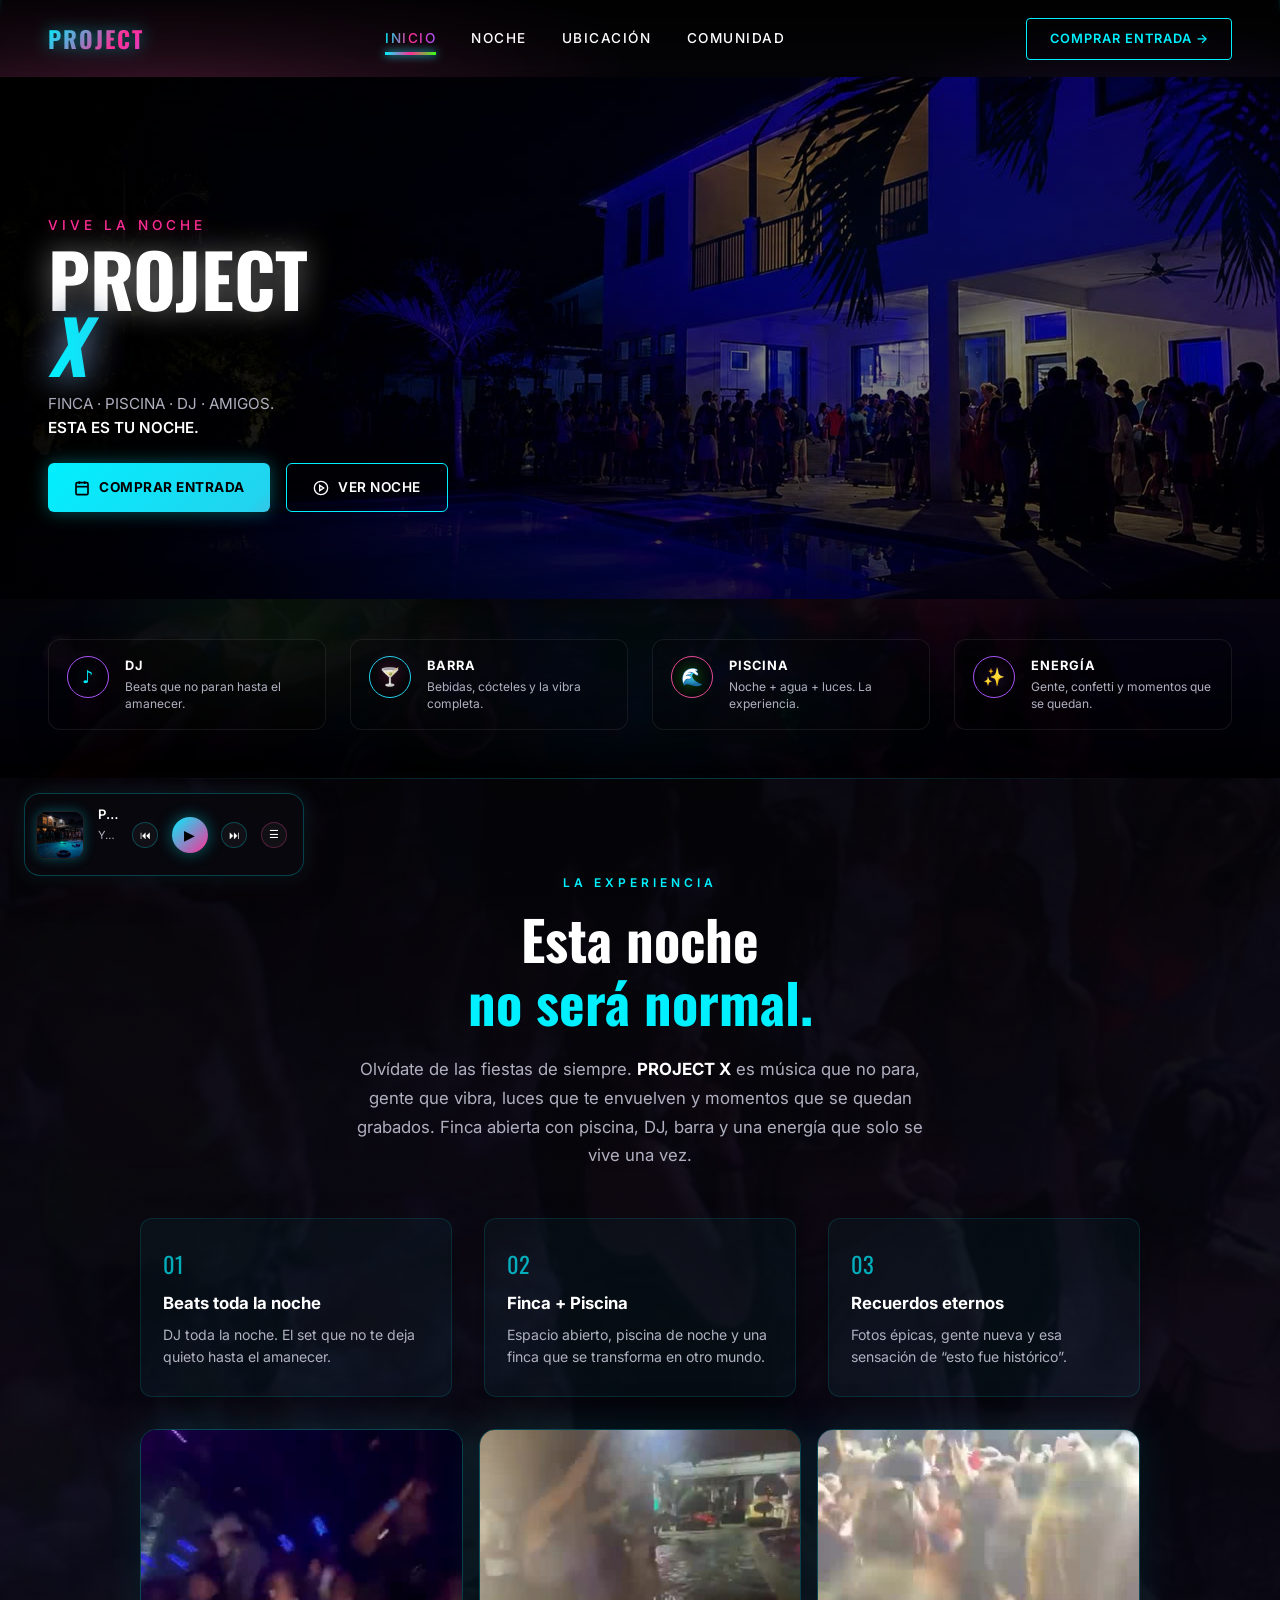
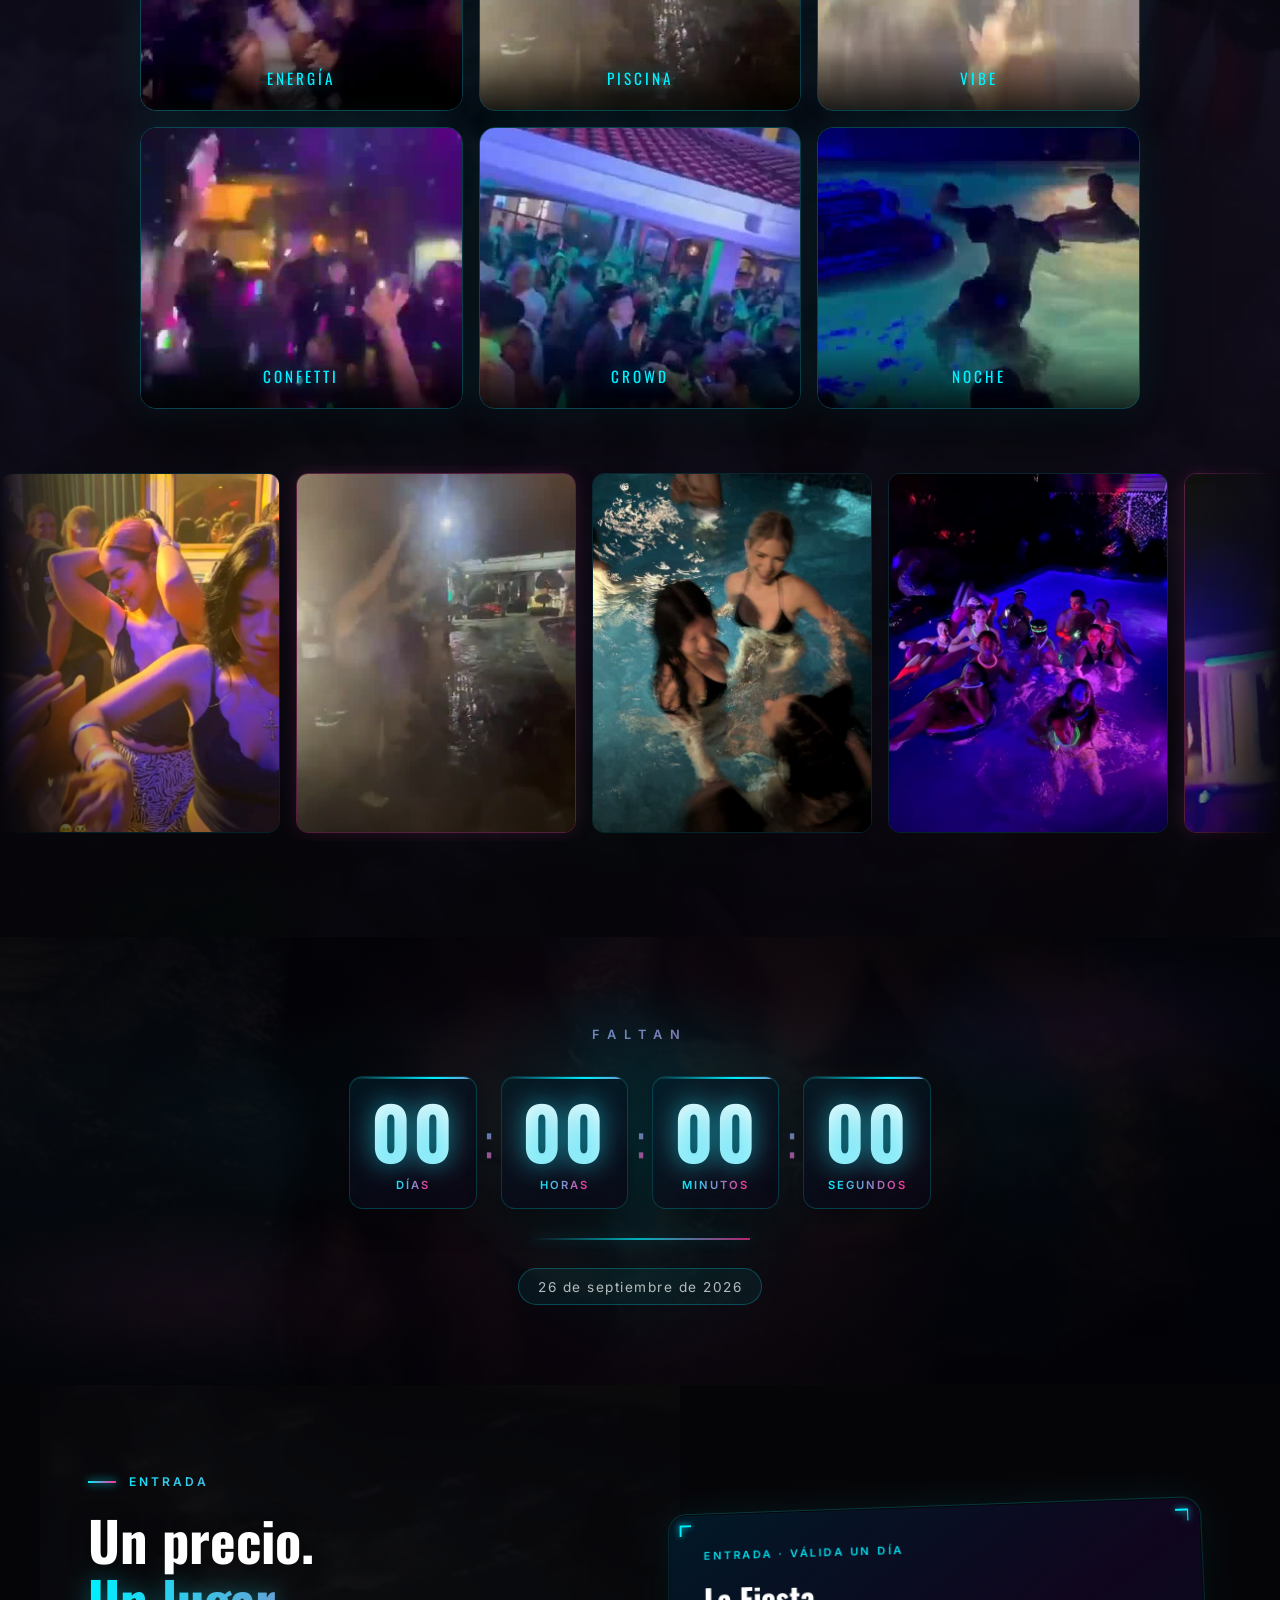
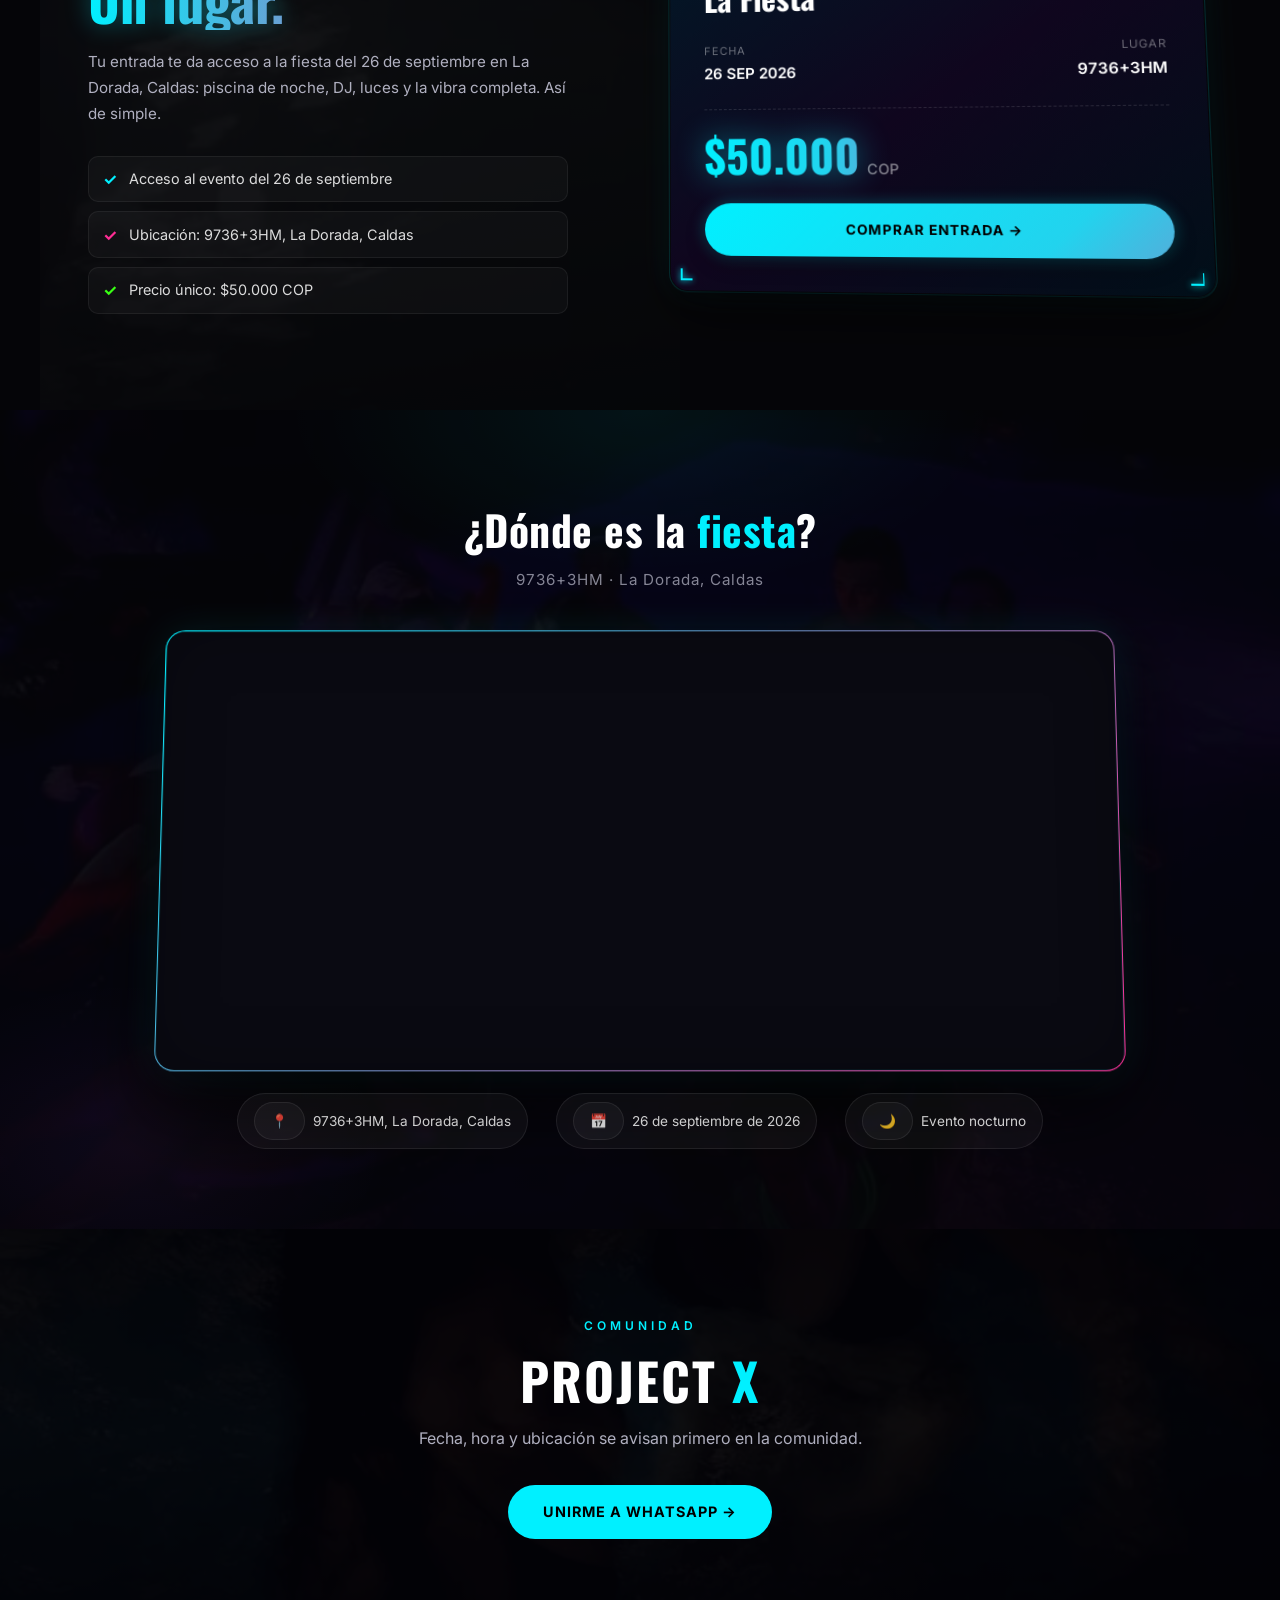
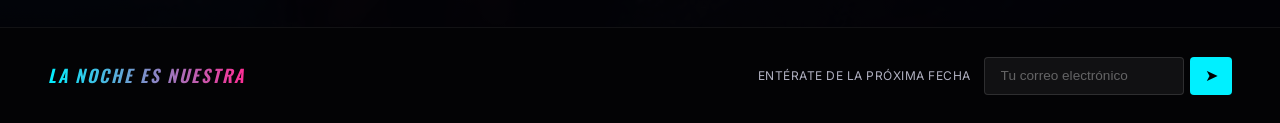
==== index.html @ df8e0d69 "Remove remaining Night references from the codebase - Rename .nights CSS class to .hero-x - Set bran" ====
<!DOCTYPE html>
<html lang="es">
<head>
  <meta charset="UTF-8">
  <meta name="viewport" content="width=device-width, initial-scale=1.0">
  <title>PROJECT X | Vive la Noche</title>
  <link rel="preload" as="image" href="assets/img/hero-bg.jpg" fetchpriority="high">
  <link rel="preconnect" href="https://fonts.googleapis.com">
  <link rel="preconnect" href="https://fonts.gstatic.com" crossorigin>
  <!-- Fuentes sin bloquear el pintado: si Google Fonts va lento o falla,
       la pagina se ve igual con la tipografia de respaldo del sistema -->
  <link href="https://fonts.googleapis.com/css2?family=Inter:wght@300;400;500;600;700;800;900&family=Oswald:wght@500;600;700&display=swap" rel="stylesheet" media="print" onload="this.media='all'">
  <noscript><link href="https://fonts.googleapis.com/css2?family=Inter:wght@300;400;500;600;700;800;900&family=Oswald:wght@500;600;700&display=swap" rel="stylesheet"></noscript>
  <link rel="stylesheet" href="css/styles.css">
</head>
<body>
  <div class="disco-dots" aria-hidden="true">
    <span></span><span></span><span></span><span></span>
    <span></span><span></span><span></span><span></span>
  </div>
  <div class="cursor-dot" id="cursorDot"></div>
  <div class="cursor-ring" id="cursorRing"></div>
  <canvas id="ambientCanvas"></canvas>
    <!-- MUSIC PLAYER -->
  <div class="music-player-card" id="musicCard">
    <img src="assets/audio/projectx-cover.jpg" alt="Portada" class="music-cover" id="musicCover">
    <div class="music-info" id="musicInfoToggle">
      <div class="music-track" id="musicTrack">Project X</div>
      <div class="music-artist" id="musicArtist">Yeah Yeah Yeahs</div>
      <div class="music-eq"><span></span><span></span><span></span><span></span><span></span></div>
    </div>
    <button class="music-nav-btn" id="musicPrev" title="Anterior">⏮</button>
    <button class="music-toggle" id="musicBtn" title="Play / Pause">▶</button>
    <button class="music-nav-btn" id="musicNext" title="Siguiente">⏭</button>
    <button class="music-list-btn" id="musicListBtn" title="Biblioteca de canciones">☰</button>

    <div class="music-playlist" id="musicPlaylist"></div>
  </div>
  <audio id="bgMusic" preload="none"></audio>


  <!-- HEADER -->
  <header>
    <div class="logo">PROJECT</div>
        <nav>
      <a href="#inicio" class="active">INICIO</a>
      <a href="#noche">NOCHE</a>
      <a href="#ubicacion">UBICACIÓN</a>
      <a href="#comunidad">COMUNIDAD</a>
    </nav>
    <a href="https://wa.me/573145140075" class="btn-comprar" target="_blank" rel="noopener">COMPRAR ENTRADA →</a>
  </header>

  <!-- HERO -->
  <section class="hero" id="inicio">
    <div class="hero-content">
      <p class="tagline">VIVE LA NOCHE</p>
      <h1 class="hero-title">
        <span class="noir">PROJECT</span>
        <span class="hero-x">X</span>
      </h1>
      <p class="hero-desc">
        FINCA · PISCINA · DJ · AMIGOS.<br>
        <strong>ESTA ES TU NOCHE.</strong>
      </p>
      <div class="hero-buttons">
        <a href="https://wa.me/573145140075" class="btn-primary" target="_blank" rel="noopener">
          <svg width="16" height="16" viewBox="0 0 24 24" fill="none" stroke="currentColor" stroke-width="2.5"><rect x="3" y="4" width="18" height="18" rx="2"/><line x1="16" y1="2" x2="16" y2="6"/><line x1="8" y1="2" x2="8" y2="6"/><line x1="3" y1="10" x2="21" y2="10"/></svg>
          COMPRAR ENTRADA
        </a>
        <a href="#noche" class="btn-secondary">
          <svg width="16" height="16" viewBox="0 0 24 24" fill="none" stroke="currentColor" stroke-width="2"><circle cx="12" cy="12" r="10"/><polygon points="10 8 16 12 10 16 10 8"/></svg>
          VER NOCHE
        </a>
      </div>
    </div>
  </section>

  <!-- FEATURES -->
  <section class="features">
    <div class="section-photo-bg" style="background-image:url('assets/img/party6.jpg')"></div>
    <div class="feature">
      <div class="feature-icon">♪</div>
      <div>
        <h3>DJ</h3>
        <p>Beats que no paran hasta el amanecer.</p>
      </div>
    </div>
    <div class="feature">
      <div class="feature-icon">🍸</div>
      <div>
        <h3>BARRA</h3>
        <p>Bebidas, cócteles y la vibra completa.</p>
      </div>
    </div>
    <div class="feature">
      <div class="feature-icon">🌊</div>
      <div>
        <h3>PISCINA</h3>
        <p>Noche + agua + luces. La experiencia.</p>
      </div>
    </div>
    <div class="feature">
      <div class="feature-icon">✨</div>
      <div>
        <h3>ENERGÍA</h3>
        <p>Gente, confetti y momentos que se quedan.</p>
      </div>
    </div>
  </section>


  <!-- NOCHE -->
  <section class="noche-section" id="noche">
    <div class="section-photo-bg" style="background-image:url('assets/img/party15.jpg')"></div>
    <div class="noche-content anim anim-up">
      <p class="noche-eyebrow">LA EXPERIENCIA</p>
      <h2 class="noche-title">Esta noche<br><span>no será normal.</span></h2>
      <p class="noche-desc">
        Olvídate de las fiestas de siempre. <strong>PROJECT X</strong> es música que no para, 
        gente que vibra, luces que te envuelven y momentos que se quedan grabados. 
        Finca abierta con piscina, DJ, barra y una energía que solo se vive una vez.
      </p>
      <div class="noche-grid">
        <div class="noche-item anim anim-up delay-1">
          <span class="noche-num">01</span>
          <h3>Beats toda la noche</h3>
          <p>DJ toda la noche. El set que no te deja quieto hasta el amanecer.</p>
        </div>
        <div class="noche-item anim anim-up delay-2">
          <span class="noche-num">02</span>
          <h3>Finca + Piscina</h3>
          <p>Espacio abierto, piscina de noche y una finca que se transforma en otro mundo.</p>
        </div>
        <div class="noche-item anim anim-up delay-3">
          <span class="noche-num">03</span>
          <h3>Recuerdos eternos</h3>
          <p>Fotos épicas, gente nueva y esa sensación de “esto fue histórico”.</p>
        </div>
      </div>
    
      
      <div class="noche-videos anim anim-up delay-1">
        <div class="noche-video-wrap">
          <video class="noche-video" muted loop playsinline preload="none" poster="assets/poster/poster-party-video.jpg" data-autoplay>
            <source src="assets/video/party-video.mp4" type="video/mp4">
          </video>
          <div class="noche-video-overlay"><span>ENERGÍA</span></div>
        </div>
        <div class="noche-video-wrap">
          <video class="noche-video" muted loop playsinline preload="none" poster="assets/poster/poster-party-pool1.jpg" data-autoplay>
            <source src="assets/video/party-pool1.mp4" type="video/mp4">
          </video>
          <div class="noche-video-overlay"><span>PISCINA</span></div>
        </div>
        <div class="noche-video-wrap">
          <video class="noche-video" muted loop playsinline preload="none" poster="assets/poster/poster-party-video2.jpg" data-autoplay>
            <source src="assets/video/party-video2.mp4" type="video/mp4">
          </video>
          <div class="noche-video-overlay"><span>VIBE</span></div>
        </div>
        <div class="noche-video-wrap">
          <video class="noche-video" muted loop playsinline preload="none" poster="assets/poster/poster-party-video4.jpg" data-autoplay>
            <source src="assets/video/party-video4.mp4" type="video/mp4">
          </video>
          <div class="noche-video-overlay"><span>CONFETTI</span></div>
        </div>
        <div class="noche-video-wrap">
          <video class="noche-video" muted loop playsinline preload="none" poster="assets/poster/poster-party-crowd1-opt.jpg" data-autoplay>
            <source src="assets/video/party-crowd1-opt.mp4" type="video/mp4">
          </video>
          <div class="noche-video-overlay"><span>CROWD</span></div>
        </div>
        <div class="noche-video-wrap">
          <video class="noche-video" muted loop playsinline preload="none" poster="assets/poster/poster-party-pool2-opt.jpg" data-autoplay>
            <source src="assets/video/party-pool2-opt.mp4" type="video/mp4">
          </video>
          <div class="noche-video-overlay"><span>NOCHE</span></div>
        </div>
      </div>

      <!-- Mixed media gallery: photos + short vibe clips -->
      <div class="noche-gallery anim anim-up delay-2">
        <div class="noche-gallery-track">
          <div class="noche-gal-item"><img src="assets/img/party1.jpg" alt="PROJECT X" fetchpriority="high"></div>
          <div class="noche-gal-item video-item">
            <video muted loop playsinline preload="none" poster="assets/poster/poster-party-pool1.jpg" data-autoplay><source src="assets/video/party-pool1.mp4" type="video/mp4"></video>
          </div>
          <div class="noche-gal-item"><img src="assets/img/party14.jpg" alt="PROJECT X" fetchpriority="high"></div>
          <div class="noche-gal-item"><img src="assets/img/party6.jpg" alt="Piscina de noche" fetchpriority="high"></div>
          <div class="noche-gal-item video-item">
            <video muted loop playsinline preload="none" poster="assets/poster/poster-party-pool-jump.jpg" data-autoplay><source src="assets/video/party-pool-jump.mp4" type="video/mp4"></video>
          </div>
          <div class="noche-gal-item"><img src="assets/img/party15.jpg" alt="Foam party" loading="lazy"></div>
          <div class="noche-gal-item"><img src="assets/img/party2.jpg" alt="PROJECT X" loading="lazy"></div>
          <div class="noche-gal-item"><img src="assets/img/party16.jpg" alt="PROJECT X" loading="lazy"></div>
          <div class="noche-gal-item video-item">
            <video muted loop playsinline preload="none" poster="assets/poster/poster-party-crowd1-opt.jpg" data-autoplay><source src="assets/video/party-crowd1-opt.mp4" type="video/mp4"></video>
          </div>
          <div class="noche-gal-item"><img src="assets/img/party13.jpg" alt="Pool party" loading="lazy"></div>
          <div class="noche-gal-item"><img src="assets/img/party3.jpg" alt="PROJECT X" loading="lazy"></div>
          <div class="noche-gal-item"><img src="assets/img/party17.jpg" alt="Pool crowd" loading="lazy"></div>
          <div class="noche-gal-item"><img src="assets/img/party7.jpg" alt="Noche en la finca" loading="lazy"></div>
          <div class="noche-gal-item"><img src="assets/img/party18.jpg" alt="Fluorescent" loading="lazy"></div>
          <div class="noche-gal-item"><img src="assets/img/party8.jpg" alt="Piscina" loading="lazy"></div>
          <div class="noche-gal-item"><img src="assets/img/party9.jpg" alt="Brindis" loading="lazy"></div>
          <div class="noche-gal-item"><img src="assets/img/party4.jpg" alt="PROJECT X" loading="lazy"></div>
          <div class="noche-gal-item"><img src="assets/img/party12.jpg" alt="Ambiente" loading="lazy"></div>
          <div class="noche-gal-item"><img src="assets/img/party5.jpg" alt="PROJECT X" loading="lazy"></div>
          <div class="noche-gal-item"><img src="assets/img/party10.jpg" alt="Fiesta" loading="lazy"></div>
          <!-- seamless loop -->
          <div class="noche-gal-item"><img src="assets/img/party1.jpg" alt="" loading="lazy"></div>
          <div class="noche-gal-item"><img src="assets/img/party14.jpg" alt="" loading="lazy"></div>
          <div class="noche-gal-item"><img src="assets/img/party6.jpg" alt="" loading="lazy"></div>
          <div class="noche-gal-item"><img src="assets/img/party11.jpg" alt="" loading="lazy"></div>
          <div class="noche-gal-item"><img src="assets/img/party3.jpg" alt="" loading="lazy"></div>
          <div class="noche-gal-item"><img src="assets/img/party7.jpg" alt="" loading="lazy"></div>
        </div>
      </div>

    </div>
  </section>

  <!-- COUNTDOWN -->
  <section class="countdown-section" id="eventos">
    <div class="section-photo-bg" style="background-image:url('assets/img/party14.jpg')"></div>
    <canvas class="countdown-canvas" id="countdownCanvas"></canvas>
    <p class="countdown-label">FALTAN</p>
    <div class="countdown">
      <div class="countdown-item">
        <span class="countdown-value" id="days">00</span>
        <span class="countdown-unit">Días</span>
      </div>
      <span class="countdown-separator">:</span>
      <div class="countdown-item">
        <span class="countdown-value" id="hours">00</span>
        <span class="countdown-unit">Horas</span>
      </div>
      <span class="countdown-separator">:</span>
      <div class="countdown-item">
        <span class="countdown-value" id="minutes">00</span>
        <span class="countdown-unit">Minutos</span>
      </div>
      <span class="countdown-separator">:</span>
      <div class="countdown-item">
        <span class="countdown-value" id="seconds">00</span>
        <span class="countdown-unit">Segundos</span>
      </div>
    </div>
    <div class="countdown-line"></div>
    <p class="countdown-date">26 de septiembre de 2026</p>
  </section>

  <!-- TICKET / ENTRADA -->
  <section class="ticket-section" id="entrada">
    <div class="section-photo-bg" style="background-image:url('assets/img/party13.jpg')"></div>
    <canvas class="ticket-bg-particles" id="ticketCanvas"></canvas>
    <div class="ticket-info">
      <div class="ticket-eyebrow">Entrada</div>
      <h2 class="ticket-title">
        <span class="line1">Un precio.</span>
        <span class="line2">Un lugar.</span>
      </h2>
      <p class="ticket-desc">
        Tu entrada te da acceso a la fiesta del 26 de septiembre en La Dorada, Caldas: piscina de noche, DJ, luces y la vibra completa. Así de simple.
      </p>
      <ul class="ticket-checks">
        <li>Acceso al evento del 26 de septiembre</li>
        <li>Ubicación: 9736+3HM, La Dorada, Caldas</li>
        <li>Precio único: $50.000 COP</li>
      </ul>
    </div>

    <div class="ticket-card tilt-3d" id="ticketCard">
        <div class="tilt-shine" aria-hidden="true"></div>
                  <div class="corner corner-tl"></div>
      <div class="corner corner-tr"></div>
      <div class="corner corner-bl"></div>
      <div class="corner corner-br"></div>
      <div class="ticket-card-header">Entrada · Válida un día</div>
      <h3 class="ticket-card-title">La Fiesta</h3>
      <div class="ticket-card-meta">
        <div>
          <span>Fecha</span>
          <strong>26 SEP 2026</strong>
        </div>
        <div style="text-align:right">
          <span>Lugar</span>
          <strong>9736+3HM</strong>
        </div>
      </div>
      <div class="ticket-price">
        <span class="amount">$50.000</span>
        <span class="currency">COP</span>
      </div>
      <a href="https://wa.me/573145140075" class="btn-ticket" target="_blank" rel="noopener">COMPRAR ENTRADA →</a>
    </div>
  </section>


  <!-- MAP -->
  <section class="map-section" id="ubicacion">
    <div class="section-photo-bg" style="background-image:url('assets/img/party18.jpg')"></div>
    <h2 class="anim anim-up">¿Dónde es la <span>fiesta</span>?</h2>
    <p class="map-subtitle anim anim-up delay-1">
      9736+3HM · La Dorada, Caldas
    </p>
    <div class="map-3d-frame">
      <div class="map-wrapper anim anim-scale delay-2">
        <iframe
          src="https://www.google.com/maps?q=9736%2B3HM+La+Dorada,+Caldas,+Colombia&amp;output=embed&amp;z=17"
          allowfullscreen=""
          loading="lazy"
          referrerpolicy="no-referrer-when-downgrade"
          title="9736+3HM - La Dorada, Caldas">
        </iframe>
      </div>
    </div>
    <div class="map-info anim anim-up delay-3">
      <div class="map-info-item">
        <span>📍</span> 9736+3HM, La Dorada, Caldas
      </div>
      <div class="map-info-item">
        <span>📅</span> 26 de septiembre de 2026
      </div>
      <div class="map-info-item">
        <span>🌙</span> Evento nocturno
      </div>
    </div>
  </section>



  <!-- COMUNIDAD -->
  <section class="comunidad-section" id="comunidad">
    <div class="comunidad-bg"></div>
    <div class="comunidad-inner anim anim-up">
      <p class="comunidad-eyebrow">COMUNIDAD</p>
      <h2 class="comunidad-title">PROJECT <span>X</span></h2>
      <p class="comunidad-desc">Fecha, hora y ubicación se avisan primero en la comunidad.</p>
      <a href="https://chat.whatsapp.com/LpS7e7bCkpaD53yu0gvmPk" class="btn-comunidad" target="_blank" rel="noopener">
        UNIRME A WHATSAPP →
      </a>
    </div>
  </section>

  <!-- FOOTER -->
  <footer>
    <div class="footer-slogan">LA NOCHE ES NUESTRA</div>
    <div class="newsletter">
      <span>ENTÉRATE DE LA PRÓXIMA FECHA</span>
      <form class="newsletter-form" onsubmit="event.preventDefault(); alert('¡Gracias! Te avisaremos de los próximos eventos.');">
        <input type="email" placeholder="Tu correo electrónico" required>
        <button type="submit">➤</button>
      </form>
    </div>
  </footer>

  <!-- Scripts: cada archivo cubre un area concreta (ver docs/ARQUITECTURA.md) -->
  <script src="js/countdown.js" defer></script>
  <script src="js/music-player.js" defer></script>
  <script src="js/visual-effects.js" defer></script>
  <script src="js/navigation.js" defer></script>

</body>
</html>
---- css/styles.css ----
/* ==========================================================================
   PROJECT X — Hoja de estilos unica

   IMPORTANTE: el orden de las reglas es significativo. Mas abajo hay
   overrides deliberados que dependen de la cascada (por ejemplo, ajustes
   moviles y "IMMERSIVE EFFECTS" que sobrescriben reglas anteriores).
   No reordenar ni mover bloques de sitio.

   INDICE DE SECCIONES
      1. HEADER                                        (linea ~66)
      2. HERO                                          (linea ~150)
      3. FEATURES                                      (linea ~281)
      4. COUNTDOWN                                     (linea ~332)
      5. TICKET / ENTRADA                              (linea ~422)
      6. FOOTER                                        (linea ~636)
      7. RESPONSIVE                                    (linea ~735)
      8. IMMERSIVE EFFECTS                             (linea ~780)
      9. MAP                                           (linea ~939)
     10. NOCHE                                         (linea ~1010)
     11. COMUNIDAD                                     (linea ~1092)
     12. MAP PREMIUM                                   (linea ~1161)
     13. MUSIC PLAYER WIDGET                           (linea ~1279)
     14. IMMERSIVE CURSOR (soft neon glow)             (linea ~1604)
     15. NOCHE GALLERY                                 (linea ~1654)
     16. DISCO COLOR SHIFT DETAILS                     (linea ~1819)
     17. FLOW UPGRADE: COUNTDOWN / TICKET / MAP        (linea ~2047)
     18. TRUE 3D: TICKET + MAP (stable)                (linea ~2358)
   ========================================================================== */

:root {
  --cyan: #00f0ff;
  --cyan-dark: #00c4d4;
  --cyan-glow: rgba(0, 240, 255, 0.4);
  --purple: #a855f7;
  --magenta: #ec4899;
  --pink: #ff2d95;
  --lime: #39ff14;
  --orange: #ff6b00;
  --blue: #4d7cff;
  --bg-dark: #050508;
  --text: #ffffff;
  --text-muted: #b0b0c0;
}

* {
  margin: 0;
  padding: 0;
  box-sizing: border-box;
}

body {
  font-family: 'Inter', system-ui, sans-serif;
  background: var(--bg-dark);
  color: var(--text);
  overflow-x: hidden;
  line-height: 1.5;
  position: relative;
}

/* Disco ambient color wash */
body::before {
  content: '';
  position: fixed;
  inset: 0;
  pointer-events: none;
  z-index: 0;
  background:
    radial-gradient(ellipse 70% 45% at 12% 12%, rgba(236,72,153,0.22) 0%, transparent 55%),
    radial-gradient(ellipse 55% 40% at 88% 22%, rgba(168,85,247,0.20) 0%, transparent 50%),
    radial-gradient(ellipse 50% 45% at 50% 88%, rgba(0,240,255,0.16) 0%, transparent 55%),
    radial-gradient(ellipse 40% 30% at 72% 58%, rgba(255,45,149,0.14) 0%, transparent 50%),
    radial-gradient(ellipse 35% 28% at 22% 72%, rgba(57,255,20,0.10) 0%, transparent 50%),
    radial-gradient(ellipse 30% 25% at 40% 40%, rgba(255,107,0,0.06) 0%, transparent 50%);
  animation: discoWash 18s ease-in-out infinite alternate;
}
@keyframes discoWash {
  0% { opacity: 0.7; filter: hue-rotate(0deg); }
  50% { opacity: 1; filter: hue-rotate(15deg); }
  100% { opacity: 0.85; filter: hue-rotate(-10deg); }
}
header, section, footer { position: relative; z-index: 1; }

.features .feature:nth-child(2) .feature-icon { color: var(--cyan); text-shadow: 0 0 16px var(--cyan-glow); }
.features .feature:nth-child(3) .feature-icon { color: var(--pink); text-shadow: 0 0 16px rgba(255,45,149,0.5); }
.features .feature:nth-child(4) .feature-icon { color: var(--lime); text-shadow: 0 0 16px rgba(57,255,20,0.45); }
.features .feature:nth-child(5) .feature-icon { color: var(--purple); text-shadow: 0 0 16px rgba(168,85,247,0.5); }


/* ========== HEADER ========== */
header {
  position: fixed;
  top: 0;
  left: 0;
  right: 0;
  z-index: 100;
  display: flex;
  align-items: center;
  justify-content: space-between;
  padding: 1.1rem 3rem;
  background: linear-gradient(to bottom, rgba(0,0,0,0.75) 0%, rgba(0,0,0,0.3) 70%, transparent 100%);
  backdrop-filter: blur(4px);
}

.logo {
  font-family: 'Oswald', sans-serif;
  font-size: 1.45rem;
  font-weight: 700;
  letter-spacing: 2px;
  line-height: 1;
  background: linear-gradient(135deg, var(--cyan) 0%, var(--pink) 40%, var(--purple) 70%, var(--lime) 100%);
  -webkit-background-clip: text;
  -webkit-text-fill-color: transparent;
  background-clip: text;
  text-transform: uppercase;
  filter: drop-shadow(0 0 8px rgba(0,240,255,0.5));
}

nav {
  display: flex;
  gap: 2.2rem;
}

nav a {
  color: var(--text);
  text-decoration: none;
  font-size: 0.85rem;
  font-weight: 500;
  letter-spacing: 1.5px;
  text-transform: uppercase;
  position: relative;
  transition: color 0.25s;
}

nav a:hover,
nav a.active {
  color: var(--cyan);
}

nav a.active::after {
  content: '';
  position: absolute;
  bottom: -6px;
  left: 0;
  width: 100%;
  height: 2px;
  background: linear-gradient(90deg, var(--cyan), var(--pink));
  box-shadow: 0 0 8px var(--cyan), 0 0 14px rgba(236,72,153,0.35);
}

.btn-comprar {
  display: inline-flex;
  align-items: center;
  gap: 0.5rem;
  padding: 0.65rem 1.4rem;
  border: 1.5px solid var(--cyan);
  border-radius: 4px;
  color: var(--cyan);
  font-size: 0.8rem;
  font-weight: 600;
  letter-spacing: 1px;
  text-transform: uppercase;
  text-decoration: none;
  transition: all 0.25s;
  background: transparent;
}

.btn-comprar:hover {
  background: var(--cyan);
  color: #000;
  box-shadow: 0 0 20px var(--cyan-glow);
}

/* ========== HERO ========== */
.hero {
  position: relative;
  min-height: 58vh;
  display: flex;
  flex-direction: column;
  justify-content: center;
  padding: 5.5rem 3rem 2.5rem;
  background-image: 
    linear-gradient(to right, rgba(0,0,0,0.78) 0%, rgba(0,0,0,0.55) 45%, rgba(0,0,8,0.42) 100%),
    linear-gradient(to top, rgba(0,0,0,0.55) 0%, transparent 45%),
    radial-gradient(ellipse 60% 50% at 80% 30%, rgba(0,80,200,0.15) 0%, transparent 55%),
    url('../assets/img/hero-bg.jpg');
  background-size: cover;
  background-position: center 45%;
  background-repeat: no-repeat;
}

.hero-content {
  max-width: 650px;
  z-index: 2;
}

.tagline {
  font-size: 0.85rem;
  font-weight: 500;
  letter-spacing: 4px;
  text-transform: uppercase;
  color: var(--pink);
  text-shadow: 0 0 12px rgba(255,45,149,0.35);
  margin-bottom: 0.6rem;
}

.hero-title {
  font-family: 'Oswald', sans-serif;
  font-size: clamp(2.6rem, 6.2vw, 4.6rem);
  font-weight: 700;
  line-height: 0.9;
  text-transform: uppercase;
  margin-bottom: 0.3rem;
}

.hero-title .noir {
  color: #fff;
  text-shadow: 0 0 30px rgba(255,255,255,0.45), 0 2px 20px rgba(0,0,0,0.8);
}

.hero-title .hero-x {
  display: block;
  background: linear-gradient(90deg, var(--cyan) 0%, var(--pink) 35%, var(--purple) 65%, var(--lime) 100%);
  background-size: 200% auto;
  -webkit-background-clip: text;
  -webkit-text-fill-color: transparent;
  background-clip: text;
  filter: drop-shadow(0 0 18px rgba(236,72,153,0.55)) drop-shadow(0 0 14px rgba(0,240,255,0.45)) drop-shadow(0 2px 12px rgba(0,0,0,0.7));
  font-style: italic;
  letter-spacing: -1px;
  animation: neonShift 6s ease-in-out infinite alternate;
}
@keyframes neonShift {
  0% { background-position: 0% center; }
  100% { background-position: 100% center; }
}

.hero-desc {
  font-size: 0.95rem;
  color: var(--text-muted);
  max-width: 380px;
  margin: 0.9rem 0 1.4rem;
  line-height: 1.6;
}

.hero-desc strong {
  color: #fff;
  font-weight: 600;
}

.hero-buttons {
  display: flex;
  gap: 1rem;
  flex-wrap: wrap;
}

.btn-primary {
  display: inline-flex;
  align-items: center;
  gap: 0.6rem;
  padding: 0.85rem 1.6rem;
  background: linear-gradient(135deg, var(--cyan) 0%, #22d3ee 50%, var(--pink) 100%);
  color: #000;
  font-size: 0.85rem;
  font-weight: 700;
  letter-spacing: 0.5px;
  text-transform: uppercase;
  text-decoration: none;
  border-radius: 6px;
  border: none;
  cursor: pointer;
  transition: all 0.25s;
}

.btn-primary:hover {
  background: #fff;
  box-shadow: 0 0 25px var(--cyan-glow);
  transform: translateY(-2px);
}

.btn-secondary {
  display: inline-flex;
  align-items: center;
  gap: 0.6rem;
  padding: 0.85rem 1.6rem;
  background: transparent;
  color: #fff;
  font-size: 0.85rem;
  font-weight: 600;
  letter-spacing: 0.5px;
  text-transform: uppercase;
  text-decoration: none;
  border-radius: 6px;
  border: 1.5px solid rgba(255,255,255,0.35);
  cursor: pointer;
  transition: all 0.25s;
}

.btn-secondary:hover {
  border-color: var(--cyan);
  color: var(--cyan);
  background: rgba(0,240,255,0.08);
}

/* ========== FEATURES ========== */
.features {
  display: grid;
  grid-template-columns: repeat(4, 1fr);
  gap: 1.5rem;
  padding: 2.5rem 3rem 3rem;
  background: linear-gradient(to bottom, transparent, rgba(0,0,0,0.95));
}

.feature {
  display: flex;
  align-items: flex-start;
  gap: 1rem;
  padding: 0.5rem 0;
}

.feature-icon {
  width: 42px;
  height: 42px;
  border: 1.5px solid var(--cyan);
  border-radius: 50%;
  display: flex;
  align-items: center;
  justify-content: center;
  flex-shrink: 0;
  color: var(--cyan);
  font-size: 1.1rem;
  transition: border-color 0.3s, color 0.3s, box-shadow 0.3s;
}
.feature:nth-of-type(2) .feature-icon { border-color: var(--purple); color: var(--purple); }
.feature:nth-of-type(3) .feature-icon { border-color: #22d3ee; color: #22d3ee; }
.feature:nth-of-type(4) .feature-icon { border-color: var(--magenta); color: var(--magenta); }
.feature:hover .feature-icon {
  box-shadow: 0 0 16px currentColor;
}

.feature h3 {
  font-size: 0.8rem;
  font-weight: 700;
  letter-spacing: 1px;
  text-transform: uppercase;
  margin-bottom: 0.25rem;
  color: #fff;
}

.feature p {
  font-size: 0.75rem;
  color: var(--text-muted);
  line-height: 1.4;
}

/* ========== COUNTDOWN ========== */
.countdown-section {
  background: #030308;
  padding: 5rem 2rem 4rem;
  text-align: center;
  position: relative;
  overflow: hidden;
}

.countdown-section::before {
  content: '';
  position: absolute;
  top: 50%;
  left: 50%;
  transform: translate(-50%, -50%);
  width: 600px;
  height: 600px;
  background: radial-gradient(circle, rgba(0,240,255,0.06) 0%, transparent 70%);
  pointer-events: none;
}

.countdown-label {
  font-size: 0.75rem;
  font-weight: 600;
  letter-spacing: 6px;
  text-transform: uppercase;
  color: var(--cyan);
  margin-bottom: 1.8rem;
  opacity: 0.9;
}

.countdown {
  display: flex;
  justify-content: center;
  align-items: flex-start;
  gap: 0.4rem;
  flex-wrap: wrap;
}

.countdown-item {
  display: flex;
  flex-direction: column;
  align-items: center;
  min-width: 90px;
}

.countdown-value {
  font-family: 'Oswald', sans-serif;
  font-size: clamp(2.8rem, 7vw, 4.5rem);
  font-weight: 700;
  color: #fff;
  line-height: 1;
  text-shadow: 0 0 30px rgba(0,240,255,0.5), 0 0 60px rgba(0,240,255,0.2);
  letter-spacing: 2px;
}

.countdown-separator {
  font-family: 'Oswald', sans-serif;
  font-size: clamp(2.2rem, 5vw, 3.5rem);
  color: rgba(0,240,255,0.5);
  margin-top: 0.15em;
  font-weight: 300;
}

.countdown-unit {
  font-size: 0.7rem;
  font-weight: 600;
  letter-spacing: 2px;
  text-transform: uppercase;
  color: var(--cyan);
  margin-top: 0.6rem;
  opacity: 0.85;
}

.countdown-date {
  margin-top: 2.5rem;
  font-size: 0.9rem;
  color: rgba(255,255,255,0.45);
  letter-spacing: 1px;
}

.countdown-line {
  width: 180px;
  height: 1px;
  background: linear-gradient(90deg, transparent, var(--cyan), transparent);
  margin: 1.8rem auto 0;
  opacity: 0.4;
  box-shadow: 0 0 10px var(--cyan-glow);
}

/* ========== TICKET / ENTRADA ========== */
.ticket-section {
  background: #050508;
  padding: 5rem 3rem;
  display: grid;
  grid-template-columns: 1fr 1fr;
  gap: 4rem;
  align-items: center;
  max-width: 1200px;
  margin: 0 auto;
  width: 100%;
  box-sizing: border-box;
}
/* Full-bleed photo behind ticket section */
.ticket-section .section-photo-bg {
  position: absolute;
  left: 50%;
  transform: translateX(-50%);
  width: 100vw;
  inset: 0 auto 0 auto;
  height: 100%;
}

.ticket-info {
  max-width: 480px;
}

.ticket-eyebrow {
  display: flex;
  align-items: center;
  gap: 0.8rem;
  font-size: 0.75rem;
  font-weight: 600;
  letter-spacing: 3px;
  text-transform: uppercase;
  color: var(--cyan);
  margin-bottom: 1.2rem;
}

.ticket-eyebrow::before {
  content: '';
  width: 28px;
  height: 1.5px;
  background: var(--cyan);
}

.ticket-title {
  font-family: 'Oswald', sans-serif;
  font-size: clamp(2.4rem, 5vw, 3.4rem);
  font-weight: 700;
  line-height: 1.1;
  margin-bottom: 1.2rem;
}

.ticket-title .line1 {
  color: #fff;
  display: block;
}

.ticket-title .line2 {
  color: var(--cyan);
  display: block;
}

.ticket-desc {
  font-size: 0.95rem;
  color: var(--text-muted);
  line-height: 1.7;
  margin-bottom: 1.8rem;
}

.ticket-checks {
  list-style: none;
}

.ticket-checks li {
  display: flex;
  align-items: center;
  gap: 0.7rem;
  font-size: 0.9rem;
  color: rgba(255,255,255,0.85);
  margin-bottom: 0.7rem;
}

.ticket-checks li::before {
  content: '✓';
  color: var(--cyan);
  font-weight: 700;
  font-size: 1rem;
}

.ticket-card {
  background: linear-gradient(160deg, rgba(0,40,50,0.9) 0%, rgba(0,20,30,0.95) 100%);
  border: 1px solid rgba(0,240,255,0.2);
  border-radius: 16px;
  padding: 2rem;
  position: relative;
  box-shadow: 0 20px 60px rgba(0,0,0,0.5), 0 0 40px rgba(0,240,255,0.08);
  overflow: hidden;
}

.ticket-card::before {
  content: '';
  position: absolute;
  top: 0;
  left: 0;
  right: 0;
  height: 1px;
  background: linear-gradient(90deg, transparent, rgba(0,240,255,0.5), transparent);
}

.ticket-card-header {
  font-size: 0.7rem;
  font-weight: 600;
  letter-spacing: 2px;
  text-transform: uppercase;
  color: var(--cyan);
  margin-bottom: 0.8rem;
  opacity: 0.9;
}

.ticket-card-title {
  font-family: 'Oswald', sans-serif;
  font-size: 2rem;
  font-weight: 700;
  color: #fff;
  margin-bottom: 1.4rem;
}

.ticket-card-meta {
  display: flex;
  justify-content: space-between;
  margin-bottom: 1.5rem;
  padding-bottom: 1.5rem;
  border-bottom: 1px dashed rgba(255,255,255,0.12);
}

.ticket-card-meta div {
  display: flex;
  flex-direction: column;
  gap: 0.25rem;
}

.ticket-card-meta span {
  font-size: 0.7rem;
  color: rgba(255,255,255,0.4);
  text-transform: uppercase;
  letter-spacing: 1px;
}

.ticket-card-meta strong {
  font-size: 0.95rem;
  color: #fff;
  font-weight: 600;
}

.ticket-price {
  display: flex;
  align-items: baseline;
  gap: 0.4rem;
  margin-bottom: 1.5rem;
}

.ticket-price .amount {
  font-family: 'Oswald', sans-serif;
  font-size: 2.8rem;
  font-weight: 700;
  background: linear-gradient(90deg, var(--cyan) 0%, #22d3ee 40%, var(--pink) 100%);
  background-size: 200% auto;
  -webkit-background-clip: text;
  -webkit-text-fill-color: transparent;
  background-clip: text;
  filter: drop-shadow(0 0 16px rgba(0,240,255,0.45));
  animation: gradientMove 4s ease infinite;
  line-height: 1;
}

.ticket-price .currency {
  font-size: 0.9rem;
  color: rgba(255,255,255,0.5);
  font-weight: 500;
}

.btn-ticket {
  display: block;
  width: 100%;
  padding: 1rem;
  background: var(--cyan);
  color: #000;
  font-size: 0.85rem;
  font-weight: 700;
  letter-spacing: 1px;
  text-transform: uppercase;
  text-decoration: none;
  text-align: center;
  border-radius: 50px;
  border: none;
  cursor: pointer;
  transition: all 0.25s;
}

.btn-ticket:hover {
  background: #fff;
  box-shadow: 0 0 30px var(--cyan-glow);
  transform: translateY(-2px);
}

.ticket-note {
  text-align: center;
  font-size: 0.75rem;
  color: rgba(255,255,255,0.35);
  margin-top: 1rem;
}

/* ========== FOOTER ========== */
footer {
  background: #030305;
  padding: 1.8rem 3rem;
  display: flex;
  align-items: center;
  justify-content: space-between;
  border-top: 1px solid rgba(255,255,255,0.06);
  flex-wrap: wrap;
  gap: 1.5rem;
}

.socials {
  display: flex;
  gap: 1.2rem;
}

.socials a {
  color: var(--cyan);
  font-size: 1.25rem;
  transition: opacity 0.2s;
  text-decoration: none;
}

.socials a:hover {
  opacity: 0.7;
}

.footer-slogan {
  font-family: 'Oswald', sans-serif;
  font-size: 1.1rem;
  font-weight: 600;
  letter-spacing: 2px;
  text-transform: uppercase;
  background: linear-gradient(90deg, var(--cyan), #a855f7);
  -webkit-background-clip: text;
  -webkit-text-fill-color: transparent;
  background-clip: text;
  font-style: italic;
}

.newsletter {
  display: flex;
  align-items: center;
  gap: 0.8rem;
}

.newsletter span {
  font-size: 0.75rem;
  color: var(--text-muted);
  letter-spacing: 0.5px;
  text-transform: uppercase;
  white-space: nowrap;
}

.newsletter-form {
  display: flex;
  gap: 0.4rem;
}

.newsletter-form input {
  background: rgba(255,255,255,0.06);
  border: 1px solid rgba(255,255,255,0.12);
  border-radius: 4px;
  padding: 0.55rem 1rem;
  color: #fff;
  font-size: 0.85rem;
  width: 200px;
  outline: none;
  transition: border-color 0.2s;
}

.newsletter-form input::placeholder {
  color: rgba(255,255,255,0.35);
}

.newsletter-form input:focus {
  border-color: var(--cyan);
}

.newsletter-form button {
  background: var(--cyan);
  border: none;
  border-radius: 4px;
  width: 42px;
  height: 38px;
  display: flex;
  align-items: center;
  justify-content: center;
  cursor: pointer;
  color: #000;
  font-size: 1rem;
  transition: background 0.2s;
}

.newsletter-form button:hover {
  background: #fff;
}

/* ========== RESPONSIVE ========== */
@media (max-width: 1024px) {
  .features {
    grid-template-columns: repeat(2, 1fr);
  }
  .ticket-section {
    grid-template-columns: 1fr;
    gap: 3rem;
    padding: 4rem 2rem;
  }
  header {
    padding: 1rem 1.5rem;
  }
  .hero {
    min-height: 52vh;
    padding: 4.5rem 1.5rem 2rem;
  }
  footer {
    padding: 1.5rem;
  }
}

@media (max-width: 768px) {
  nav {
    display: none;
  }
  .features {
    grid-template-columns: 1fr;
    gap: 1.2rem;
  }
  .hero-title {
    font-size: clamp(2.2rem, 9vw, 3rem);
  }
  .countdown-item {
    min-width: 70px;
  }
  footer {
    flex-direction: column;
    text-align: center;
  }
  .newsletter {
    flex-direction: column;
  }
}

/* ========== IMMERSIVE EFFECTS ========== */
.countdown-section {
  perspective: 800px;
}
.countdown-canvas {
  position: absolute;
  inset: 0;
  width: 100%;
  height: 100%;
  pointer-events: none;
  z-index: 0;
}
.countdown-section .countdown-label,
.countdown-section .countdown,
.countdown-section .countdown-line,
.countdown-section .countdown-date {
  position: relative;
  z-index: 2;
}
.countdown-value {
  transition: transform 0.15s ease, text-shadow 0.3s;
}
.ticket-section {
  position: relative;
  overflow: hidden;
  perspective: 1200px;
}
.map-section {
  perspective: 1400px;
}
.ticket-bg-particles {
  position: absolute;
  inset: 0;
  pointer-events: none;
  z-index: 0;
}
.ticket-info, .ticket-card {
  position: relative;
  z-index: 2;
}
.ticket-card {
  transition: transform 0.25s ease, box-shadow 0.3s;
}
.ticket-card .glow-orb,
.ticket-card .scan-line,
.ticket-card .fine-lines {
  display: none !important;
}
.ticket-card::after {
  display: none !important;
  content: none !important;
}

@keyframes borderRotate {
  to { --border-angle: 360deg; }
}

/* Support for @property if available */
@property --border-angle {
  syntax: '<angle>';
  initial-value: 0deg;
  inherits: false;
}

/* Fine scanning line */
.ticket-card .scan-line { display: none !important;
  position: absolute;
  left: 0;
  right: 0;
  height: 1.5px;
  background: linear-gradient(90deg, transparent, rgba(0,240,255,0.8), transparent);
  box-shadow: 0 0 12px rgba(0,240,255,0.6);
  top: 0;
  opacity: 0.6;
  animation: none !important;
  pointer-events: none;
  z-index: 5;
}
@keyframes scanMove {
  0%   { top: 5%; opacity: 0; }
  10%  { opacity: 0.7; }
  90%  { opacity: 0.7; }
  100% { top: 95%; opacity: 0; }
}

/* Corner accents */
.ticket-card .corner {
  position: absolute;
  width: 18px;
  height: 18px;
  pointer-events: none;
  z-index: 4;
}
.ticket-card .corner::before,
.ticket-card .corner::after {
  content: '';
  position: absolute;
  background: var(--cyan);
  box-shadow: 0 0 6px var(--cyan);
}
.ticket-card .corner-tl { top: 10px; left: 10px; }
.ticket-card .corner-tl::before { width: 12px; height: 1.5px; top: 0; left: 0; }
.ticket-card .corner-tl::after  { width: 1.5px; height: 12px; top: 0; left: 0; }

.ticket-card .corner-tr { top: 10px; right: 10px; }
.ticket-card .corner-tr::before { width: 12px; height: 1.5px; top: 0; right: 0; }
.ticket-card .corner-tr::after  { width: 1.5px; height: 12px; top: 0; right: 0; }

.ticket-card .corner-bl { bottom: 10px; left: 10px; }
.ticket-card .corner-bl::before { width: 12px; height: 1.5px; bottom: 0; left: 0; }
.ticket-card .corner-bl::after  { width: 1.5px; height: 12px; bottom: 0; left: 0; }

.ticket-card .corner-br { bottom: 10px; right: 10px; }
.ticket-card .corner-br::before { width: 12px; height: 1.5px; bottom: 0; right: 0; }
.ticket-card .corner-br::after  { width: 1.5px; height: 12px; bottom: 0; right: 0; }

/* Subtle floating animation */
.ticket-card {
  animation: none;
}
@keyframes cardFloat {
  0%, 100% { transform: translateY(0); }
  50% { transform: translateY(-6px); }
}

/* Override hover transform to combine with float */
.ticket-card:hover {
  animation: none;
}

/* Horizontal fine lines decoration */
.ticket-card .fine-lines {
  position: absolute;
  inset: 0;
  pointer-events: none;
  overflow: hidden;
  border-radius: 16px;
  z-index: 0;
  opacity: 0.15;
}
.ticket-card .fine-lines span {
  position: absolute;
  left: -10%;
  width: 120%;
  height: 1px;
  background: linear-gradient(90deg, transparent, rgba(0,240,255,0.8), transparent);
}
.ticket-card .fine-lines span:nth-child(1) { top: 22%; animation: lineSlide 8s linear infinite; }
.ticket-card .fine-lines span:nth-child(2) { top: 48%; animation: lineSlide 11s linear infinite reverse; }
.ticket-card .fine-lines span:nth-child(3) { top: 74%; animation: lineSlide 9s linear infinite 1s; }

@keyframes lineSlide {
  0% { transform: translateX(-30%); opacity: 0; }
  20% { opacity: 0.6; }
  80% { opacity: 0.6; }
  100% { transform: translateX(30%); opacity: 0; }
}


/* ========== MAP ========== */
.map-section {
  background: #030308;
  padding: 5rem 3rem;
  text-align: center;
}
.map-section h2 {
  font-family: 'Oswald', sans-serif;
  font-size: clamp(1.8rem, 4vw, 2.6rem);
  font-weight: 700;
  margin-bottom: 0.6rem;
  letter-spacing: 1px;
}
.map-section h2 span { color: var(--cyan); }
.map-subtitle {
  font-size: 0.95rem;
  color: var(--text-muted);
  margin-bottom: 2.5rem;
  max-width: 500px;
  margin-left: auto;
  margin-right: auto;
}
.map-wrapper {
  max-width: 1000px;
  margin: 0 auto;
  border-radius: 16px;
  overflow: hidden;
  border: 1px solid rgba(0,240,255,0.2);
  box-shadow: 0 20px 60px rgba(0,0,0,0.5), 0 0 40px rgba(0,240,255,0.08);
  transition: all 0.4s;
  position: relative;
}
.map-wrapper:hover {
  box-shadow: 0 25px 70px rgba(0,0,0,0.6), 0 0 50px rgba(0,240,255,0.18);
  transform: translateY(-4px);
}
.map-wrapper iframe {
  width: 100%;
  height: 420px;
  border: 0;
  display: block;
  filter: grayscale(20%) contrast(1.05);
  transition: filter 0.4s;
}
.map-wrapper:hover iframe {
  filter: grayscale(0%) contrast(1.1);
}
.map-info {
  display: flex;
  justify-content: center;
  gap: 2.5rem;
  margin-top: 2rem;
  flex-wrap: wrap;
}
.map-info-item {
  display: flex;
  align-items: center;
  gap: 0.6rem;
  font-size: 0.9rem;
  color: rgba(255,255,255,0.8);
}
.map-info-item span {
  color: var(--cyan);
  font-size: 1.2rem;
}
@media (max-width: 768px) {
  .map-wrapper iframe { height: 320px; }
  .map-section { padding: 4rem 1.5rem; }
}


/* ========== NOCHE ========== */
.noche-section {
  background: linear-gradient(180deg, #050508 0%, #0a0a12 50%, #050508 100%);
  padding: 6rem 3rem;
  text-align: center;
  position: relative;
  overflow: hidden;
}
.noche-section::before {
  content: '';
  position: absolute;
  top: 0; left: 50%;
  transform: translateX(-50%);
  width: 80%;
  height: 1px;
  background: linear-gradient(90deg, transparent, rgba(0,240,255,0.3), transparent);
}
.noche-eyebrow {
  font-size: 0.75rem;
  font-weight: 600;
  letter-spacing: 4px;
  text-transform: uppercase;
  color: var(--cyan);
  margin-bottom: 1rem;
}
.noche-title {
  font-family: 'Oswald', sans-serif;
  font-size: clamp(2.2rem, 5vw, 3.4rem);
  font-weight: 700;
  line-height: 1.15;
  margin-bottom: 1.4rem;
}
.noche-title span { color: var(--cyan); }
.noche-desc {
  max-width: 580px;
  margin: 0 auto 3rem;
  font-size: 1.05rem;
  color: var(--text-muted);
  line-height: 1.7;
}
.noche-desc strong { color: #fff; }
.noche-grid {
  display: grid;
  grid-template-columns: repeat(3, 1fr);
  gap: 2rem;
  max-width: 1000px;
  margin: 0 auto;
}
.noche-item {
  background: rgba(0,240,255,0.03);
  border: 1px solid rgba(0,240,255,0.12);
  border-radius: 12px;
  padding: 1.8rem 1.4rem;
  transition: all 0.35s;
  text-align: left;
}
.noche-item:hover {
  background: rgba(0,240,255,0.07);
  border-color: rgba(0,240,255,0.3);
  transform: translateY(-6px);
  box-shadow: 0 15px 40px rgba(0,0,0,0.3), 0 0 25px rgba(0,240,255,0.1);
}
.noche-num {
  font-family: 'Oswald', sans-serif;
  font-size: 1.4rem;
  color: var(--cyan);
  opacity: 0.7;
  display: block;
  margin-bottom: 0.6rem;
}
.noche-item h3 {
  font-size: 1.05rem;
  font-weight: 700;
  margin-bottom: 0.5rem;
  color: #fff;
}
.noche-item p {
  font-size: 0.88rem;
  color: var(--text-muted);
  line-height: 1.55;
}

/* ========== COMUNIDAD ========== */
.comunidad-section {
  background: #030308;
  padding: 5.5rem 2rem;
  text-align: center;
}
.comunidad-eyebrow {
  font-size: 0.75rem;
  font-weight: 600;
  letter-spacing: 4px;
  text-transform: uppercase;
  color: var(--cyan);
  margin-bottom: 1rem;
}
.comunidad-title {
  font-family: 'Oswald', sans-serif;
  font-size: clamp(2.2rem, 5vw, 3.2rem);
  font-weight: 700;
  line-height: 1.15;
  letter-spacing: 2px;
  margin-bottom: 1rem;
}
.comunidad-title span { color: var(--cyan) !important; -webkit-text-fill-color: var(--cyan) !important; background: none !important; animation: none !important; }
.comunidad-desc {
  color: var(--text-muted);
  margin-bottom: 2.2rem;
  font-size: 1rem;
}
.btn-comunidad {
  display: inline-flex;
  align-items: center;
  gap: 0.5rem;
  padding: 1rem 2.2rem;
  background: var(--cyan);
  color: #000;
  font-size: 0.9rem;
  font-weight: 700;
  letter-spacing: 1px;
  text-transform: uppercase;
  text-decoration: none;
  border-radius: 50px;
  transition: all 0.3s;
}
.btn-comunidad:hover {
  background: #fff;
  box-shadow: 0 0 35px rgba(0,240,255,0.45);
  transform: translateY(-3px);
}
.comunidad-section {
  position: relative;
  overflow: hidden;
}
.comunidad-bg {
  position: absolute;
  inset: 0;
  background: url('../assets/img/party14.jpg') center/cover no-repeat;
  opacity: 0.18;
  filter: saturate(1.3) contrast(1.1);
  z-index: 0;
}
.comunidad-bg::after {
  content: '';
  position: absolute;
  inset: 0;
  background: linear-gradient(180deg, rgba(5,5,8,0.85) 0%, rgba(5,5,8,0.7) 50%, rgba(5,5,8,0.9) 100%);
}
.comunidad-inner { position: relative; z-index: 1; }


/* ========== MAP PREMIUM ========== */
.map-section {
  background: #050508;
  padding: 5.5rem 3rem;
  text-align: center;
}
.map-section h2 {
  font-family: 'Oswald', sans-serif;
  font-size: clamp(1.8rem, 4vw, 2.6rem);
  font-weight: 700;
  margin-bottom: 0.5rem;
}
.map-section h2 span { color: var(--cyan); }
.map-subtitle {
  font-size: 0.95rem;
  color: var(--text-muted);
  margin-bottom: 2.2rem;
}
.map-wrapper {
  max-width: 960px;
  margin: 0 auto;
  border-radius: 16px;
  overflow: hidden;
  border: 1px solid rgba(0,240,255,0.25);
  box-shadow: 0 25px 60px rgba(0,0,0,0.5), 0 0 50px rgba(0,240,255,0.1);
  transition: all 0.45s cubic-bezier(0.22, 1, 0.36, 1);
  position: relative;
}
.map-wrapper::before {
  content: '';
  position: absolute;
  inset: 0;
  border-radius: 16px;
  padding: 1px;
  background: linear-gradient(135deg, rgba(0,240,255,0.4), transparent 40%, transparent 60%, rgba(0,240,255,0.25));
  -webkit-mask: linear-gradient(#fff 0 0) content-box, linear-gradient(#fff 0 0);
  mask: linear-gradient(#fff 0 0) content-box, linear-gradient(#fff 0 0);
  -webkit-mask-composite: xor;
  mask-composite: exclude;
  pointer-events: none;
  z-index: 2;
  opacity: 0.7;
  transition: opacity 0.4s;
}
.map-wrapper:hover {
  transform: scale(1.025);
  box-shadow: 0 30px 80px rgba(0,0,0,0.55), 0 0 60px rgba(0,240,255,0.2);
}
.map-wrapper:hover::before { opacity: 1; }
.map-wrapper iframe {
  width: 100%;
  height: 440px;
  border: 0;
  display: block;
  filter: grayscale(25%) contrast(1.08) brightness(0.92);
  transition: filter 0.5s, transform 0.5s;
}
.map-wrapper:hover iframe {
  filter: grayscale(0%) contrast(1.12) brightness(1);
}
.map-info {
  display: flex;
  justify-content: center;
  gap: 2.5rem;
  margin-top: 1.8rem;
  flex-wrap: wrap;
}
.map-info-item {
  display: flex;
  align-items: center;
  gap: 0.55rem;
  font-size: 0.9rem;
  color: rgba(255,255,255,0.75);
}
.map-info-item span { color: var(--cyan); font-size: 1.15rem; }

@media (max-width: 900px) {
  .noche-grid { grid-template-columns: 1fr; max-width: 400px; }
}
@media (max-width: 768px) {
  .map-wrapper iframe { height: 320px; }
  .noche-section, .map-section, .comunidad-section { padding: 4rem 1.5rem; }
}


/* Dynamic shadows */
.feature, .noche-item, .ticket-card, .map-wrapper {
  --shadow-x: 0px;
  --shadow-y: 12px;
}
.feature {
  box-shadow: var(--shadow-x) var(--shadow-y) 30px rgba(0,0,0,0.25);
}
.noche-item {
  box-shadow: var(--shadow-x) var(--shadow-y) 35px rgba(0,0,0,0.3);
}
.ticket-card {
  box-shadow: var(--shadow-x) var(--shadow-y) 50px rgba(0,0,0,0.45), 0 0 40px rgba(0,240,255,0.1);
}

/* Global ambient particles canvas */
#ambientCanvas {
  position: fixed;
  inset: 0;
  width: 100%;
  height: 100%;
  pointer-events: none;
  z-index: 1;
  opacity: 0.45;
}
header, section, footer {
  position: relative;
  z-index: 2;
}
.hero { z-index: 2; }

/* Music control */

/* ========== MUSIC PLAYER WIDGET ========== */
.music-player-card {
  position: fixed;
  bottom: 1.5rem;
  left: 1.5rem;
  z-index: 90;
  display: flex;
  align-items: center;
  gap: 0.85rem;
  padding: 0.7rem 1rem 0.7rem 0.7rem;
  background: rgba(8,8,14,0.88);
  border: 1px solid rgba(0,240,255,0.25);
  border-radius: 16px;
  backdrop-filter: blur(12px);
  box-shadow: 0 8px 32px rgba(0,0,0,0.5), 0 0 20px rgba(0,240,255,0.12), 0 0 40px rgba(236,72,153,0.08);
  max-width: 280px;
  transition: transform 0.3s, box-shadow 0.3s, border-color 0.3s;
}
.music-player-card:hover {
  transform: translateY(-3px);
  border-color: rgba(236,72,153,0.4);
  box-shadow: 0 12px 40px rgba(0,0,0,0.55), 0 0 28px rgba(0,240,255,0.18), 0 0 50px rgba(236,72,153,0.12);
}
/* Arrastrable tipo burbuja */
.music-player-card { touch-action: none; }
.music-player-card.dragging {
  transition: none;
  transform: none;
  opacity: 0.94;
  border-color: rgba(236,72,153,0.55);
  box-shadow: 0 18px 50px rgba(0,0,0,0.6), 0 0 34px rgba(0,240,255,0.25), 0 0 60px rgba(236,72,153,0.18);
}
.music-player-card.dragging .music-playlist { opacity: 0; pointer-events: none; }
.music-cover {
  width: 48px;
  height: 48px;
  border-radius: 10px;
  object-fit: cover;
  flex-shrink: 0;
  box-shadow: 0 0 12px rgba(0,240,255,0.3);
  border: 1px solid rgba(255,255,255,0.1);
}
.music-info {
  flex: 1;
  min-width: 0;
  overflow: hidden;
}
.music-track {
  font-size: 0.82rem;
  font-weight: 600;
  color: #fff;
  white-space: nowrap;
  overflow: hidden;
  text-overflow: ellipsis;
}
.music-artist {
  font-size: 0.7rem;
  color: var(--text-muted);
  margin-top: 2px;
  white-space: nowrap;
  overflow: hidden;
  text-overflow: ellipsis;
}
.music-eq {
  display: flex;
  align-items: flex-end;
  gap: 2px;
  height: 16px;
  margin-top: 4px;
  opacity: 0;
  transition: opacity 0.3s;
}
.music-player-card.playing .music-eq { opacity: 1; }
.music-eq span {
  width: 3px;
  background: linear-gradient(to top, var(--cyan), var(--pink));
  border-radius: 1px;
  animation: eqPulse 0.8s ease-in-out infinite alternate;
}
.music-eq span:nth-child(1) { height: 40%; animation-delay: 0s; }
.music-eq span:nth-child(2) { height: 70%; animation-delay: 0.15s; }
.music-eq span:nth-child(3) { height: 100%; animation-delay: 0.3s; }
.music-eq span:nth-child(4) { height: 55%; animation-delay: 0.45s; }
.music-eq span:nth-child(5) { height: 80%; animation-delay: 0.1s; }
@keyframes eqPulse {
  from { transform: scaleY(0.4); }
  to { transform: scaleY(1); }
}
.music-toggle {
  width: 36px;
  height: 36px;
  border-radius: 50%;
  border: none;
  background: linear-gradient(135deg, var(--cyan), var(--purple));
  color: #000;
  font-size: 0.9rem;
  cursor: none;
  display: flex;
  align-items: center;
  justify-content: center;
  flex-shrink: 0;
  box-shadow: 0 0 14px rgba(0,240,255,0.4);
  transition: transform 0.2s, box-shadow 0.2s;
}
.music-toggle:hover {
  transform: scale(1.08);
  box-shadow: 0 0 20px rgba(236,72,153,0.5);
}
.music-nav-btn {
  width: 26px;
  height: 26px;
  border-radius: 50%;
  border: 1px solid rgba(0,240,255,0.25);
  background: rgba(255,255,255,0.04);
  color: #fff;
  font-size: 0.7rem;
  cursor: none;
  display: flex;
  align-items: center;
  justify-content: center;
  flex-shrink: 0;
  transition: background 0.2s, border-color 0.2s;
}
.music-nav-btn:hover {
  background: rgba(0,240,255,0.15);
  border-color: var(--cyan);
}
.music-list-btn {
  width: 26px;
  height: 26px;
  border-radius: 50%;
  border: 1px solid rgba(236,72,153,0.3);
  background: rgba(255,255,255,0.04);
  color: #fff;
  font-size: 0.7rem;
  cursor: none;
  display: flex;
  align-items: center;
  justify-content: center;
  flex-shrink: 0;
  transition: background 0.2s, border-color 0.2s;
}
.music-list-btn:hover {
  background: rgba(236,72,153,0.18);
  border-color: var(--pink);
}
.music-playlist {
  position: absolute;
  bottom: calc(100% + 10px);
  left: 0;
  width: 260px;
  max-height: 0;
  overflow: hidden auto;
  background: rgba(8,8,14,0.95);
  border: 1px solid rgba(0,240,255,0.25);
  border-radius: 14px;
  backdrop-filter: blur(12px);
  box-shadow: 0 8px 32px rgba(0,0,0,0.5);
  opacity: 0;
  transition: max-height 0.3s ease, opacity 0.25s ease;
  pointer-events: none;
}
.music-playlist.open {
  max-height: 260px;
  opacity: 1;
  pointer-events: auto;
}
.music-playlist-item {
  display: flex;
  align-items: center;
  gap: 0.6rem;
  padding: 0.55rem 0.75rem;
  cursor: none;
  border-bottom: 1px solid rgba(255,255,255,0.06);
  transition: background 0.2s;
}
.music-playlist-item:last-child { border-bottom: none; }
.music-playlist-item:hover { background: rgba(0,240,255,0.08); }
.music-playlist-item.active {
  background: linear-gradient(90deg, rgba(0,240,255,0.12), rgba(236,72,153,0.08));
}
.music-playlist-item img {
  width: 34px;
  height: 34px;
  border-radius: 7px;
  object-fit: cover;
  flex-shrink: 0;
}
.music-playlist-item-info { min-width: 0; }
.music-playlist-item-title {
  font-size: 0.78rem;
  font-weight: 600;
  color: #fff;
  white-space: nowrap;
  overflow: hidden;
  text-overflow: ellipsis;
}
.music-playlist-item-artist {
  font-size: 0.68rem;
  color: var(--text-muted);
}
@media (max-width: 640px) {
  .music-player-card {
    bottom: 0.75rem;
    left: 0.75rem;
    max-width: calc(100vw - 1.5rem);
    padding: 0.4rem 0.55rem 0.4rem 0.4rem;
    gap: 0.5rem;
    border-radius: 13px;
    flex-wrap: nowrap;
  }
  .music-cover { width: 34px; height: 34px; border-radius: 8px; }
  .music-track { font-size: 0.7rem; }
  .music-artist { font-size: 0.6rem; margin-top: 1px; }
  .music-eq { height: 9px; margin-top: 3px; }
  .music-toggle { width: 30px; height: 30px; font-size: 0.75rem; }
  .music-nav-btn, .music-list-btn { width: 22px; height: 22px; font-size: 0.58rem; }
  .music-playlist { width: 210px; }
}

.music-btn {
  position: fixed;
  bottom: 24px;
  right: 24px;
  z-index: 200;
  width: 48px;
  height: 48px;
  border-radius: 50%;
  border: 1.5px solid rgba(0,240,255,0.5);
  background: rgba(5,5,8,0.85);
  color: var(--cyan);
  font-size: 1.2rem;
  cursor: pointer;
  display: flex;
  align-items: center;
  justify-content: center;
  backdrop-filter: blur(8px);
  transition: all 0.3s;
  box-shadow: 0 0 20px rgba(0,240,255,0.15);
}
.music-btn:hover {
  background: var(--cyan);
  color: #000;
  box-shadow: 0 0 30px rgba(0,240,255,0.4);
  transform: scale(1.08);
}
.music-btn.playing {
  border-color: var(--cyan);
  box-shadow: 0 0 25px rgba(0,240,255,0.35);
}


.ticket-card .glow-orb { display: none !important; }

    .section-photo-bg {
  position: absolute;
  inset: 0;
  background-size: cover;
  background-position: center;
  opacity: 0.15;
  filter: saturate(1.4) contrast(1.05);
  z-index: 0;
  pointer-events: none;
}
.section-photo-bg::after {
  content: '';
  position: absolute;
  inset: 0;
  background: linear-gradient(180deg, rgba(5,5,8,0.75) 0%, rgba(5,5,8,0.55) 40%, rgba(5,5,8,0.85) 100%);
}
.ticket-section, .noche-section, .features, .map-section, .countdown-section, .comunidad-section {
  position: relative;
  overflow: hidden;
}
/* Only content children — never force canvas/particles out of absolute */
.ticket-section > .ticket-info,
.ticket-section > .ticket-card,
.noche-section > .noche-content,
.features > .feature,
.map-section > h2,
.map-section > .map-subtitle,
.map-section > .map-wrapper,
.map-section > .map-info,
.countdown-section > .countdown-label,
.countdown-section > .countdown,
.countdown-section > .countdown-line,
.countdown-section > .countdown-date,
.comunidad-section > .comunidad-inner {
  position: relative;
  z-index: 2;
}
.section-photo-bg,
.ticket-bg-particles,
.countdown-canvas,
canvas {
  position: absolute !important;
  pointer-events: none;
}
.section-photo-bg {
  opacity: 0.14;
}

.glow-orb, .scan-line, .fine-lines, .fine-lines span,
.ticket-card .glow-orb, #glowOrb { display: none !important; opacity: 0 !important; visibility: hidden !important; }
.ticket-card::before { display: none !important; } /* old top line that can look like beam */


/* KILL FLASHLIGHT / BEAM */
.ticket-card .glow-orb,
.ticket-card .scan-line,
.ticket-card .fine-lines,
#glowOrb,
.glow-orb {
  display: none !important;
  opacity: 0 !important;
  width: 0 !important;
  height: 0 !important;
  pointer-events: none !important;
}
.ticket-card::before {
  content: none !important;
  display: none !important;
}


/* ========== IMMERSIVE CURSOR (soft neon glow) ========== */
body { cursor: none; }
a, button, .btn-primary, .btn-secondary, .btn-comprar, .btn-ticket, .btn-comunidad, .music-toggle {
  cursor: none;
}
.cursor-dot, .cursor-ring { display: none !important; }
.cursor-dot-DISABLED {
  position: fixed;
  width: 8px;
  height: 8px;
  background: #00f0ff;
  border-radius: 50%;
  pointer-events: none;
  z-index: 99999;
  transform: translate(-50%, -50%);
  box-shadow: 0 0 12px #00f0ff, 0 0 24px rgba(0,240,255,0.6);
  transition: width 0.2s ease, height 0.2s ease, background 0.2s, opacity 0.2s;
  opacity: 0.9;
}
.cursor-ring {
  position: fixed;
  width: 28px;
  height: 28px;
  border: 1px solid rgba(0,240,255,0.45);
  border-radius: 50%;
  pointer-events: none;
  z-index: 9998;
  transform: translate(-50%, -50%);
  transition: width 0.3s ease, height 0.3s ease, border-color 0.25s, opacity 0.25s;
  opacity: 0.7;
}
.cursor-dot.hover {
  width: 12px;
  height: 12px;
  background: #fff;
  box-shadow: 0 0 18px #fff, 0 0 36px var(--cyan);
}
.cursor-ring.hover {
  width: 44px;
  height: 44px;
  border-color: rgba(168,85,247,0.7);
  opacity: 1;
}
/* Hide custom cursor on touch devices */
@media (hover: none) {
  .cursor-dot, .cursor-ring { display: none !important; }
  body, a, button { cursor: auto; }
}


/* ========== NOCHE GALLERY ========== */
.noche-gallery {
  margin-top: 3.5rem;
  width: 100vw;
  margin-left: calc(-50vw + 50%);
  overflow: hidden;
  mask-image: linear-gradient(90deg, transparent, #000 8%, #000 92%, transparent);
  -webkit-mask-image: linear-gradient(90deg, transparent, #000 8%, #000 92%, transparent);
}
.noche-gallery-track {
  display: flex;
  gap: 1rem;
  width: max-content;
  animation: galleryScroll 35s linear infinite;
  padding: 0.5rem 0;
}
.noche-gallery-track:hover {
  animation-play-state: paused;
}
.noche-gal-item {
  flex-shrink: 0;
  width: 280px;
  height: 360px;
  border-radius: 12px;
  overflow: hidden;
  border: 1px solid rgba(0,240,255,0.12);
  position: relative;
  transition: transform 0.4s, box-shadow 0.4s;
}
.noche-gal-item:hover {
  transform: scale(1.06) translateY(-6px);
  box-shadow: 0 20px 50px rgba(0,0,0,0.5), 0 0 30px rgba(0,240,255,0.2);
  z-index: 2;
}

.noche-gal-item video {
  width: 100%;
  height: 100%;
  object-fit: cover;
  display: block;
}
.noche-gal-item.video-item {
  border-color: rgba(236,72,153,0.35);
  box-shadow: 0 0 20px rgba(236,72,153,0.15);
}

.noche-gal-item img {
  width: 100%;
  height: 100%;
  object-fit: cover;
  display: block;
  filter: saturate(1.1) contrast(1.05);
  transition: filter 0.4s;
}
.noche-gal-item:hover img {
  filter: saturate(1.2) contrast(1.1);
}
.noche-gal-item::after {
  content: '';
  position: absolute;
  inset: 0;
  background: linear-gradient(to top, rgba(0,0,0,0.45) 0%, transparent 45%);
  pointer-events: none;
}
@keyframes galleryScroll {
  0% { transform: translateX(0); }
  100% { transform: translateX(-50%); }
}
@media (max-width: 768px) {
  .noche-gal-item { width: 200px; height: 260px; }
}


.noche-video-wrap {
  position: relative;
  max-width: 900px;
  margin: 2.5rem auto 1rem;
  border-radius: 16px;
  overflow: hidden;
  border: 1px solid rgba(0,240,255,0.25);
  box-shadow: 0 25px 60px rgba(0,0,0,0.5), 0 0 40px rgba(0,240,255,0.12);
}
.noche-video {
  width: 100%;
  display: block;
  aspect-ratio: 9/16;
  max-height: 520px;
  object-fit: cover;
  background: #000;
}
.noche-video-overlay {
  position: absolute;
  bottom: 0; left: 0; right: 0;
  padding: 1.2rem;
  background: linear-gradient(transparent, rgba(0,0,0,0.75));
  text-align: center;
  pointer-events: none;
}
.noche-video-overlay span {
  font-family: 'Oswald', sans-serif;
  font-size: 0.95rem;
  letter-spacing: 3px;
  color: var(--cyan);
  text-transform: uppercase;
  text-shadow: 0 0 15px rgba(0,240,255,0.5);
}


.noche-videos {
  display: grid;
  grid-template-columns: repeat(3, 1fr);
  gap: 1rem;
  max-width: 1000px;
  margin: 2rem auto 1.5rem;
}
@media (max-width: 900px) {
  .noche-videos { grid-template-columns: repeat(2, 1fr); }
}
@media (max-width: 520px) {
  .noche-videos { grid-template-columns: 1fr; }
}
.noche-videos .noche-video-wrap {
  margin: 0;
  max-width: none;
}
.noche-videos .noche-video {
  max-height: 280px;
  aspect-ratio: 9/14;
}


.noche-lead {
  max-width: 640px;
  margin: 0 auto 2rem;
  text-align: center;
  color: rgba(255,255,255,0.75);
  font-size: 1.05rem;
  line-height: 1.7;
}
.noche-lead strong { color: var(--cyan); font-weight: 600; }

  
/* FORCE CLEAN TICKET - no beams, no scan, no orbs */
.ticket-card::after,
.ticket-card .scan-line,
.ticket-card .glow-orb,
.ticket-card .fine-lines {
  display: none !important;
  content: none !important;
  animation: none !important;
  opacity: 0 !important;
  visibility: hidden !important;
}
.ticket-card {
  background: linear-gradient(160deg, rgba(8,12,22,0.92) 0%, rgba(5,8,16,0.96) 100%) !important;
  border: 1px solid rgba(0,240,255,0.28) !important;
  box-shadow: 0 20px 60px rgba(0,0,0,0.55), 0 0 30px rgba(0,240,255,0.1), inset 0 1px 0 rgba(255,255,255,0.05) !important;
  overflow: hidden;
}
.ticket-card:hover {
  border-color: rgba(0,240,255,0.45) !important;
  box-shadow: 0 24px 70px rgba(0,0,0,0.6), 0 0 40px rgba(0,240,255,0.15), 0 0 60px rgba(236,72,153,0.08) !important;
}

  
/* ========== DISCO COLOR SHIFT DETAILS ========== */
@keyframes neonCycle {
  0%   { filter: hue-rotate(0deg); }
  50%  { filter: hue-rotate(40deg); }
  100% { filter: hue-rotate(-25deg); }
}
@keyframes borderCycle {
  0%   { border-color: var(--cyan); box-shadow: 0 0 12px rgba(0,240,255,0.35); }
  33%  { border-color: var(--pink); box-shadow: 0 0 14px rgba(255,45,149,0.4); }
  66%  { border-color: var(--purple); box-shadow: 0 0 14px rgba(168,85,247,0.4); }
  100% { border-color: var(--lime); box-shadow: 0 0 12px rgba(57,255,20,0.35); }
}
@keyframes glowPulse {
  0%, 100% { opacity: 0.55; transform: scale(1); }
  50% { opacity: 1; transform: scale(1.08); }
}
@keyframes floatY {
  0%, 100% { transform: translateY(0); }
  50% { transform: translateY(-6px); }
}
@keyframes sparkle {
  0%, 100% { opacity: 0.2; transform: scale(0.8); }
  50% { opacity: 1; transform: scale(1.2); }
}
@keyframes gradientMove {
  0% { background-position: 0% 50%; }
  50% { background-position: 100% 50%; }
  100% { background-position: 0% 50%; }
}

/* Logo continuous subtle hue shift */
.logo {
  animation: neonCycle 8s ease-in-out infinite alternate;
  background-size: 200% auto !important;
}

/* Tagline accent dots */
.tagline {
  position: relative;
  display: inline-block;
}
.tagline::before, .tagline::after { display: none !important; }
.tagline::before { display: none !important; }
.tagline::after { display: none !important; content: none !important; }

/* Nav hover / active more colorful */
nav a:hover {
  color: var(--pink);
  text-shadow: 0 0 10px rgba(255,45,149,0.45);
}
nav a.active {
  background: linear-gradient(90deg, var(--cyan), var(--pink), var(--purple));
  -webkit-background-clip: text;
  -webkit-text-fill-color: transparent;
  background-clip: text;
}
nav a.active::after {
  background: linear-gradient(90deg, var(--cyan), var(--pink), var(--lime)) !important;
  background-size: 200% auto;
  animation: gradientMove 3s linear infinite;
  height: 2.5px !important;
}

/* Header reserve button cycles border color */
.btn-comprar {
  animation: borderCycle 12s ease-in-out infinite;
  transition: background 0.25s, color 0.25s, transform 0.25s;
}
.btn-comprar:hover {
  animation: none;
  border-color: var(--pink);
  background: linear-gradient(135deg, var(--cyan), var(--pink));
  color: #000;
  box-shadow: 0 0 22px rgba(236,72,153,0.45);
}

/* Primary CTA animated gradient */
.btn-primary {
  background-size: 200% auto !important;
  animation: gradientMove 4s ease infinite;
  box-shadow: 0 0 18px rgba(0,240,255,0.35);
}
.btn-primary:hover {
  animation: none;
  background: #fff !important;
}

/* Secondary button soft border cycle */
.btn-secondary {
  border: 1.5px solid var(--cyan);
  animation: borderCycle 14s ease-in-out infinite;
  animation-delay: 1s;
}
.btn-secondary:hover {
  animation: none;
  border-color: var(--pink);
  color: var(--pink);
  box-shadow: 0 0 16px rgba(255,45,149,0.35);
}

/* Feature icons float + hue */
.feature-icon {
  display: inline-flex;
  align-items: center;
  justify-content: center;
  width: 42px;
  height: 42px;
  border-radius: 50%;
  border: 1.5px solid currentColor;
  background: rgba(0,0,0,0.35);
  animation: floatY 3.5s ease-in-out infinite;
  font-size: 1.1rem !important;
}
.feature:nth-child(1) .feature-icon { animation-delay: 0s; }
.feature:nth-child(2) .feature-icon { animation-delay: 0.4s; }
.feature:nth-child(3) .feature-icon { animation-delay: 0.8s; }
.feature:nth-child(4) .feature-icon { animation-delay: 1.2s; }

/* Feature card subtle border glow cycle */
.feature {
  border: 1px solid rgba(255,255,255,0.06);
  border-radius: 12px;
  padding: 1rem 1.1rem;
  background: rgba(0,0,0,0.25);
  transition: border-color 0.3s, box-shadow 0.3s, transform 0.3s;
}
/* .section-photo-bg is 1st child → features are 2..5 */
.features .feature {
  border: 1px solid rgba(255,255,255,0.08);
  transition: border-color 0.25s, box-shadow 0.25s, transform 0.25s;
}
.features .feature:hover {
  transform: translateY(-3px);
}
.features .feature:nth-child(2):hover { border-color: var(--cyan); box-shadow: 0 0 20px rgba(0,240,255,0.22); }
.features .feature:nth-child(3):hover { border-color: var(--pink); box-shadow: 0 0 20px rgba(255,45,149,0.22); }
.features .feature:nth-child(4):hover { border-color: var(--lime); box-shadow: 0 0 20px rgba(57,255,20,0.2); }
.features .feature:nth-child(5):hover { border-color: var(--purple); box-shadow: 0 0 20px rgba(168,85,247,0.22); }

/* Music widget color accents */
.music-widget {
  border: 1.5px solid transparent !important;
  background:
    linear-gradient(rgba(8,8,14,0.92), rgba(8,8,14,0.92)) padding-box,
    linear-gradient(135deg, var(--cyan), var(--pink), var(--purple), var(--lime)) border-box !important;
  background-size: 100% 100%, 300% 300% !important;
  animation: gradientMove 5s linear infinite;
}
.music-eq span {
  background: linear-gradient(to top, var(--cyan), var(--pink)) !important;
}
.music-toggle {
  background: linear-gradient(135deg, var(--cyan), var(--pink)) !important;
  box-shadow: 0 0 16px rgba(0,240,255,0.4);
  animation: glowPulse 2.5s ease-in-out infinite;
}

/* Decorative corner accents on hero */
.hero::after { display: none !important; content: none !important; }
.hero::before { display: none !important; content: none !important; }

/* Section titles color accents */
.noche-title span,
.comunidad-title span,
.map-section h2 span {
  background: none !important;
  -webkit-background-clip: unset !important;
  background-clip: unset !important;
  -webkit-text-fill-color: var(--cyan) !important;
  color: var(--cyan) !important;
  animation: none !important;
  filter: none !important;
}

/* Ticket card neon border cycle */
.ticket-card {
  border: 1.5px solid var(--cyan) !important;
  animation: borderCycle 16s ease-in-out infinite;
}

/* Countdown numbers soft glow cycle */
.countdown-item {
  position: relative;
}
.countdown-item span:first-child,
.countdown-num,
.countdown-item .num {
  text-shadow: 0 0 16px rgba(0,240,255,0.5);
  animation: neonCycle 5s ease-in-out infinite alternate;
}

/* Small floating particles layer (CSS only) */
.disco-dots {
  display: none !important;
  position: fixed;
  inset: 0;
  pointer-events: none;
  z-index: 0;
  overflow: hidden;
}
.disco-dots span {
  position: absolute;
  width: 3px;
  height: 3px;
  border-radius: 50%;
  opacity: 0.35;
  animation: floatY 4s ease-in-out infinite, sparkle 3s ease-in-out infinite;
}
.disco-dots span:nth-child(1) { left: 8%; top: 20%; background: var(--cyan); animation-delay: 0s; }
.disco-dots span:nth-child(2) { left: 22%; top: 65%; background: var(--pink); animation-delay: 0.5s; }
.disco-dots span:nth-child(3) { left: 45%; top: 30%; background: var(--purple); animation-delay: 1s; }
.disco-dots span:nth-child(4) { left: 70%; top: 55%; background: var(--lime); animation-delay: 1.4s; }
.disco-dots span:nth-child(5) { left: 88%; top: 25%; background: var(--cyan); animation-delay: 0.8s; }
.disco-dots span:nth-child(6) { left: 60%; top: 80%; background: var(--pink); animation-delay: 1.8s; }
.disco-dots span:nth-child(7) { left: 15%; top: 85%; background: var(--purple); animation-delay: 0.3s; }
.disco-dots span:nth-child(8) { left: 35%; top: 12%; background: var(--lime); animation-delay: 2s; }

/* Footer slogan gradient */
.footer-slogan {
  background: linear-gradient(90deg, var(--cyan), var(--pink), var(--purple), var(--lime));
  background-size: 300% auto;
  -webkit-background-clip: text;
  -webkit-text-fill-color: transparent;
  background-clip: text;
  animation: gradientMove 6s linear infinite;
}

  
/* ========== FLOW UPGRADE: COUNTDOWN / TICKET / MAP ========== */
.countdown-section {
  background:
    radial-gradient(ellipse 70% 50% at 50% 40%, rgba(0,240,255,0.07) 0%, transparent 60%),
    radial-gradient(ellipse 40% 40% at 15% 80%, rgba(236,72,153,0.08) 0%, transparent 50%),
    radial-gradient(ellipse 40% 40% at 85% 20%, rgba(168,85,247,0.07) 0%, transparent 50%),
    #030308 !important;
  padding: 5.5rem 2rem 5rem !important;
}
.countdown-section::before {
  width: 700px !important;
  height: 700px !important;
  background: radial-gradient(circle, rgba(0,240,255,0.1) 0%, rgba(236,72,153,0.04) 40%, transparent 70%) !important;
  animation: glowPulse 5s ease-in-out infinite;
}
.countdown-label {
  background: linear-gradient(90deg, var(--cyan), var(--pink), var(--purple));
  background-size: 200% auto;
  -webkit-background-clip: text;
  -webkit-text-fill-color: transparent;
  background-clip: text;
  animation: gradientMove 4s linear infinite;
  letter-spacing: 8px !important;
  font-size: 0.8rem !important;
  margin-bottom: 2rem !important;
}
.countdown-item {
  background: linear-gradient(160deg, rgba(0,30,40,0.65) 0%, rgba(10,5,20,0.75) 100%);
  border: 1px solid rgba(0,240,255,0.18);
  border-radius: 14px;
  padding: 1.1rem 1.3rem 0.9rem;
  min-width: 100px !important;
  box-shadow: 0 8px 32px rgba(0,0,0,0.4), inset 0 1px 0 rgba(255,255,255,0.06);
  position: relative;
  overflow: hidden;
  transition: transform 0.3s, border-color 0.3s, box-shadow 0.3s;
}
.countdown-item::before {
  content: '';
  position: absolute;
  top: 0; left: 0; right: 0;
  height: 2px;
  background: linear-gradient(90deg, transparent, var(--cyan), var(--pink), transparent);
  background-size: 200% auto;
  animation: gradientMove 3s linear infinite;
}
.countdown-item:nth-child(1) { animation: floatY 4s ease-in-out infinite; }
.countdown-item:nth-child(3) { animation: floatY 4.2s ease-in-out infinite 0.3s; }
.countdown-item:nth-child(5) { animation: floatY 3.8s ease-in-out infinite 0.6s; }
.countdown-item:nth-child(7) { animation: floatY 4.4s ease-in-out infinite 0.9s; }
.countdown-item:hover {
  transform: translateY(-4px) scale(1.03);
  border-color: rgba(0,240,255,0.45);
  box-shadow: 0 12px 40px rgba(0,0,0,0.5), 0 0 24px rgba(0,240,255,0.15);
}
.countdown-value {
  text-shadow: 0 0 24px rgba(0,240,255,0.55), 0 0 48px rgba(236,72,153,0.2) !important;
  background: linear-gradient(180deg, #fff 30%, #a5f3fc 100%);
  -webkit-background-clip: text;
  -webkit-text-fill-color: transparent;
  background-clip: text;
}
.countdown-separator {
  background: linear-gradient(180deg, var(--cyan), var(--pink));
  -webkit-background-clip: text;
  -webkit-text-fill-color: transparent;
  background-clip: text;
  animation: sparkle 1.5s ease-in-out infinite;
  margin-top: 0.35em !important;
}
.countdown-unit {
  background: linear-gradient(90deg, var(--cyan), var(--pink));
  -webkit-background-clip: text;
  -webkit-text-fill-color: transparent;
  background-clip: text;
  opacity: 1 !important;
}
.countdown-line {
  height: 2px !important;
  width: 220px !important;
  background: linear-gradient(90deg, transparent, var(--cyan), var(--pink), var(--purple), transparent) !important;
  background-size: 200% auto !important;
  animation: gradientMove 3s linear infinite;
  opacity: 0.7 !important;
  box-shadow: 0 0 14px rgba(0,240,255,0.35) !important;
}
.countdown-date {
  display: inline-block;
  margin-top: 1.8rem !important;
  padding: 0.45rem 1.2rem;
  border-radius: 999px;
  border: 1px solid rgba(0,240,255,0.25);
  background: rgba(0,240,255,0.06);
  color: rgba(255,255,255,0.7) !important;
  letter-spacing: 1.5px !important;
  font-size: 0.85rem !important;
}

/* --- TICKET FLOW --- */
.ticket-section {
  position: relative;
  padding: 5.5rem 3rem !important;
  gap: 3.5rem !important;
}
.ticket-eyebrow {
  color: transparent !important;
  background: linear-gradient(90deg, var(--cyan), var(--pink));
  -webkit-background-clip: text;
  background-clip: text;
}
.ticket-eyebrow::before {
  background: linear-gradient(90deg, var(--cyan), var(--pink)) !important;
  height: 2px !important;
  box-shadow: 0 0 8px var(--cyan);
}
.ticket-eyebrow::after { display: none !important; content: none !important; }
.ticket-title .line1 {
  text-shadow: 0 2px 20px rgba(0,0,0,0.5);
}
.ticket-title .line2 {
  background: linear-gradient(90deg, var(--cyan) 0%, var(--pink) 50%, var(--purple) 100%);
  background-size: 200% auto;
  -webkit-background-clip: text;
  -webkit-text-fill-color: transparent;
  background-clip: text;
  animation: gradientMove 5s ease infinite;
  filter: drop-shadow(0 0 12px rgba(0,240,255,0.35));
}
.ticket-checks li {
  background: rgba(255,255,255,0.03);
  border: 1px solid rgba(255,255,255,0.06);
  border-radius: 10px;
  padding: 0.65rem 0.9rem;
  margin-bottom: 0.55rem !important;
  transition: border-color 0.25s, background 0.25s, transform 0.25s;
}
.ticket-checks li:hover {
  border-color: rgba(0,240,255,0.3);
  background: rgba(0,240,255,0.06);
  transform: translateX(4px);
}
.ticket-checks li:nth-child(1)::before { color: var(--cyan) !important; }
.ticket-checks li:nth-child(2)::before { color: var(--pink) !important; }
.ticket-checks li:nth-child(3)::before { color: var(--lime) !important; }

.ticket-card {
  background:
    linear-gradient(145deg, rgba(0,25,40,0.95) 0%, rgba(15,5,30,0.97) 50%, rgba(0,15,25,0.95) 100%) !important;
  border: 1.5px solid transparent !important;
  background-clip: padding-box !important;
  border-radius: 18px !important;
  padding: 2.2rem !important;
  box-shadow:
    0 25px 70px rgba(0,0,0,0.55),
    0 0 0 1px rgba(0,240,255,0.2),
    0 0 50px rgba(0,240,255,0.08),
    inset 0 1px 0 rgba(255,255,255,0.08) !important;
  animation: none !important;
  transform-style: preserve-3d;
  transition: transform 0.35s ease, box-shadow 0.35s ease !important;
}
.ticket-card::before {
  height: 3px !important;
  background: linear-gradient(90deg, var(--cyan), var(--pink), var(--purple), var(--lime), var(--cyan)) !important;
  background-size: 300% auto !important;
  animation: gradientMove 4s linear infinite !important;
  opacity: 1 !important;
}
.ticket-card::after {
  content: '';
  position: absolute;
  inset: 0;
  border-radius: 18px;
  pointer-events: none;
  background: radial-gradient(ellipse 80% 50% at 50% -10%, rgba(0,240,255,0.12) 0%, transparent 55%);
  z-index: 0;
}
.ticket-card > * { position: relative; z-index: 1; }
.ticket-card:hover {
  /* 3D tilt handles transform */
  box-shadow:
    0 30px 80px rgba(0,0,0,0.6),
    0 0 0 1px rgba(236,72,153,0.35),
    0 0 60px rgba(0,240,255,0.15),
    inset 0 1px 0 rgba(255,255,255,0.1) !important;
}
.ticket-card.tilt-3d:hover {
  transform: none; /* JS sets transform */
}
.ticket-card-header {
  display: flex;
  align-items: center;
  gap: 0.5rem;
  letter-spacing: 2.5px !important;
}
.ticket-card-header::before { display: none !important; content: none !important; }
.ticket-price, .ticket-card .price, [class*="price"] {
  /* handled below if class exists */
}
.ticket-card .ticket-price-value,
.ticket-price-value {
  background: linear-gradient(90deg, var(--cyan), var(--pink));
  -webkit-background-clip: text;
  -webkit-text-fill-color: transparent;
  background-clip: text;
  filter: drop-shadow(0 0 14px rgba(0,240,255,0.4));
}
.btn-ticket {
  background: linear-gradient(135deg, var(--cyan) 0%, #22d3ee 40%, var(--pink) 100%) !important;
  background-size: 200% auto !important;
  animation: gradientMove 4s ease infinite;
  border: none !important;
  color: #000 !important;
  font-weight: 700 !important;
  box-shadow: 0 8px 28px rgba(0,240,255,0.35) !important;
  transition: transform 0.25s, box-shadow 0.25s !important;
}
.btn-ticket:hover {
  transform: translateY(-2px) scale(1.02);
  box-shadow: 0 12px 36px rgba(236,72,153,0.4) !important;
  animation: none;
  background: linear-gradient(135deg, #fff 0%, var(--cyan) 100%) !important;
}

/* --- MAP FLOW --- */
.map-section {
  position: relative;
  padding: 5.5rem 2rem 5rem !important;
  background:
    radial-gradient(ellipse 50% 40% at 50% 0%, rgba(0,240,255,0.08) 0%, transparent 55%),
    radial-gradient(ellipse 40% 40% at 10% 90%, rgba(168,85,247,0.07) 0%, transparent 50%),
    #050508 !important;
}
.map-section h2 {
  font-family: 'Oswald', sans-serif !important;
  letter-spacing: 0.5px;
}
.map-section h2 span { color: var(--cyan) !important; background: none !important; -webkit-text-fill-color: var(--cyan) !important; animation: none !important; }
.map-subtitle {
  opacity: 0.75;
  letter-spacing: 1px;
}
.map-wrapper {
  border-radius: 20px !important;
  overflow: hidden !important;
  border: 1.5px solid transparent !important;
  background:
    linear-gradient(#0a0a12, #0a0a12) padding-box,
    linear-gradient(135deg, var(--cyan), var(--pink), var(--purple), var(--lime)) border-box !important;
  background-size: 100% 100%, 300% 300% !important;
  animation: gradientMove 6s linear infinite;
  box-shadow:
    0 25px 70px rgba(0,0,0,0.55),
    0 0 40px rgba(0,240,255,0.1) !important;
  position: relative;
  transition: transform 0.4s ease, box-shadow 0.4s ease !important;
}
.map-wrapper::after {
  content: '';
  position: absolute;
  inset: 0;
  border-radius: 20px;
  pointer-events: none;
  box-shadow: inset 0 0 60px rgba(0,0,0,0.25);
  z-index: 2;
}
.map-wrapper:hover {
  box-shadow:
    0 30px 80px rgba(0,0,0,0.6),
    0 0 50px rgba(236,72,153,0.15) !important;
}
.map-wrapper.tilt-3d:hover {
  /* JS sets transform */
}
.map-wrapper iframe {
  filter: saturate(1.05) contrast(1.05);
  transition: filter 0.4s ease;
}
.map-wrapper:hover iframe {
  filter: saturate(1.15) contrast(1.08) brightness(1.05);
}
.map-info {
  display: flex;
  flex-wrap: wrap;
  justify-content: center;
  gap: 1rem 1.8rem;
  margin-top: 1.5rem;
}
.map-info span,
.map-info > div,
.map-info-item {
  display: inline-flex;
  align-items: center;
  gap: 0.45rem;
  padding: 0.5rem 1rem;
  border-radius: 999px;
  background: rgba(255,255,255,0.04);
  border: 1px solid rgba(255,255,255,0.08);
  font-size: 0.85rem;
  color: rgba(255,255,255,0.8);
  transition: border-color 0.25s, background 0.25s;
}
.map-info span:hover,
.map-info > div:hover,
.map-info-item:hover {
  border-color: rgba(0,240,255,0.35);
  background: rgba(0,240,255,0.08);
}

  

/* ========== TRUE 3D: TICKET + MAP (stable) ========== */
.ticket-section { perspective: 1100px; }
.map-section { perspective: none; } /* iframe + 3D = bugs; frame only */

.ticket-card.tilt-3d {
  transform-style: preserve-3d;
  will-change: transform;
  transition: box-shadow 0.35s ease;
  animation: none !important;
  transform: rotateX(5deg) rotateY(-8deg);
  box-shadow:
    0 28px 55px rgba(0,0,0,0.55),
    0 10px 20px rgba(0,0,0,0.3),
    0 0 0 1px rgba(0,240,255,0.22),
    0 0 36px rgba(0,240,255,0.1) !important;
}
.ticket-card.tilt-3d .tilt-shine {
  position: absolute;
  inset: 0;
  border-radius: inherit;
  pointer-events: none;
  z-index: 6;
  opacity: 0.65;
  mix-blend-mode: soft-light;
}
.ticket-card.tilt-3d .btn-ticket {
  transform: translateZ(24px);
  box-shadow: 0 8px 20px rgba(0,0,0,0.3), 0 0 16px rgba(0,240,255,0.28) !important;
}
.ticket-card.tilt-3d .ticket-card-title,
.ticket-card.tilt-3d .ticket-price {
  transform: translateZ(16px);
}

/* Map: 3D frame WITHOUT rotating the iframe (fixes bugs) */
.map-3d-frame {
  position: relative;
  max-width: 1000px;
  margin: 0 auto;
  transform: perspective(1200px) rotateX(4deg);
  transform-style: preserve-3d;
  transition: transform 0.4s ease, filter 0.4s ease;
  filter: drop-shadow(0 25px 40px rgba(0,0,0,0.5));
}
.map-3d-frame:hover {
  transform: perspective(1200px) rotateX(2deg) translateY(-4px) scale(1.01);
  filter: drop-shadow(0 32px 50px rgba(0,0,0,0.55)) drop-shadow(0 0 30px rgba(0,240,255,0.12));
}
.map-wrapper.tilt-3d {
  transform: none !important;
  animation: none !important;
  will-change: auto;
}
.map-wrapper.tilt-3d iframe {
  transform: none !important;
  pointer-events: auto;
}

@media (hover: none), (max-width: 900px) {
  .ticket-card.tilt-3d {
    transform: none !important;
    will-change: auto;
  }
  .ticket-card.tilt-3d .btn-ticket,
  .ticket-card.tilt-3d .ticket-card-title,
  .ticket-card.tilt-3d .ticket-price {
    transform: none !important;
  }
  .map-3d-frame {
    transform: none !important;
    filter: drop-shadow(0 16px 28px rgba(0,0,0,0.45));
  }
  .map-3d-frame:hover { transform: none !important; }
}

/* Performance: tone down endless animations */
@media (prefers-reduced-motion: reduce) {
  *, *::before, *::after {
    animation-duration: 0.01ms !important;
    animation-iteration-count: 1 !important;
    transition-duration: 0.01ms !important;
  }
}

/* Mobile polish */
@media (max-width: 768px) {
  .disco-dots, .cursor-dot, .cursor-ring,
  .countdown-canvas, .ticket-bg-particles,
  #ambientCanvas { display: none !important; }
  body { cursor: auto !important; }
  .hero {
    min-height: 48vh !important;
    padding: 4.2rem 1.25rem 1.5rem !important;
  }
  .hero-title { font-size: clamp(2rem, 10vw, 2.8rem) !important; }
  .features {
    grid-template-columns: 1fr 1fr !important;
    gap: 0.75rem !important;
    padding: 1.25rem 1rem 1.5rem !important;
  }
  .feature {
    padding: 0.75rem !important;
  }
  .feature h3 { font-size: 0.85rem; }
  .feature p { font-size: 0.75rem; line-height: 1.35; }
  .ticket-section {
    grid-template-columns: 1fr !important;
    padding: 2.5rem 1.25rem !important;
    gap: 2rem !important;
  }
  .countdown-section { padding: 3rem 1rem !important; }
  .countdown-item {
    min-width: 64px !important;
    padding: 0.7rem 0.5rem !important;
  }
  .countdown-value { font-size: clamp(1.6rem, 8vw, 2.2rem) !important; }
  .map-section { padding: 3rem 1rem !important; }
  .map-wrapper iframe { height: 280px !important; }
  .noche-videos {
    grid-template-columns: 1fr 1fr !important;
    gap: 0.6rem !important;
  }
  .music-widget {
    left: 0.6rem !important;
    right: auto !important;
    bottom: 0.6rem !important;
    transform: scale(0.92);
    transform-origin: bottom left;
  }
  header { padding: 0.85rem 1rem !important; }
  .btn-comprar { padding: 0.5rem 0.85rem !important; font-size: 0.7rem !important; }
  .logo { font-size: 1.15rem !important; }
  nav { display: none !important; }
  .comunidad-section { padding: 3rem 1.25rem !important; }
}
@media (max-width: 480px) {
  .features { grid-template-columns: 1fr !important; }
  .noche-videos { grid-template-columns: 1fr !important; }
  .hero-buttons { flex-direction: column; align-items: stretch; }
  .hero-buttons a { justify-content: center; text-align: center; }
}

  
/* User request: no floating dots / rings / decorative neon crumbs */
.cursor-dot, .cursor-ring { display: none !important; }
body { cursor: auto !important; }
.disco-dots, .disco-dots span { display: none !important; }
.hero::before, .hero::after { display: none !important; content: none !important; }
.tagline::before, .tagline::after { display: none !important; content: none !important; }
.ticket-eyebrow::after, .ticket-card-header::before { display: none !important; content: none !important; }
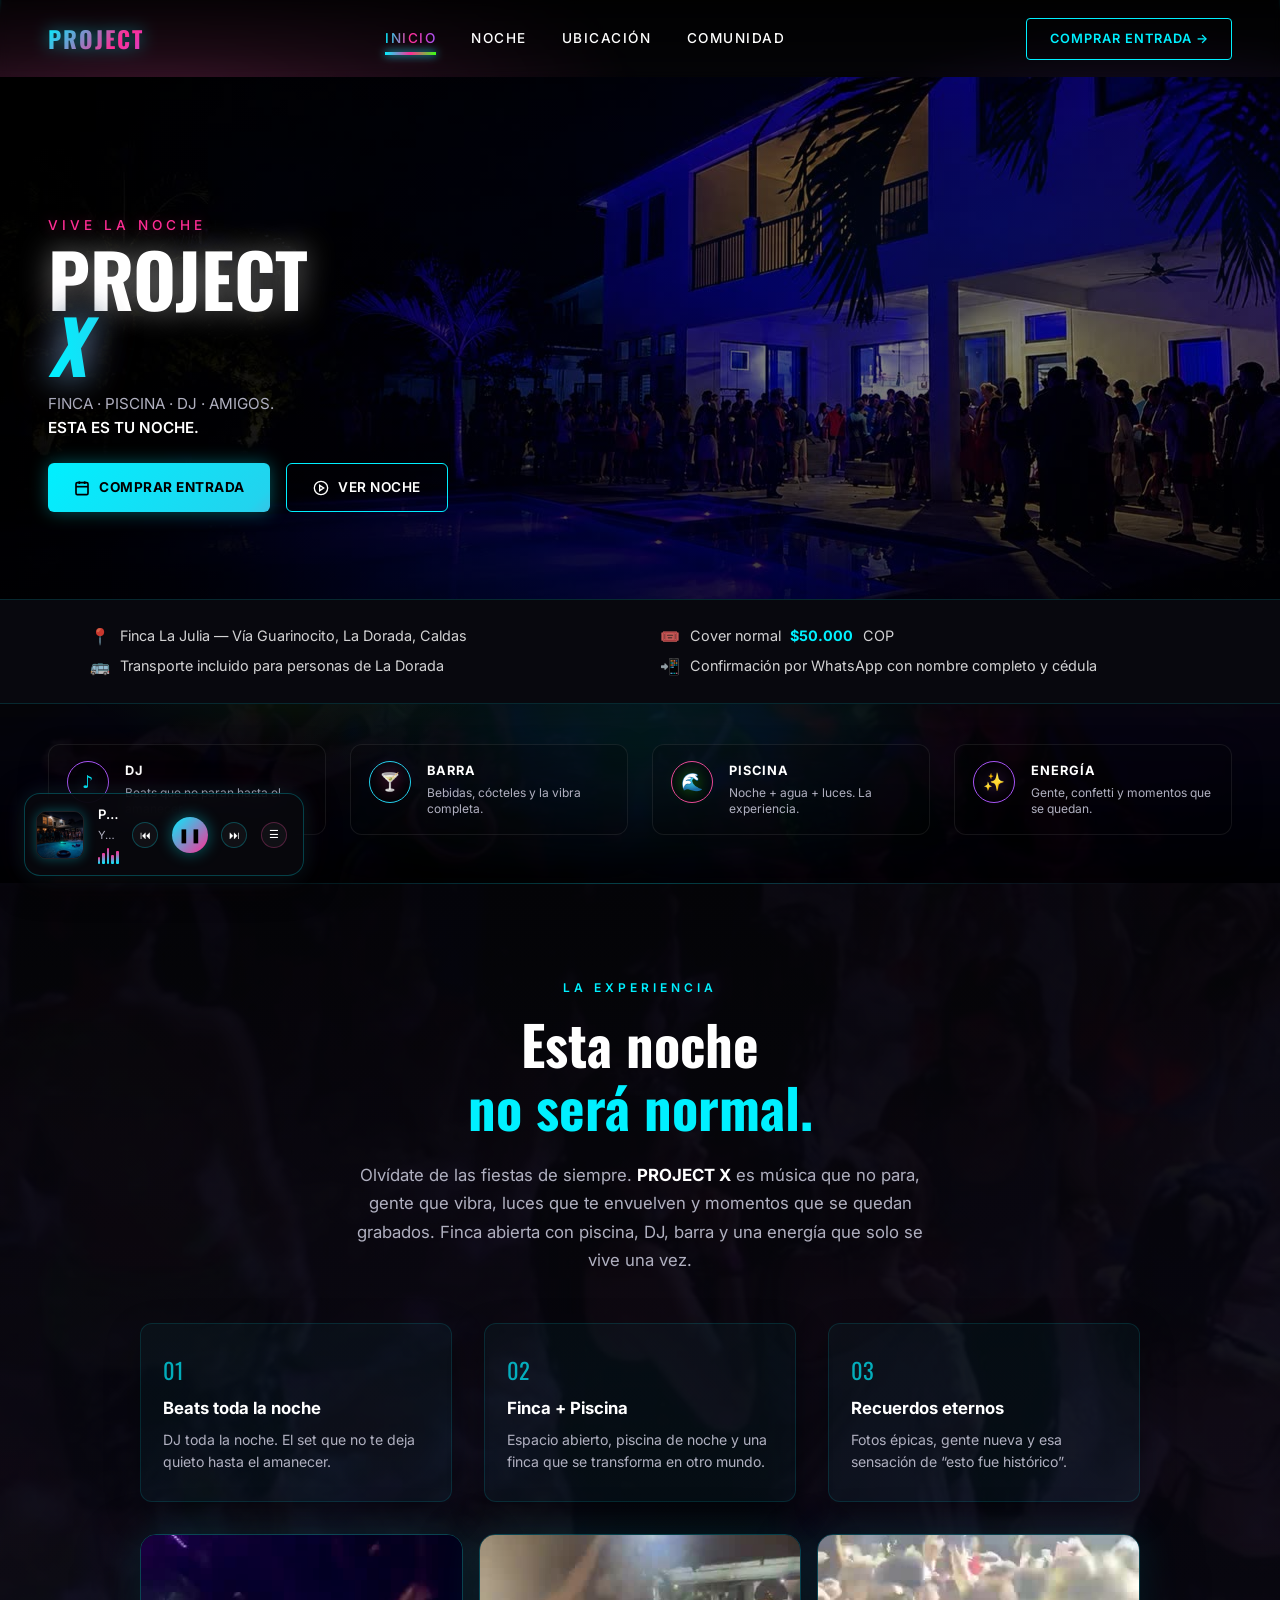
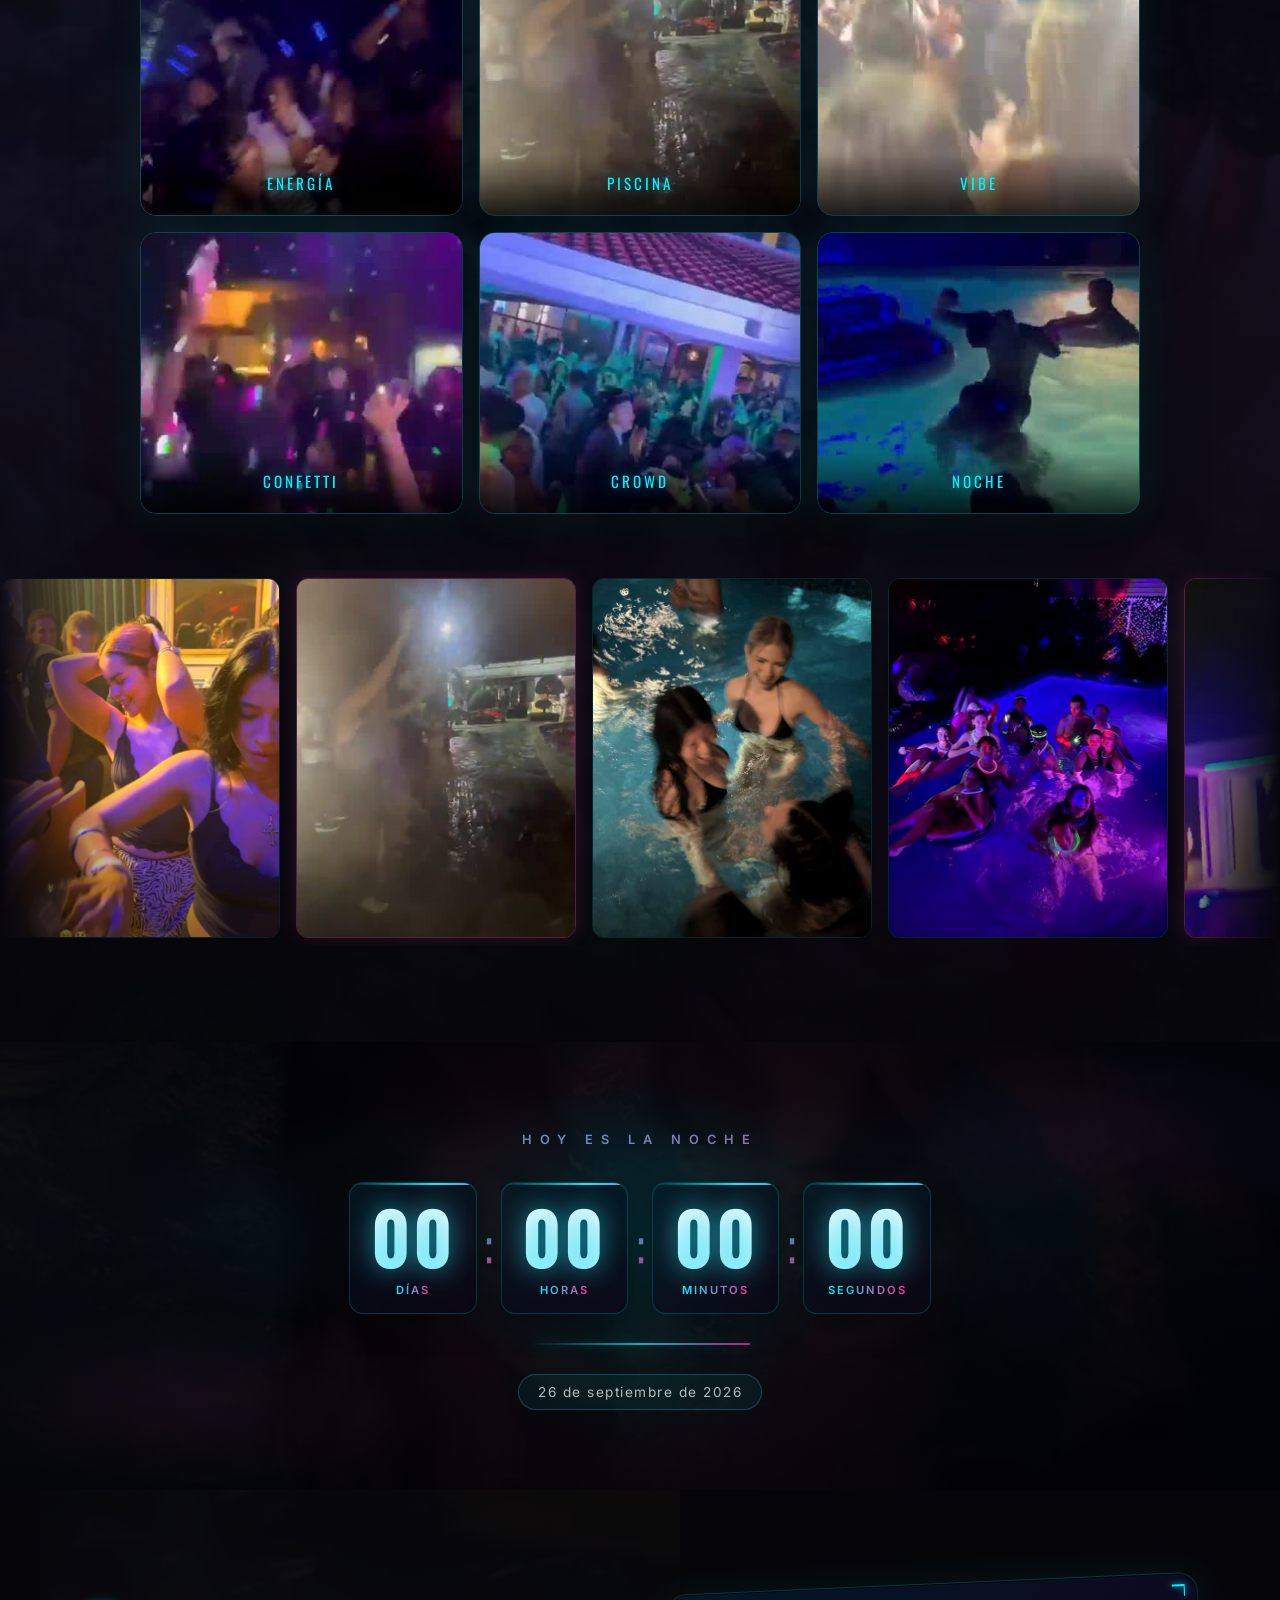
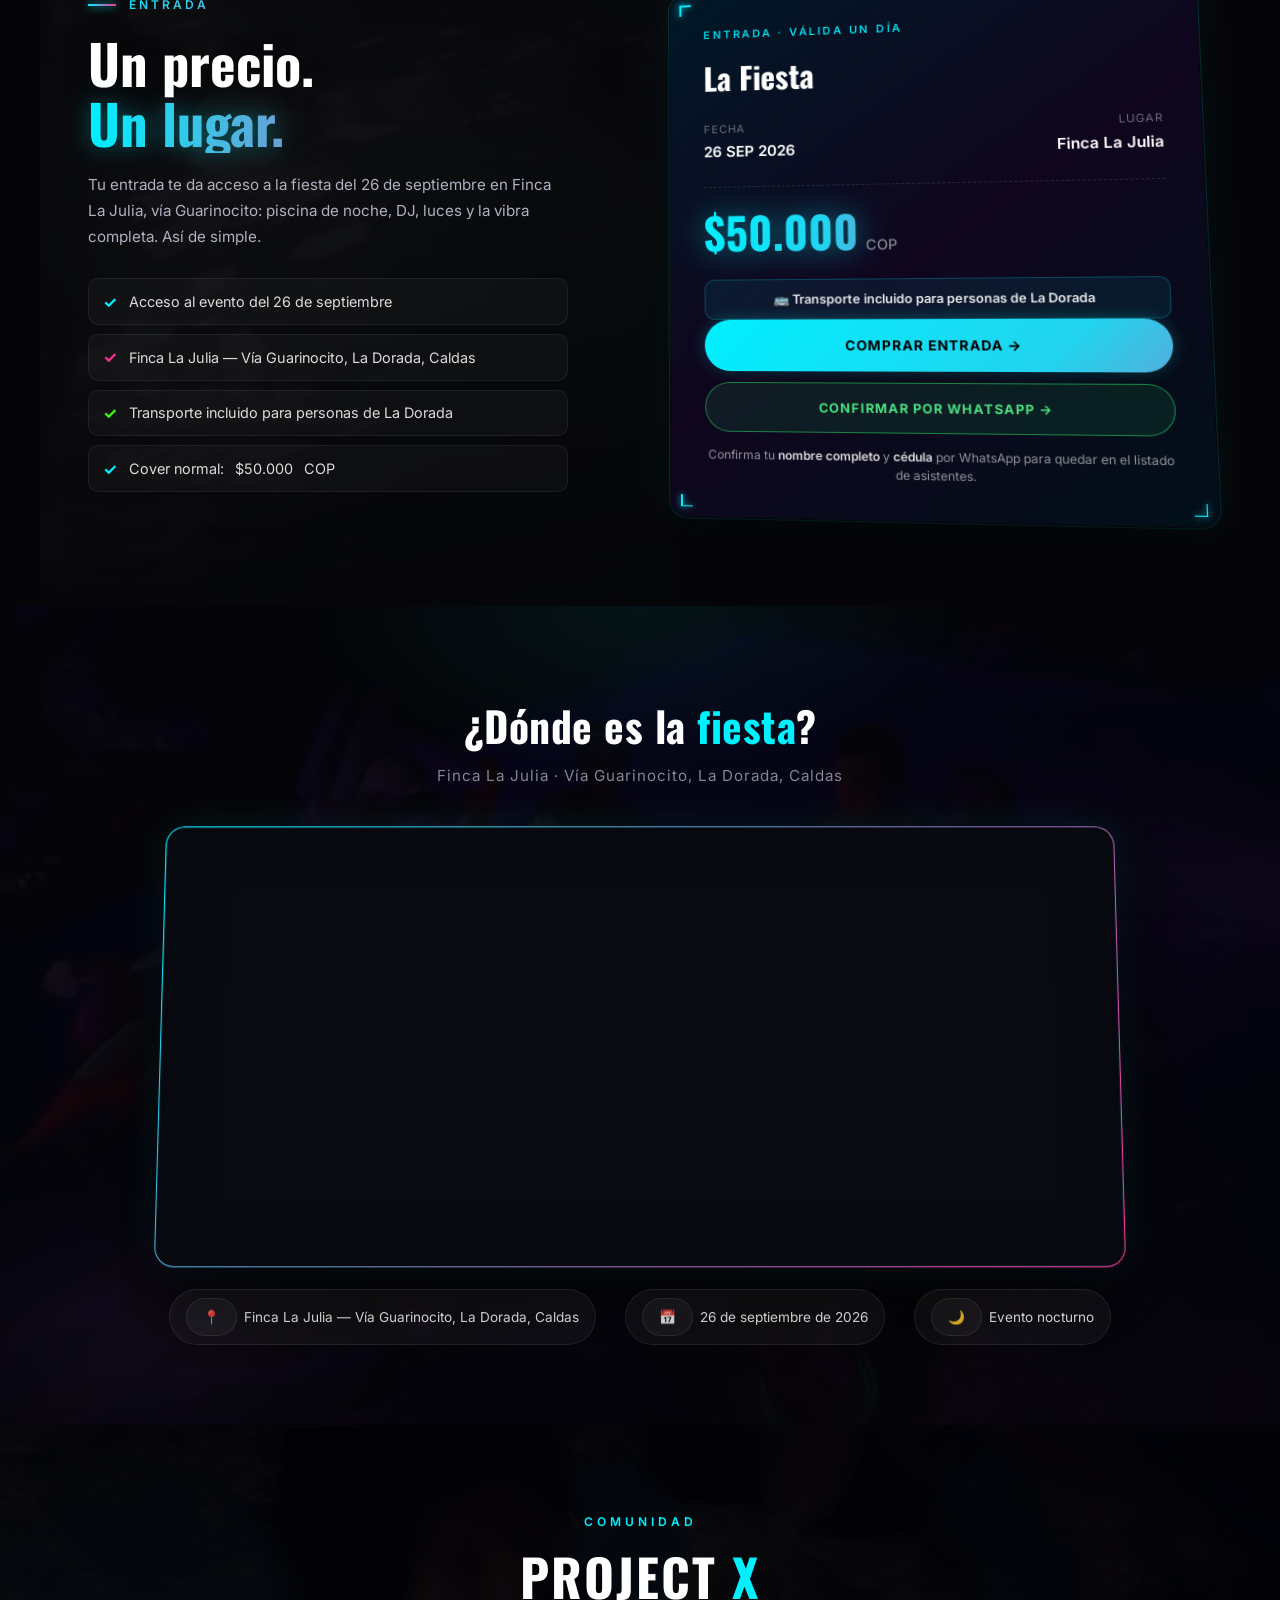
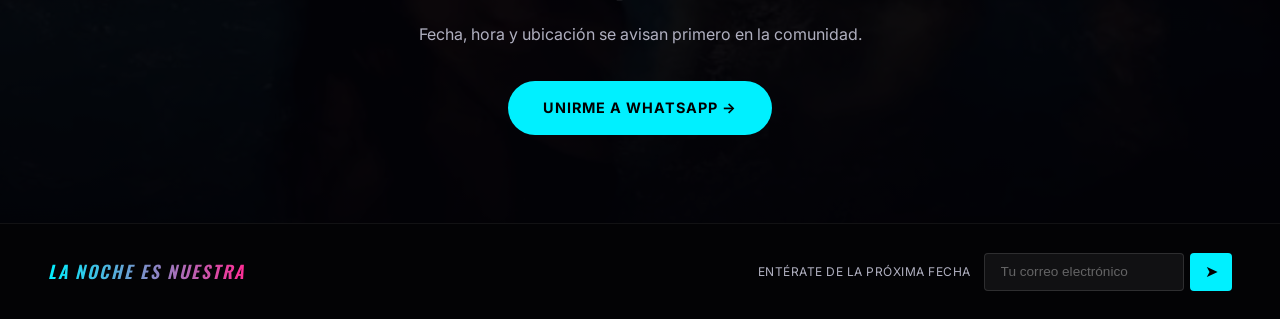
==== commit 345116f1: "Add presale pricing, transport info and WhatsApp confirmation - Countdown targets the presale deadli" ====
--- a/index.html
+++ b/index.html
@@ -74,6 +74,18 @@
         </a>
       </div>
     </div>
+  </section>
+
+  <!-- INFO PRINCIPAL DEL EVENTO -->
+  <section class="info-evento">
+    <ul class="info-lista">
+      <li><span class="info-ico">📍</span> Finca La Julia — Vía Guarinocito, La Dorada, Caldas</li>
+      <li data-fase="preventa"><span class="info-ico">🎟️</span> Preventa <strong data-precio>$40.000</strong> COP hasta el 20 de septiembre</li>
+      <li data-fase="preventa"><span class="info-ico">🎟️</span> Cover normal $50.000 COP desde el 21 de septiembre</li>
+      <li data-fase="normal"><span class="info-ico">🎟️</span> Cover normal <strong data-precio>$50.000</strong> COP</li>
+      <li><span class="info-ico">🚌</span> Transporte incluido para personas de La Dorada</li>
+      <li><span class="info-ico">📲</span> Confirmación por WhatsApp con nombre completo y cédula</li>
+    </ul>
   </section>
 
   <!-- FEATURES -->
@@ -225,7 +237,7 @@
   <section class="countdown-section" id="eventos">
     <div class="section-photo-bg" style="background-image:url('assets/img/party14.jpg')"></div>
     <canvas class="countdown-canvas" id="countdownCanvas"></canvas>
-    <p class="countdown-label">FALTAN</p>
+    <p class="countdown-label" id="countdownLabel">LA PREVENTA TERMINA EN</p>
     <div class="countdown">
       <div class="countdown-item">
         <span class="countdown-value" id="days">00</span>
@@ -248,7 +260,7 @@
       </div>
     </div>
     <div class="countdown-line"></div>
-    <p class="countdown-date">26 de septiembre de 2026</p>
+    <p class="countdown-date" id="countdownDate">Preventa hasta el 20 de septiembre · Evento el 26 de septiembre de 2026</p>
   </section>
 
   <!-- TICKET / ENTRADA -->
@@ -262,12 +274,14 @@
         <span class="line2">Un lugar.</span>
       </h2>
       <p class="ticket-desc">
-        Tu entrada te da acceso a la fiesta del 26 de septiembre en La Dorada, Caldas: piscina de noche, DJ, luces y la vibra completa. Así de simple.
+        Tu entrada te da acceso a la fiesta del 26 de septiembre en Finca La Julia, vía Guarinocito: piscina de noche, DJ, luces y la vibra completa. Así de simple.
       </p>
       <ul class="ticket-checks">
         <li>Acceso al evento del 26 de septiembre</li>
-        <li>Ubicación: 9736+3HM, La Dorada, Caldas</li>
-        <li>Precio único: $50.000 COP</li>
+        <li>Finca La Julia — Vía Guarinocito, La Dorada, Caldas</li>
+        <li>Transporte incluido para personas de La Dorada</li>
+        <li data-fase="preventa">Preventa: <span data-precio>$40.000</span> COP hasta el 20 de septiembre</li>
+        <li data-fase="normal">Cover normal: <span data-precio>$50.000</span> COP</li>
       </ul>
     </div>
 
@@ -277,7 +291,8 @@
       <div class="corner corner-tr"></div>
       <div class="corner corner-bl"></div>
       <div class="corner corner-br"></div>
-      <div class="ticket-card-header">Entrada · Válida un día</div>
+      <div class="ticket-card-header" data-fase="preventa">Preventa · Hasta el 20 de septiembre</div>
+      <div class="ticket-card-header" data-fase="normal">Entrada · Válida un día</div>
       <h3 class="ticket-card-title">La Fiesta</h3>
       <div class="ticket-card-meta">
         <div>
@@ -286,14 +301,18 @@
         </div>
         <div style="text-align:right">
           <span>Lugar</span>
-          <strong>9736+3HM</strong>
+          <strong>Finca La Julia</strong>
         </div>
       </div>
       <div class="ticket-price">
-        <span class="amount">$50.000</span>
+        <span class="amount" data-precio>$40.000</span>
         <span class="currency">COP</span>
       </div>
-      <a href="https://wa.me/573145140075" class="btn-ticket" target="_blank" rel="noopener">COMPRAR ENTRADA →</a>
+      <p class="ticket-nota" data-fase="preventa">Después del 20 de septiembre el cover sube a $50.000 COP</p>
+      <p class="ticket-transporte">🚌 Transporte incluido para personas de La Dorada</p>
+      <a href="https://wa.me/573145140075?text=Hola%2C%20quiero%20comprar%20mi%20entrada%20para%20PROJECT%20X%20(26%20de%20septiembre)." class="btn-ticket" target="_blank" rel="noopener">COMPRAR ENTRADA →</a>
+      <a href="https://wa.me/573145140075?text=Hola%2C%20confirmo%20mi%20asistencia%20a%20PROJECT%20X%20(26%20de%20septiembre).%0A%0ANombre%20completo%3A%20%0AC%C3%A9dula%3A%20%0AConfirmo%20asistencia%3A%20S%C3%AD" class="btn-confirmar" target="_blank" rel="noopener">CONFIRMAR POR WHATSAPP →</a>
+      <p class="ticket-nota">Confirma tu <strong>nombre completo</strong> y <strong>cédula</strong> por WhatsApp para quedar en el listado de asistentes.</p>
     </div>
   </section>
 
@@ -303,22 +322,22 @@
     <div class="section-photo-bg" style="background-image:url('assets/img/party18.jpg')"></div>
     <h2 class="anim anim-up">¿Dónde es la <span>fiesta</span>?</h2>
     <p class="map-subtitle anim anim-up delay-1">
-      9736+3HM · La Dorada, Caldas
+      Finca La Julia · Vía Guarinocito, La Dorada, Caldas
     </p>
     <div class="map-3d-frame">
       <div class="map-wrapper anim anim-scale delay-2">
         <iframe
-          src="https://www.google.com/maps?q=9736%2B3HM+La+Dorada,+Caldas,+Colombia&amp;output=embed&amp;z=17"
+          src="https://www.google.com/maps?q=9736%2B3HM+La+Dorada,+Caldas,+Colombia&amp;output=embed&amp;z=16"
           allowfullscreen=""
           loading="lazy"
           referrerpolicy="no-referrer-when-downgrade"
-          title="9736+3HM - La Dorada, Caldas">
+          title="Finca La Julia - Vía Guarinocito, La Dorada, Caldas">
         </iframe>
       </div>
     </div>
     <div class="map-info anim anim-up delay-3">
       <div class="map-info-item">
-        <span>📍</span> 9736+3HM, La Dorada, Caldas
+        <span>📍</span> Finca La Julia — Vía Guarinocito, La Dorada, Caldas
       </div>
       <div class="map-info-item">
         <span>📅</span> 26 de septiembre de 2026
--- a/css/styles.css
+++ b/css/styles.css
@@ -301,6 +301,45 @@
   background: rgba(0,240,255,0.08);
 }
 
+/* Los bloques que dependen de la fase (preventa / cover normal) se ocultan
+   con el atributo `hidden` desde js/countdown.js. Sin este !important, las
+   reglas de abajo que fijan `display` ganarian y se verian igualmente. */
+[hidden] { display: none !important; }
+
+/* ========== INFO PRINCIPAL DEL EVENTO ========== */
+/* Franja de datos concretos justo debajo del hero: lugar, precios,
+   transporte y confirmacion. Sin relleno de marketing. */
+.info-evento {
+  background: #08080e;
+  border-top: 1px solid rgba(0,240,255,0.14);
+  border-bottom: 1px solid rgba(0,240,255,0.14);
+  padding: 1.6rem 3rem;
+}
+.info-lista {
+  list-style: none;
+  max-width: 1100px;
+  margin: 0 auto;
+  display: grid;
+  grid-template-columns: repeat(2, minmax(0, 1fr));
+  gap: 0.55rem 2.5rem;
+}
+.info-lista li {
+  display: flex;
+  align-items: flex-start;
+  gap: 0.6rem;
+  font-size: 0.9rem;
+  line-height: 1.45;
+  color: rgba(255,255,255,0.82);
+}
+.info-lista strong { color: var(--cyan); font-weight: 700; }
+.info-ico { flex-shrink: 0; font-size: 1rem; line-height: 1.35; }
+
+@media (max-width: 900px) {
+  .info-lista { grid-template-columns: 1fr; gap: 0.55rem; }
+  .info-evento { padding: 1.3rem 1.5rem; }
+  .info-lista li { font-size: 0.85rem; }
+}
+
 /* ========== FEATURES ========== */
 .features {
   display: grid;
@@ -654,6 +693,60 @@
   font-size: 0.75rem;
   color: rgba(255,255,255,0.35);
   margin-top: 1rem;
+}
+
+/* Boton secundario: confirmar datos por WhatsApp (contorno, no compite
+   con el CTA principal de compra) */
+.btn-confirmar {
+  display: block;
+  width: 100%;
+  padding: 0.9rem 1rem;
+  margin-top: 0.7rem;
+  background: rgba(37,211,102,0.10);
+  border: 1.5px solid rgba(37,211,102,0.55);
+  color: #4ade80;
+  font-size: 0.8rem;
+  font-weight: 700;
+  letter-spacing: 1px;
+  text-transform: uppercase;
+  text-decoration: none;
+  text-align: center;
+  border-radius: 50px;
+  transition: all 0.25s;
+}
+.btn-confirmar:hover {
+  background: #25d366;
+  border-color: #25d366;
+  color: #04220f;
+  box-shadow: 0 0 26px rgba(37,211,102,0.4);
+  transform: translateY(-2px);
+}
+
+/* Notas cortas dentro de la tarjeta de entrada */
+.ticket-nota {
+  text-align: center;
+  font-size: 0.75rem;
+  line-height: 1.5;
+  color: rgba(255,255,255,0.55);
+  margin-top: 0.85rem;
+}
+.ticket-nota strong { color: rgba(255,255,255,0.85); font-weight: 600; }
+
+/* Transporte incluido: dato de venta, se destaca sobre las notas normales */
+.ticket-transporte {
+  display: flex;
+  align-items: center;
+  justify-content: center;
+  gap: 0.45rem;
+  margin-top: 1rem;
+  padding: 0.6rem 0.8rem;
+  background: rgba(0,240,255,0.07);
+  border: 1px solid rgba(0,240,255,0.22);
+  border-radius: 10px;
+  font-size: 0.8rem;
+  font-weight: 600;
+  color: rgba(255,255,255,0.9);
+  text-align: center;
 }
 
 /* ========== FOOTER ========== */
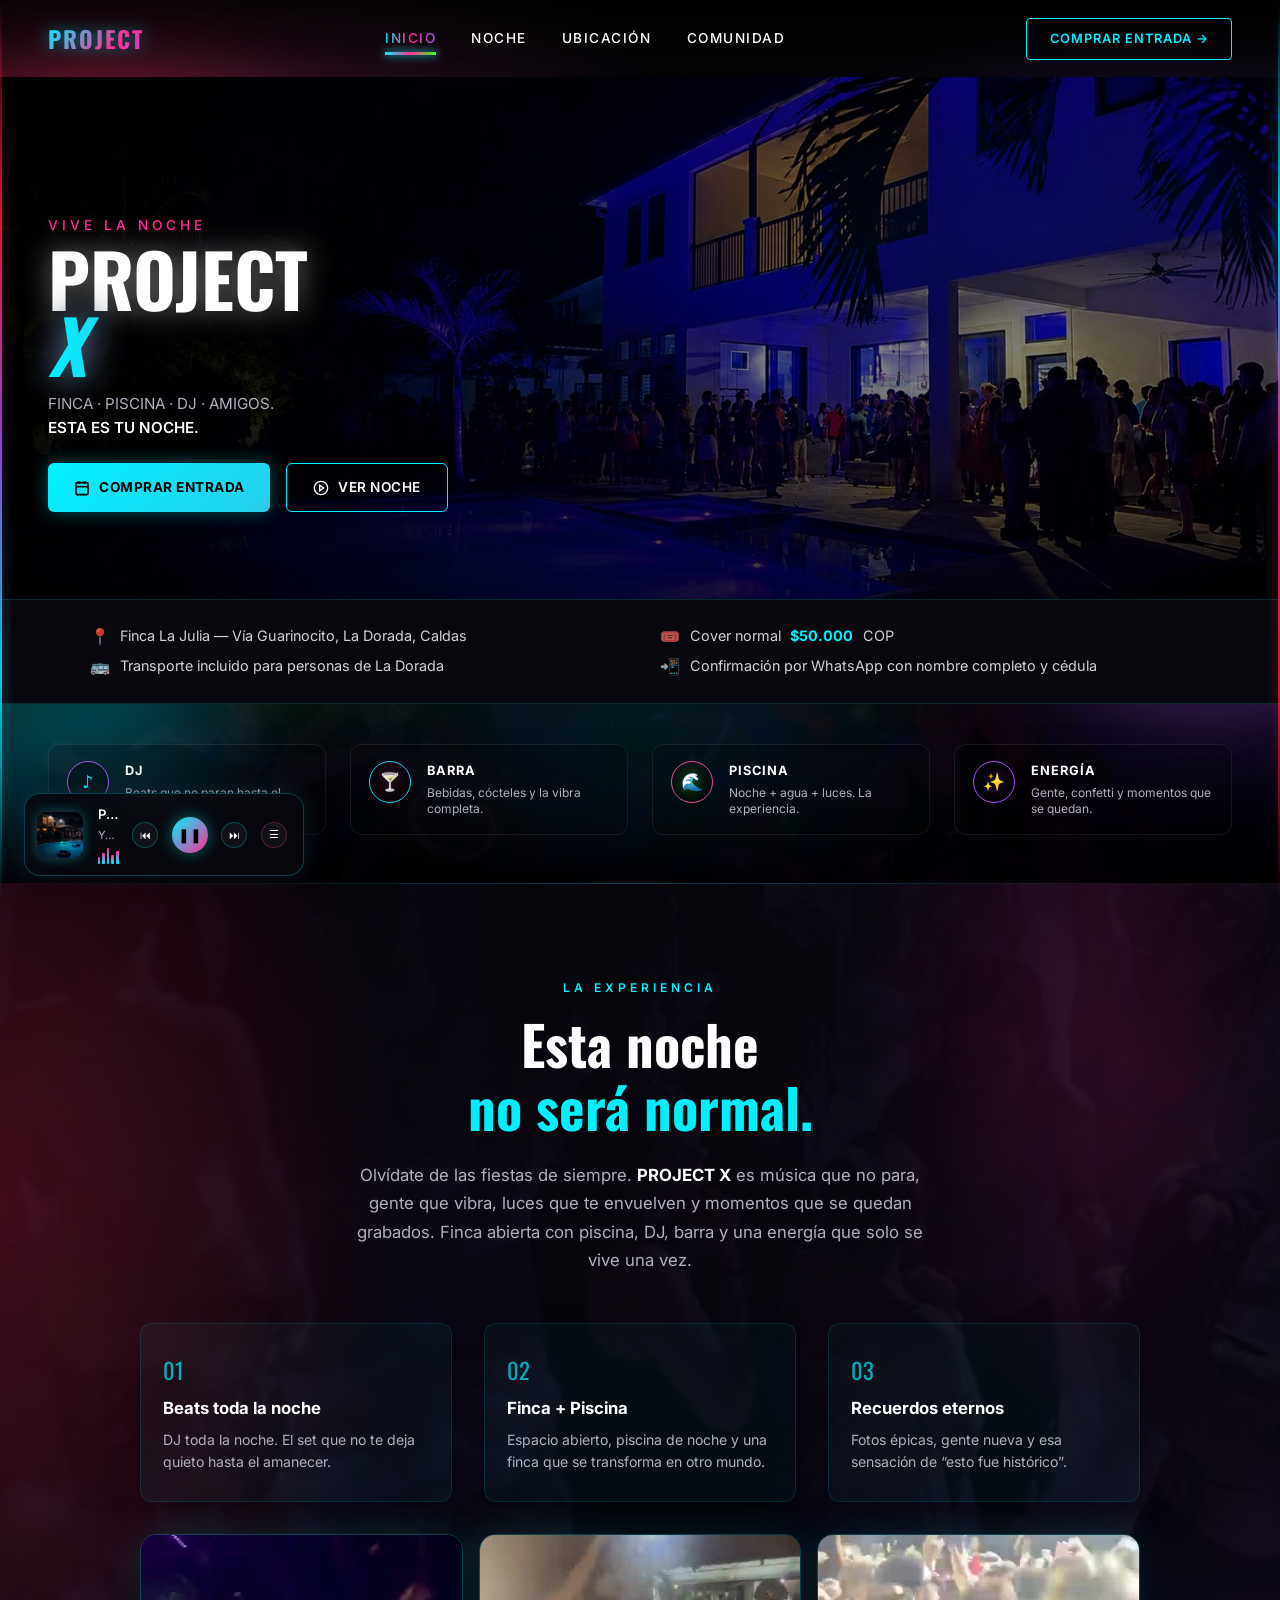
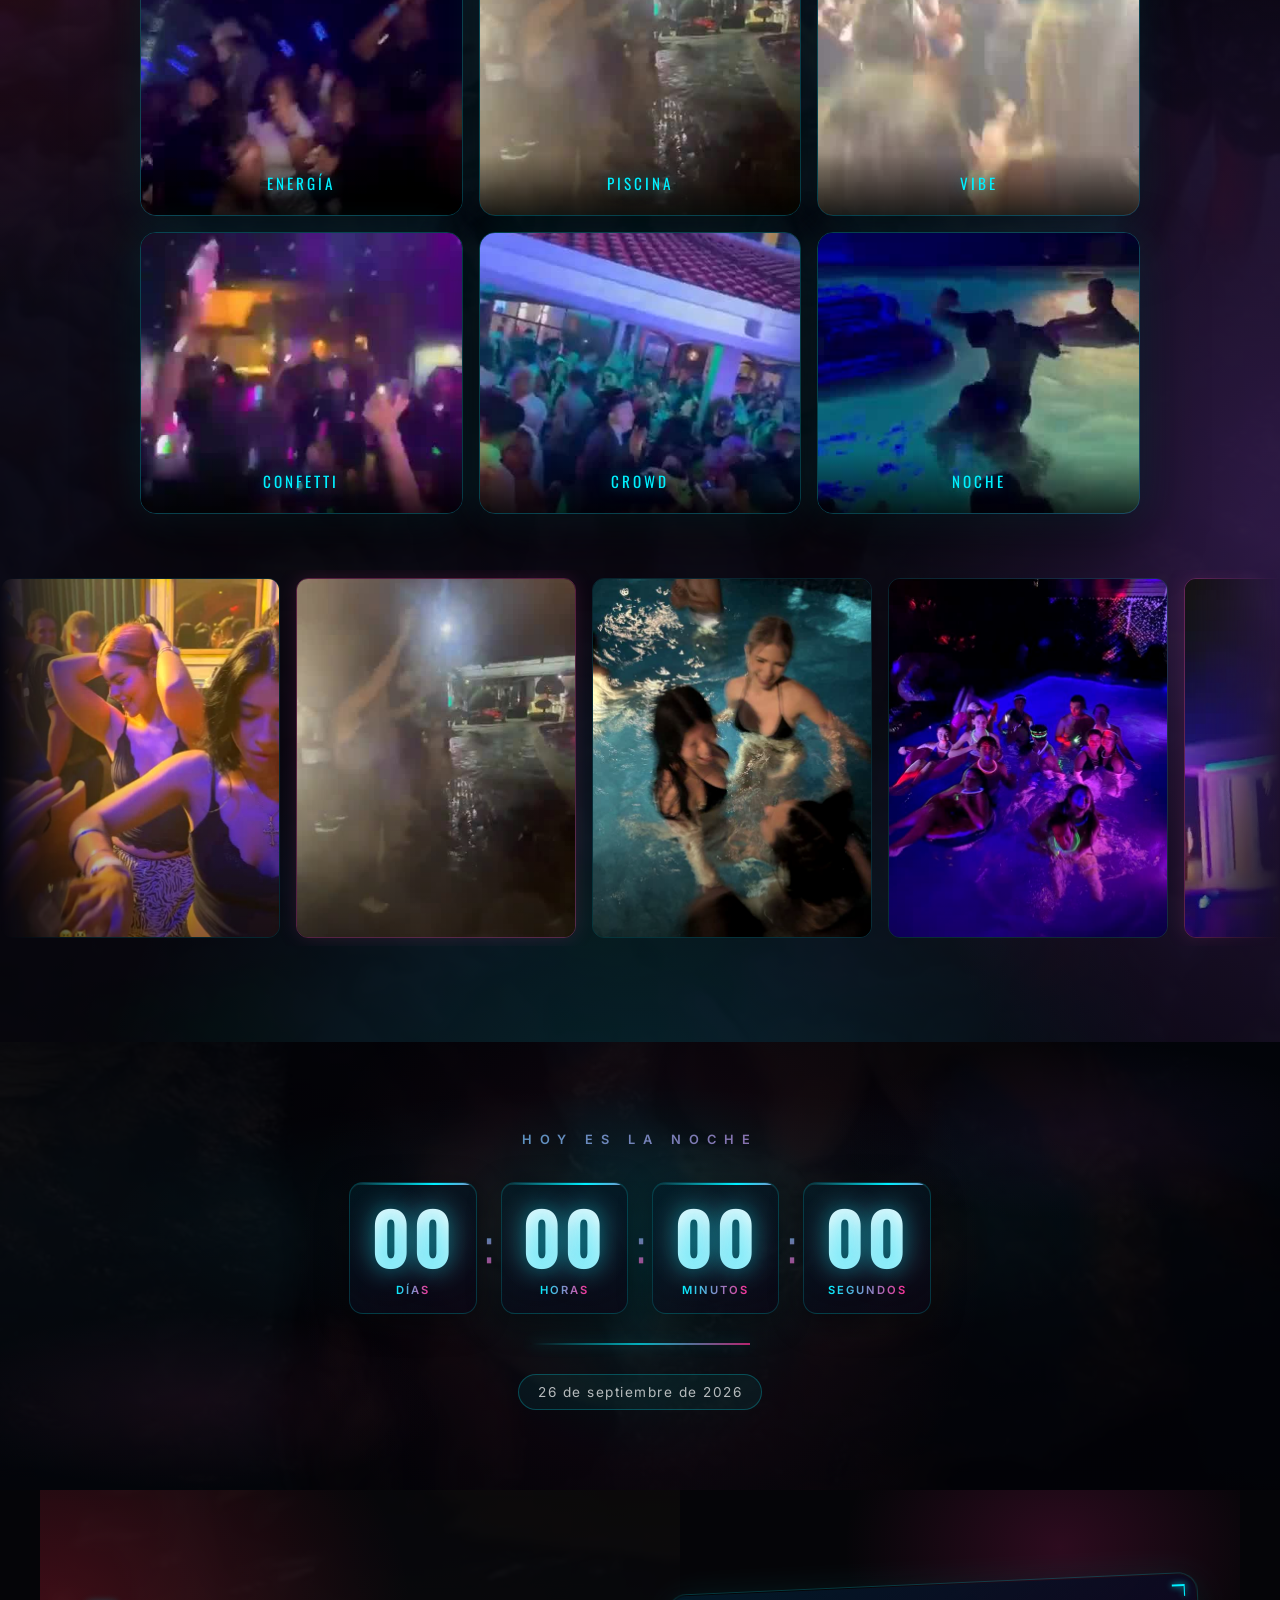
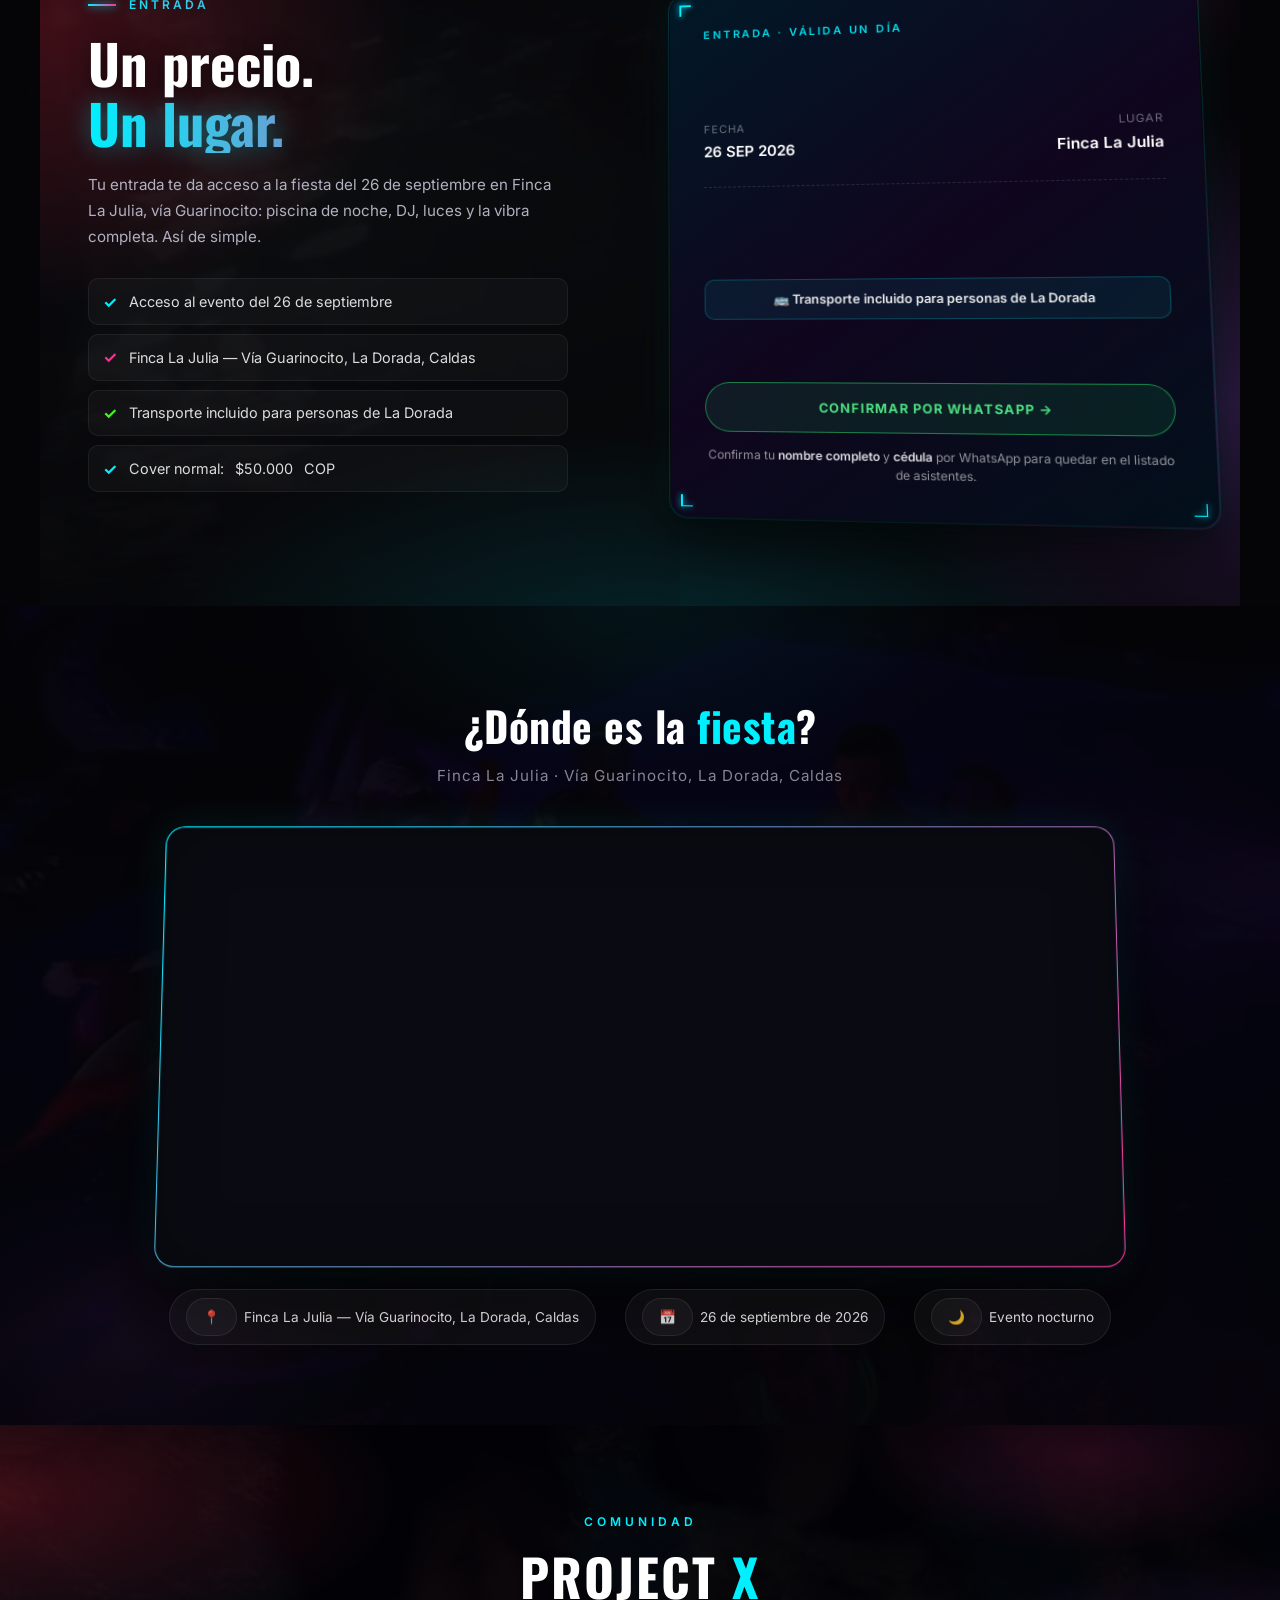
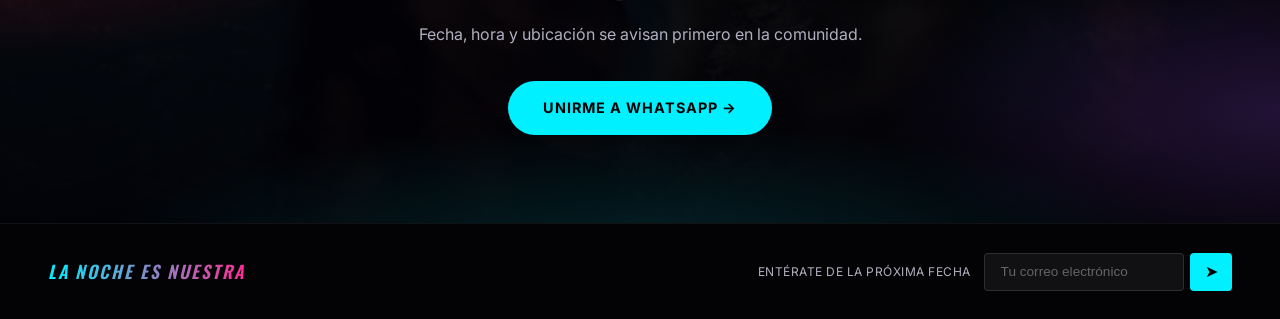
==== commit 31c89b4c: "Add club lighting layer to remove the flat black areas - Introduce the poster's neon red into the pa" ====
--- a/index.html
+++ b/index.html
@@ -18,6 +18,13 @@
     <span></span><span></span><span></span><span></span>
     <span></span><span></span><span></span><span></span>
   </div>
+  <!-- Ambiente de fiesta: luces flotantes y rieles de neon (decorativo) -->
+  <div class="party-orbs" aria-hidden="true">
+    <span></span><span></span><span></span><span></span>
+  </div>
+  <div class="party-rail izq" aria-hidden="true"></div>
+  <div class="party-rail der" aria-hidden="true"></div>
+
   <div class="cursor-dot" id="cursorDot"></div>
   <div class="cursor-ring" id="cursorRing"></div>
   <canvas id="ambientCanvas"></canvas>
--- a/css/styles.css
+++ b/css/styles.css
@@ -2621,3 +2621,92 @@
 .hero::before, .hero::after { display: none !important; content: none !important; }
 .tagline::before, .tagline::after { display: none !important; content: none !important; }
 .ticket-eyebrow::after, .ticket-card-header::before { display: none !important; content: none !important; }
+
+/* ==========================================================================
+   AMBIENTE DE FIESTA (capa premium)
+   Objetivo: eliminar los bloques de negro plano y dar profundidad de club.
+   Todo es decorativo: pointer-events:none y sin afectar al layout.
+   Se añade AL FINAL a proposito, para ganar a las reglas anteriores.
+   ========================================================================== */
+
+:root {
+  --red-neon: #ff1e3c;          /* rojo del letrero del poster */
+  --red-glow: rgba(255, 30, 60, 0.45);
+}
+
+/* ---- 1. Luces de club en las zonas muertas ---- */
+/* Antes eran secciones de negro plano. Ahora tienen focos de color muy
+   difuminados en los margenes, que es donde estaba el vacio. */
+.noche-section,
+.countdown-section,
+.ticket-section,
+.map-section,
+.comunidad-section {
+  background-image:
+    radial-gradient(ellipse 50% 65% at 0% 18%,   rgba(255,30,60,0.26) 0%, transparent 62%),
+    radial-gradient(ellipse 50% 65% at 100% 72%, rgba(168,85,247,0.24) 0%, transparent 62%),
+    radial-gradient(ellipse 65% 50% at 50% 108%, rgba(0,240,255,0.16) 0%, transparent 66%),
+    radial-gradient(ellipse 30% 40% at 85% 8%,   rgba(255,45,149,0.16) 0%, transparent 60%);
+  background-repeat: no-repeat;
+}
+.noche-section { background-color: #06060c; }
+
+/* ---- 2. Rieles de neon en los bordes de la pagina ---- */
+/* Dos lineas finas que recorren el lateral y encienden el borde. */
+.party-rail {
+  position: fixed;
+  top: 0;
+  bottom: 0;
+  width: 2px;
+  z-index: 3;
+  pointer-events: none;
+  opacity: 0.85;
+}
+.party-rail.izq { left: 0;  background: linear-gradient(180deg, transparent, var(--red-neon), var(--purple), var(--cyan), transparent); }
+.party-rail.der { right: 0; background: linear-gradient(180deg, transparent, var(--cyan), var(--pink), var(--red-neon), transparent); }
+.party-rail::after {
+  content: '';
+  position: absolute;
+  inset: 0;
+  filter: blur(6px);
+  background: inherit;
+}
+@media (max-width: 768px) { .party-rail { width: 1px; opacity: 0.4; } }
+
+/* ---- 3. Orbes de luz flotantes ---- */
+/* Manchas grandes y suaves que se mueven despacio: dan sensacion de
+   luces de fiesta girando, sin cargar la pagina. */
+.party-orbs {
+  position: fixed;
+  inset: 0;
+  z-index: 0;
+  pointer-events: none;
+  overflow: hidden;
+}
+.party-orbs span {
+  position: absolute;
+  border-radius: 50%;
+  filter: blur(70px);
+  opacity: 0.42;
+  will-change: transform;
+}
+.party-orbs span:nth-child(1) { width: 380px; height: 380px; background: var(--red-neon); top: 8%;  left: -8%;  animation: orbDrift 26s ease-in-out infinite alternate; }
+.party-orbs span:nth-child(2) { width: 320px; height: 320px; background: var(--purple);   top: 45%; right: -7%; animation: orbDrift 32s ease-in-out infinite alternate-reverse; }
+.party-orbs span:nth-child(3) { width: 300px; height: 300px; background: var(--cyan);     top: 72%; left: -6%;  animation: orbDrift 29s ease-in-out infinite alternate; }
+.party-orbs span:nth-child(4) { width: 260px; height: 260px; background: var(--pink);     top: 25%; right: -5%; animation: orbDrift 35s ease-in-out infinite alternate-reverse; }
+@keyframes orbDrift {
+  from { transform: translate3d(0, 0, 0) scale(1); }
+  to   { transform: translate3d(60px, -50px, 0) scale(1.25); }
+}
+@media (max-width: 768px) {
+  .party-orbs span { filter: blur(50px); opacity: 0.32; }
+  .party-orbs span:nth-child(1) { width: 220px; height: 220px; }
+  .party-orbs span:nth-child(2) { width: 190px; height: 190px; }
+  .party-orbs span:nth-child(3) { width: 180px; height: 180px; }
+  .party-orbs span:nth-child(4) { width: 160px; height: 160px; }
+}
+
+/* Si el visitante pide menos animacion, se quedan quietos */
+@media (prefers-reduced-motion: reduce) {
+  .party-orbs span { animation: none; }
+}
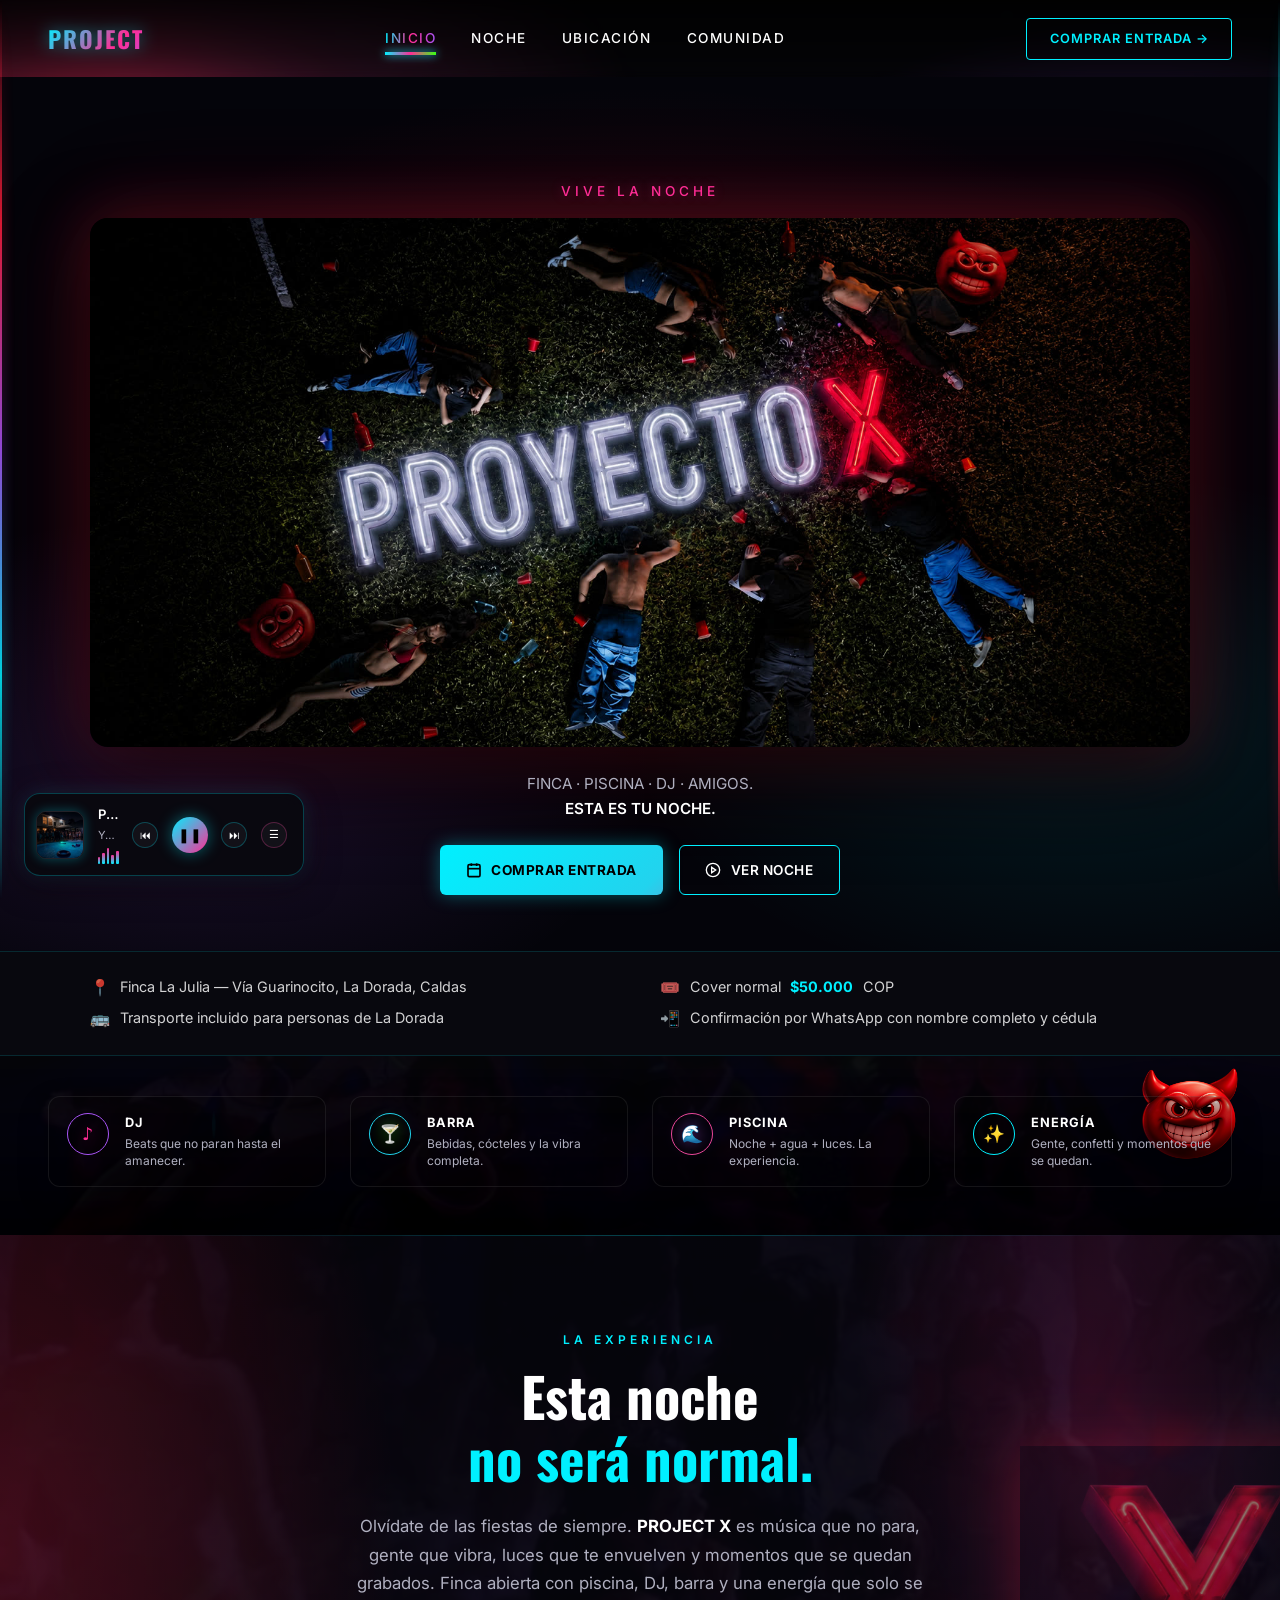
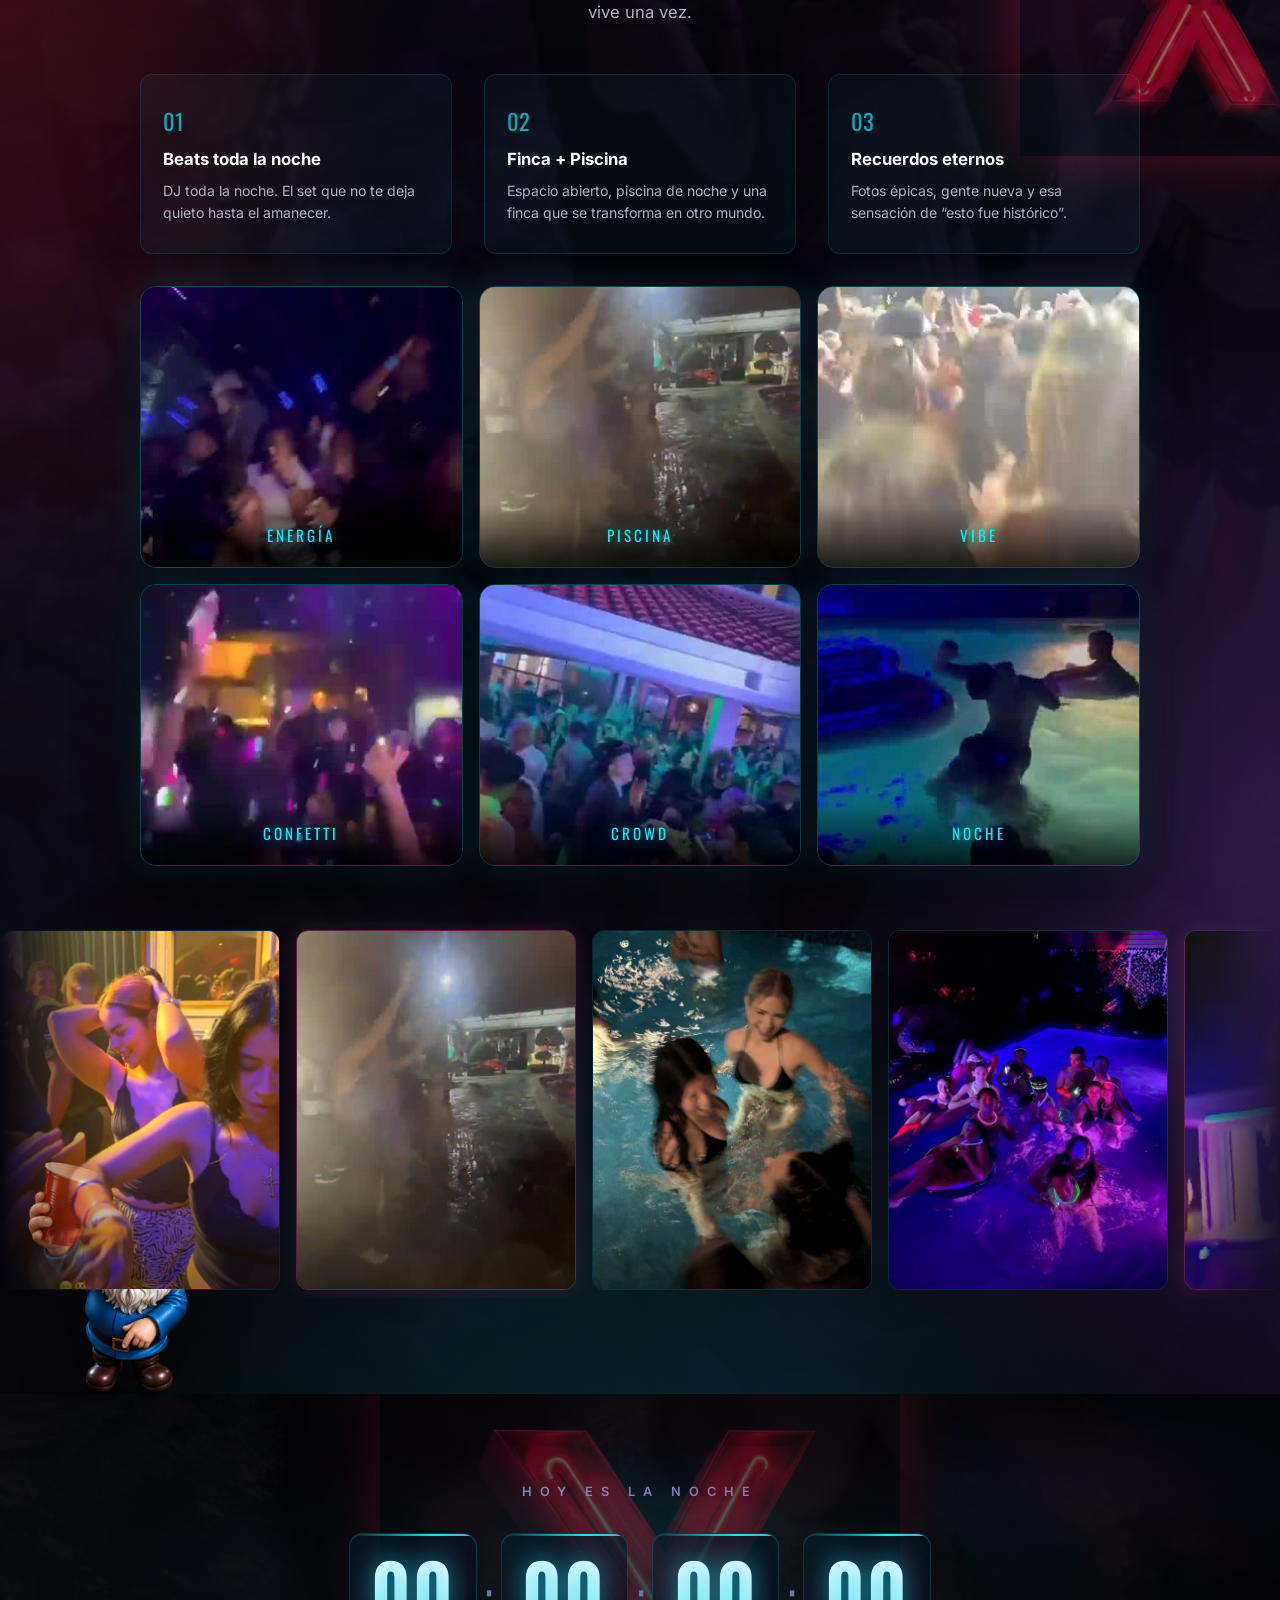
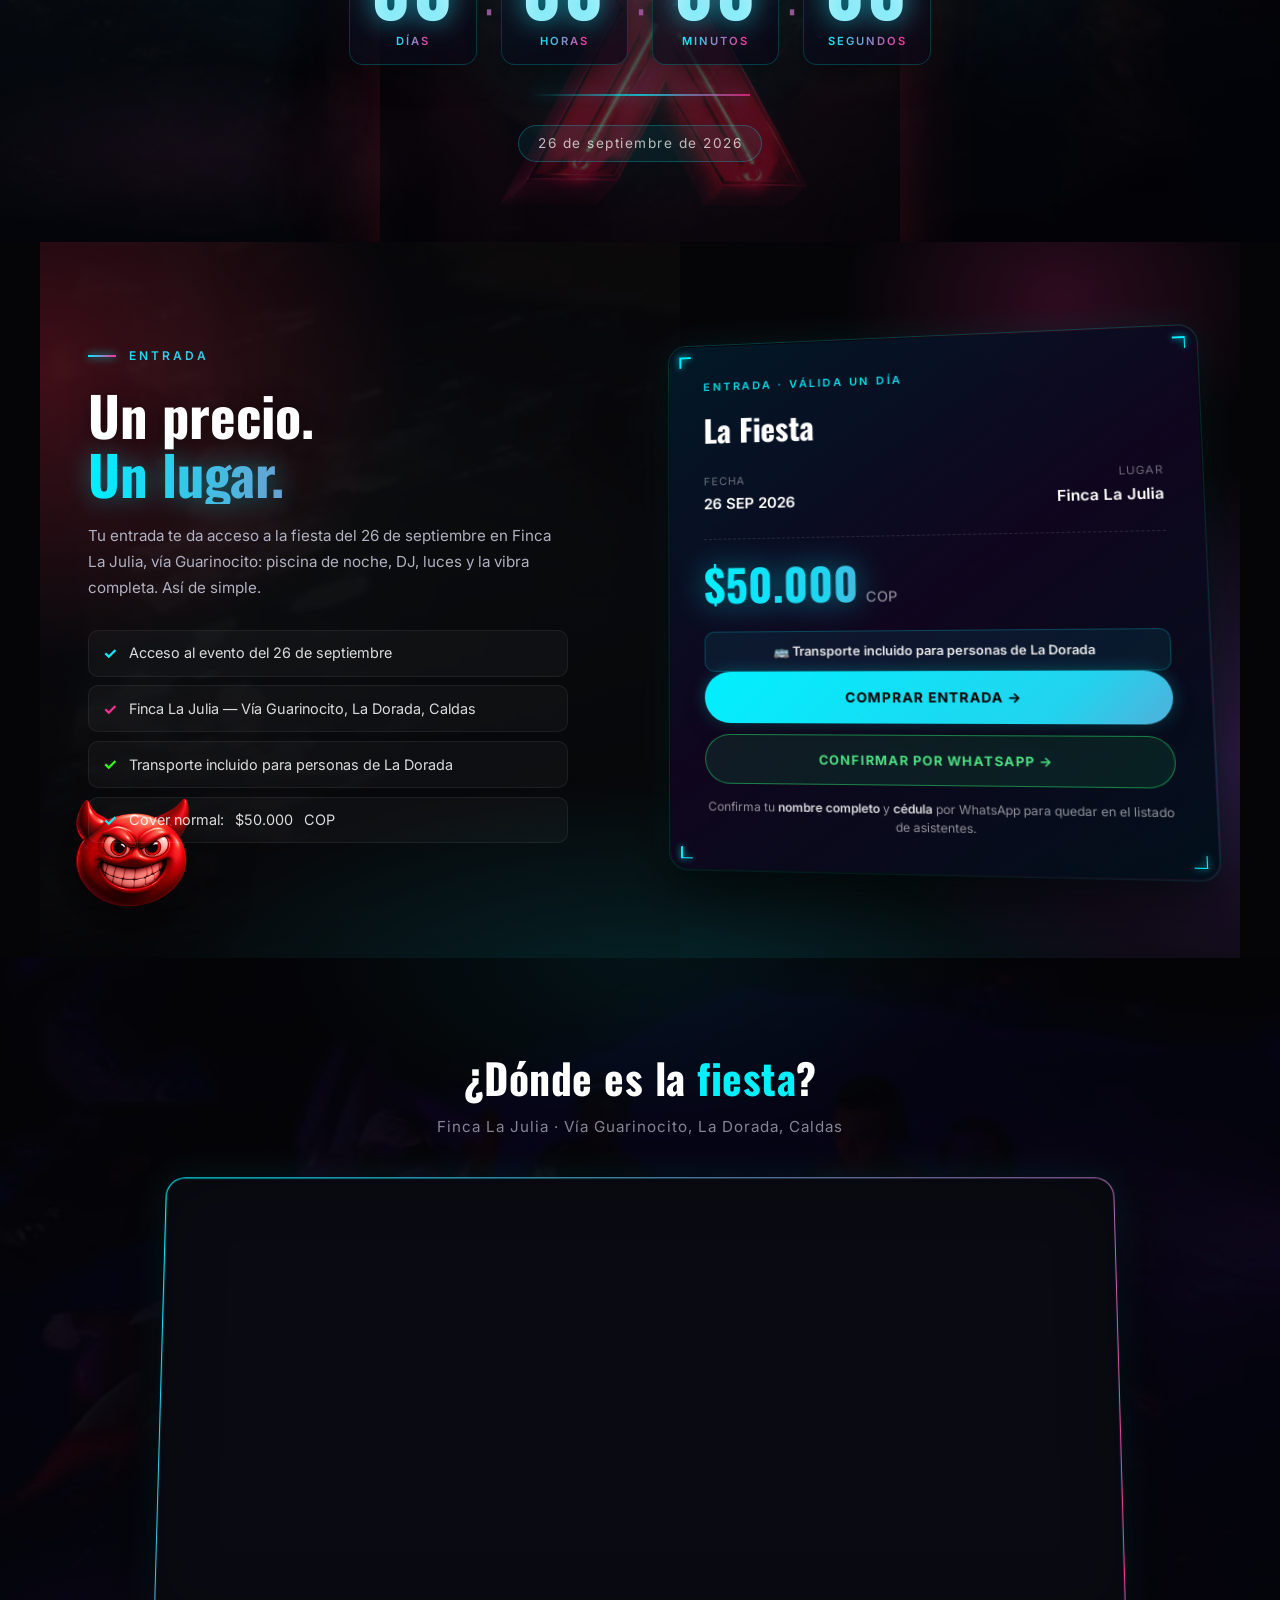
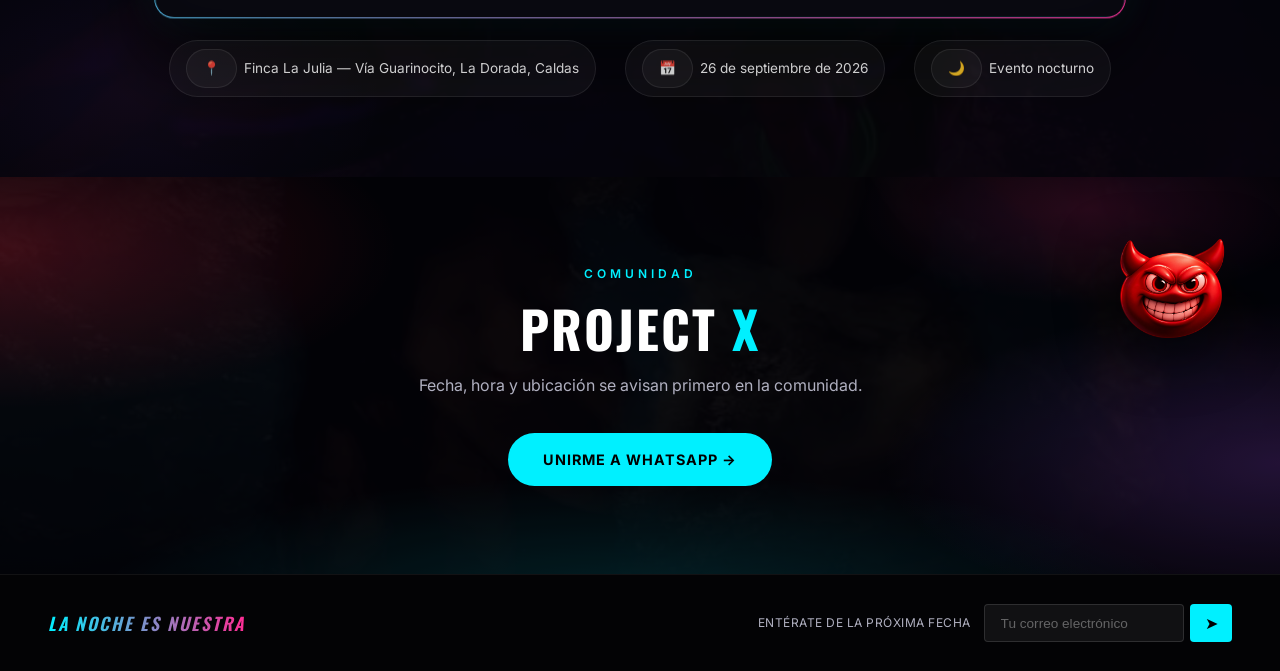
==== commit 011178d5: "Make the official poster the hero and scatter party artwork - Use the PROYECTO X poster as the hero," ====
--- a/index.html
+++ b/index.html
@@ -4,7 +4,7 @@
   <meta charset="UTF-8">
   <meta name="viewport" content="width=device-width, initial-scale=1.0">
   <title>PROJECT X | Vive la Noche</title>
-  <link rel="preload" as="image" href="assets/img/hero-bg.jpg" fetchpriority="high">
+  <link rel="preload" as="image" href="assets/img/hero-proyectox.jpg" fetchpriority="high">
   <link rel="preconnect" href="https://fonts.googleapis.com">
   <link rel="preconnect" href="https://fonts.gstatic.com" crossorigin>
   <!-- Fuentes sin bloquear el pintado: si Google Fonts va lento o falla,
@@ -62,10 +62,11 @@
   <section class="hero" id="inicio">
     <div class="hero-content">
       <p class="tagline">VIVE LA NOCHE</p>
-      <h1 class="hero-title">
-        <span class="noir">PROJECT</span>
-        <span class="hero-x">X</span>
-      </h1>
+      <!-- El poster ya trae el nombre en neon, asi que el h1 se mantiene
+           solo para buscadores y lectores de pantalla, sin duplicarlo. -->
+      <h1 class="hero-title solo-lectores">PROJECT X</h1>
+      <img src="assets/img/hero-proyectox.jpg" alt="PROJECT X" class="hero-poster"
+           width="1800" height="866" fetchpriority="high">
       <p class="hero-desc">
         FINCA · PISCINA · DJ · AMIGOS.<br>
         <strong>ESTA ES TU NOCHE.</strong>
@@ -98,6 +99,7 @@
   <!-- FEATURES -->
   <section class="features">
     <div class="section-photo-bg" style="background-image:url('assets/img/party6.jpg')"></div>
+    <img src="assets/img/diablillo.png" alt="" aria-hidden="true" loading="lazy" class="deco deco-png deco-flota deco-features">
     <div class="feature">
       <div class="feature-icon">♪</div>
       <div>
@@ -132,6 +134,8 @@
   <!-- NOCHE -->
   <section class="noche-section" id="noche">
     <div class="section-photo-bg" style="background-image:url('assets/img/party15.jpg')"></div>
+    <img src="assets/img/x-neon.jpg" alt="" aria-hidden="true" loading="lazy" class="deco deco-x deco-noche-x">
+    <img src="assets/img/enano.png" alt="" aria-hidden="true" loading="lazy" class="deco deco-png deco-flota deco-noche-enano">
     <div class="noche-content anim anim-up">
       <p class="noche-eyebrow">LA EXPERIENCIA</p>
       <h2 class="noche-title">Esta noche<br><span>no será normal.</span></h2>
@@ -244,6 +248,7 @@
   <section class="countdown-section" id="eventos">
     <div class="section-photo-bg" style="background-image:url('assets/img/party14.jpg')"></div>
     <canvas class="countdown-canvas" id="countdownCanvas"></canvas>
+    <img src="assets/img/x-neon.jpg" alt="" aria-hidden="true" loading="lazy" class="deco deco-x deco-countdown-x">
     <p class="countdown-label" id="countdownLabel">LA PREVENTA TERMINA EN</p>
     <div class="countdown">
       <div class="countdown-item">
@@ -274,6 +279,7 @@
   <section class="ticket-section" id="entrada">
     <div class="section-photo-bg" style="background-image:url('assets/img/party13.jpg')"></div>
     <canvas class="ticket-bg-particles" id="ticketCanvas"></canvas>
+    <img src="assets/img/diablillo.png" alt="" aria-hidden="true" loading="lazy" class="deco deco-png deco-flota deco-entrada">
     <div class="ticket-info">
       <div class="ticket-eyebrow">Entrada</div>
       <h2 class="ticket-title">
@@ -360,6 +366,7 @@
   <!-- COMUNIDAD -->
   <section class="comunidad-section" id="comunidad">
     <div class="comunidad-bg"></div>
+    <img src="assets/img/diablillo.png" alt="" aria-hidden="true" loading="lazy" class="deco deco-png deco-flota deco-comunidad">
     <div class="comunidad-inner anim anim-up">
       <p class="comunidad-eyebrow">COMUNIDAD</p>
       <h2 class="comunidad-title">PROJECT <span>X</span></h2>
--- a/css/styles.css
+++ b/css/styles.css
@@ -2710,3 +2710,126 @@
 @media (prefers-reduced-motion: reduce) {
   .party-orbs span { animation: none; }
 }
+
+/* ==========================================================================
+   HERO CON EL POSTER OFICIAL
+   El poster es la identidad de la marca, asi que manda en la portada.
+   Va como <img> (no como fondo) para que NUNCA se recorte el letrero
+   de neon: en movil un fondo "cover" cortaria las letras de los lados.
+   ========================================================================== */
+
+/* Texto solo para buscadores y lectores de pantalla */
+.solo-lectores {
+  position: absolute !important;
+  width: 1px; height: 1px;
+  margin: -1px; padding: 0; border: 0;
+  overflow: hidden;
+  clip: rect(0 0 0 0);
+  clip-path: inset(50%);
+  white-space: nowrap;
+}
+
+.hero {
+  min-height: auto;
+  padding: 6.5rem 2rem 3.5rem;
+  align-items: center;
+  text-align: center;
+  background-image:
+    radial-gradient(ellipse 70% 60% at 50% 40%, rgba(255,30,60,0.16) 0%, transparent 65%),
+    radial-gradient(ellipse 60% 50% at 15% 80%, rgba(168,85,247,0.14) 0%, transparent 60%),
+    radial-gradient(ellipse 60% 50% at 85% 75%, rgba(0,240,255,0.10) 0%, transparent 60%) !important;
+  background-color: #04040a;
+}
+.hero .hero-content {
+  max-width: 1180px;
+  width: 100%;
+  margin: 0 auto;
+  display: flex;
+  flex-direction: column;
+  align-items: center;
+}
+
+/* El poster, con su propio resplandor de neon alrededor */
+.hero-poster {
+  display: block;
+  width: 100%;
+  height: auto;
+  max-width: 1100px;
+  border-radius: 18px;
+  margin: 0.4rem 0 1.6rem;
+  box-shadow:
+    0 30px 90px rgba(0,0,0,0.75),
+    0 0 60px rgba(255,30,60,0.30),
+    0 0 120px rgba(255,30,60,0.14);
+  animation: posterGlow 5s ease-in-out infinite alternate;
+}
+@keyframes posterGlow {
+  from { box-shadow: 0 30px 90px rgba(0,0,0,0.75), 0 0 55px rgba(255,30,60,0.26), 0 0 110px rgba(255,30,60,0.12); }
+  to   { box-shadow: 0 30px 90px rgba(0,0,0,0.75), 0 0 80px rgba(255,30,60,0.42), 0 0 150px rgba(236,72,153,0.20); }
+}
+@media (prefers-reduced-motion: reduce) { .hero-poster { animation: none; } }
+
+.hero .hero-desc { max-width: 520px; margin: 0 auto 1.5rem; }
+.hero .hero-buttons { justify-content: center; }
+
+@media (max-width: 768px) {
+  .hero { padding: 5rem 1.1rem 2.5rem; }
+  .hero-poster { border-radius: 12px; margin-bottom: 1.3rem; }
+}
+
+/* ==========================================================================
+   ELEMENTOS DECORATIVOS DE FIESTA (diablito, enano, X de neon)
+   Se colocan en los margenes vacios de las secciones. Son 100% decorativos:
+   aria-hidden, pointer-events:none y nunca tapan texto.
+   En movil se reducen o se ocultan los que no caben.
+   ========================================================================== */
+
+.deco {
+  position: absolute;
+  pointer-events: none;
+  user-select: none;
+  z-index: 1;
+  opacity: 1;
+}
+
+/* La X viene sobre fondo negro: 'screen' funde ese negro y deja solo el neon */
+.deco-x {
+  mix-blend-mode: screen;
+  filter: drop-shadow(0 0 30px rgba(255,30,60,0.55));
+}
+.deco-png { filter: drop-shadow(0 12px 30px rgba(0,0,0,0.6)); }
+
+@keyframes decoFlota {
+  from { transform: translateY(0) rotate(var(--giro, 0deg)); }
+  to   { transform: translateY(-22px) rotate(var(--giro, 0deg)); }
+}
+.deco-flota { animation: decoFlota 6s ease-in-out infinite alternate; }
+@media (prefers-reduced-motion: reduce) { .deco-flota { animation: none; } }
+
+/* ---- Colocacion por seccion ---- */
+/* Features: diablito asomando arriba a la derecha */
+.deco-features { top: 6px; right: 3%; width: 110px; --giro: 12deg; }
+
+/* Noche: el enano abajo a la izquierda, X grande de fondo a la derecha */
+.deco-noche-enano { bottom: 0; left: 1.5%; width: 190px; --giro: -6deg; }
+.deco-noche-x     { top: 12%; right: -60px; width: 320px; opacity: 0.5; }
+
+/* Countdown: X enorme detras del contador */
+.deco-countdown-x { top: 50%; left: 50%; width: 520px; transform: translate(-50%, -50%); opacity: 0.30; }
+
+/* Entrada: diablito flotando a la izquierda */
+.deco-entrada { bottom: 6%; left: 2%; width: 130px; --giro: -10deg; }
+
+/* Comunidad: diablito a la derecha */
+.deco-comunidad { top: 14%; right: 4%; width: 120px; --giro: 14deg; }
+
+@media (max-width: 1024px) {
+  .deco-noche-x, .deco-entrada { display: none; }
+  .deco-countdown-x { width: 360px; }
+}
+@media (max-width: 768px) {
+  .deco-features   { width: 68px; top: 4px; right: 2%; }
+  .deco-noche-enano{ width: 108px; }
+  .deco-comunidad  { width: 74px; top: 8%; }
+  .deco-countdown-x{ width: 260px; opacity: 0.22; }
+}
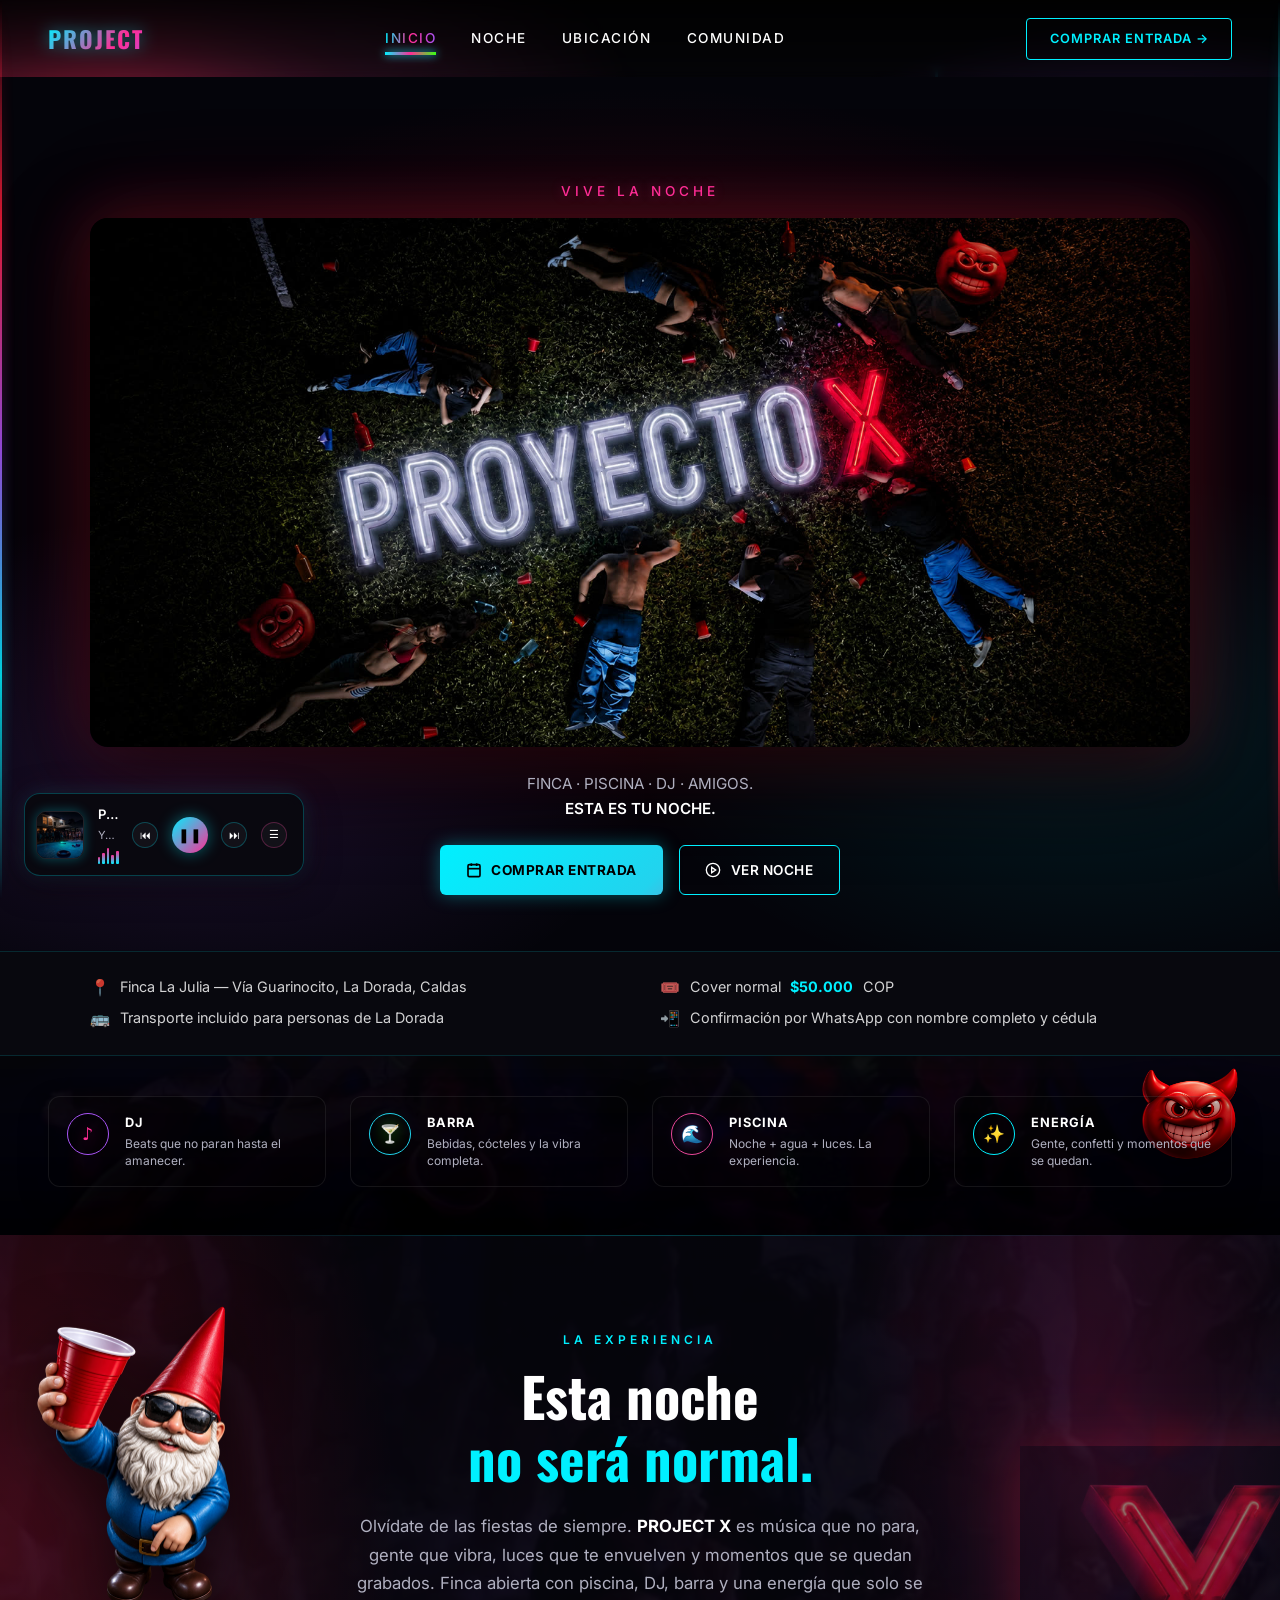
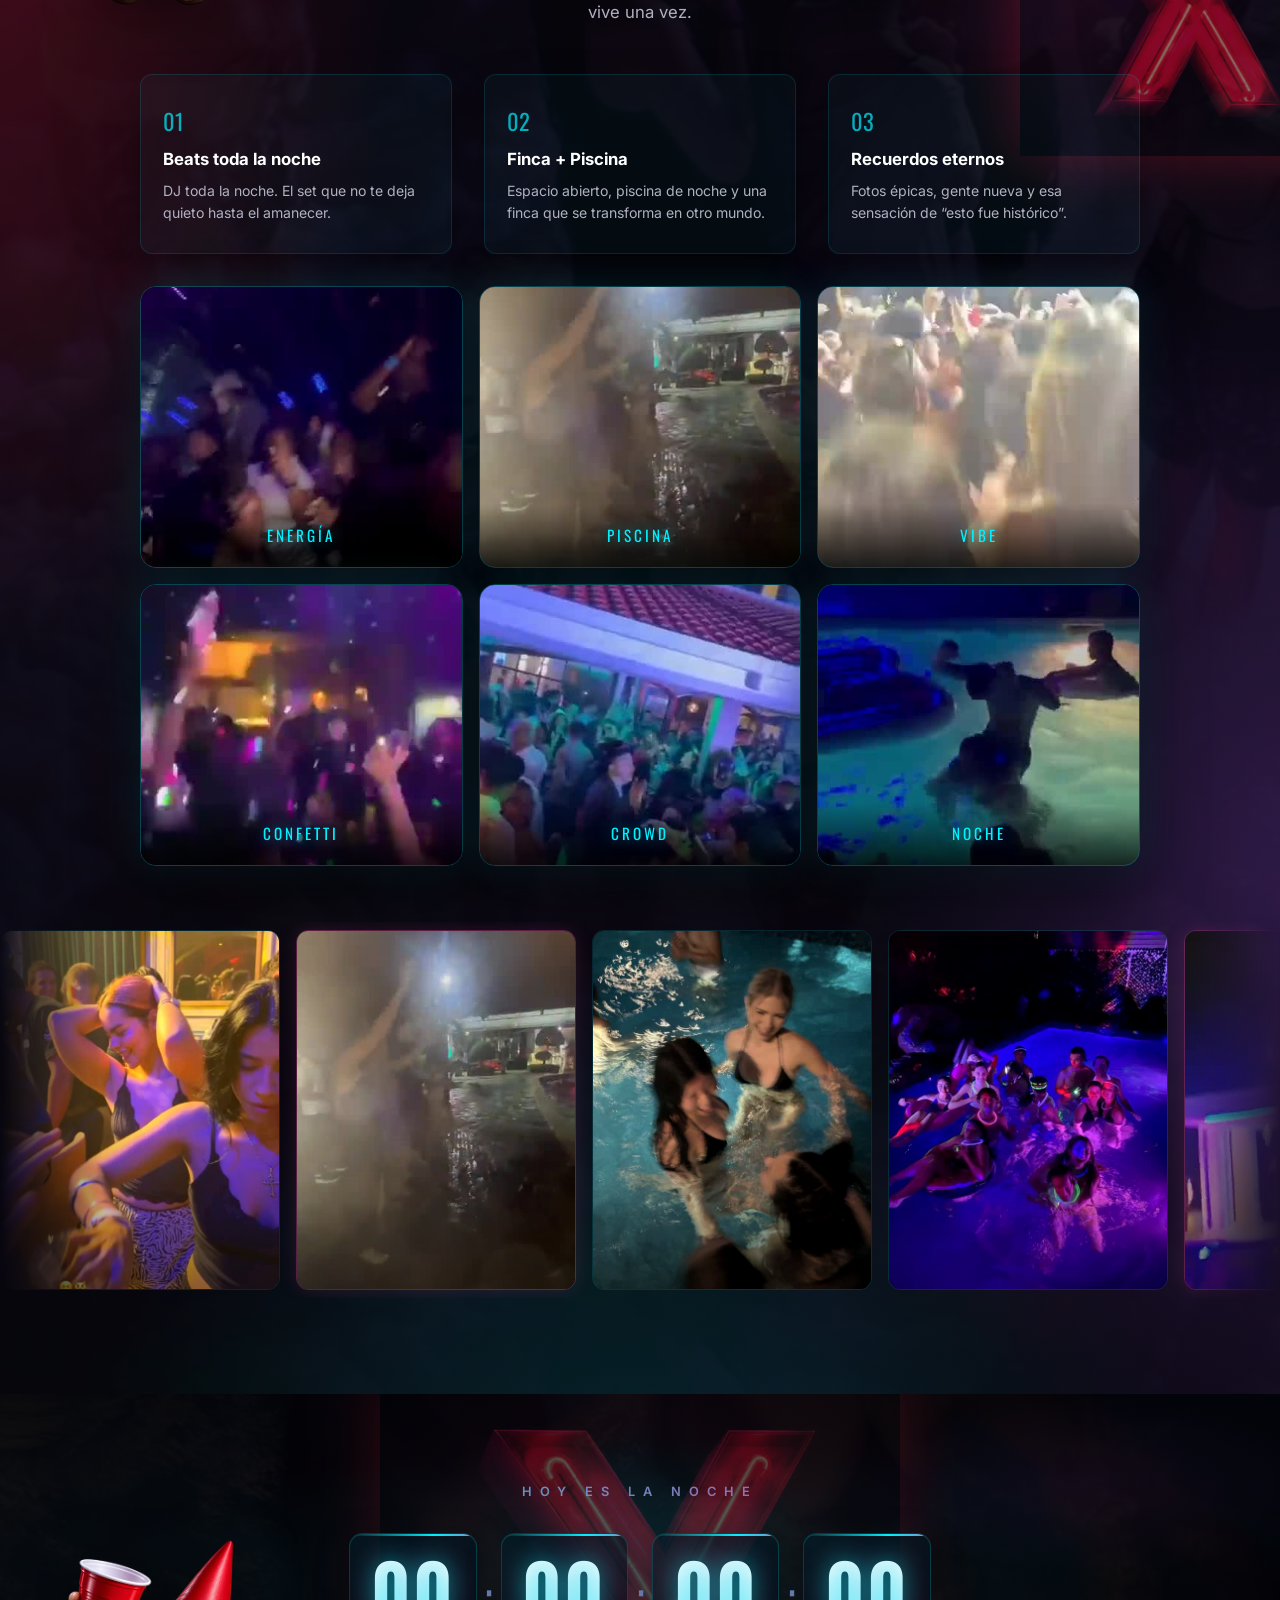
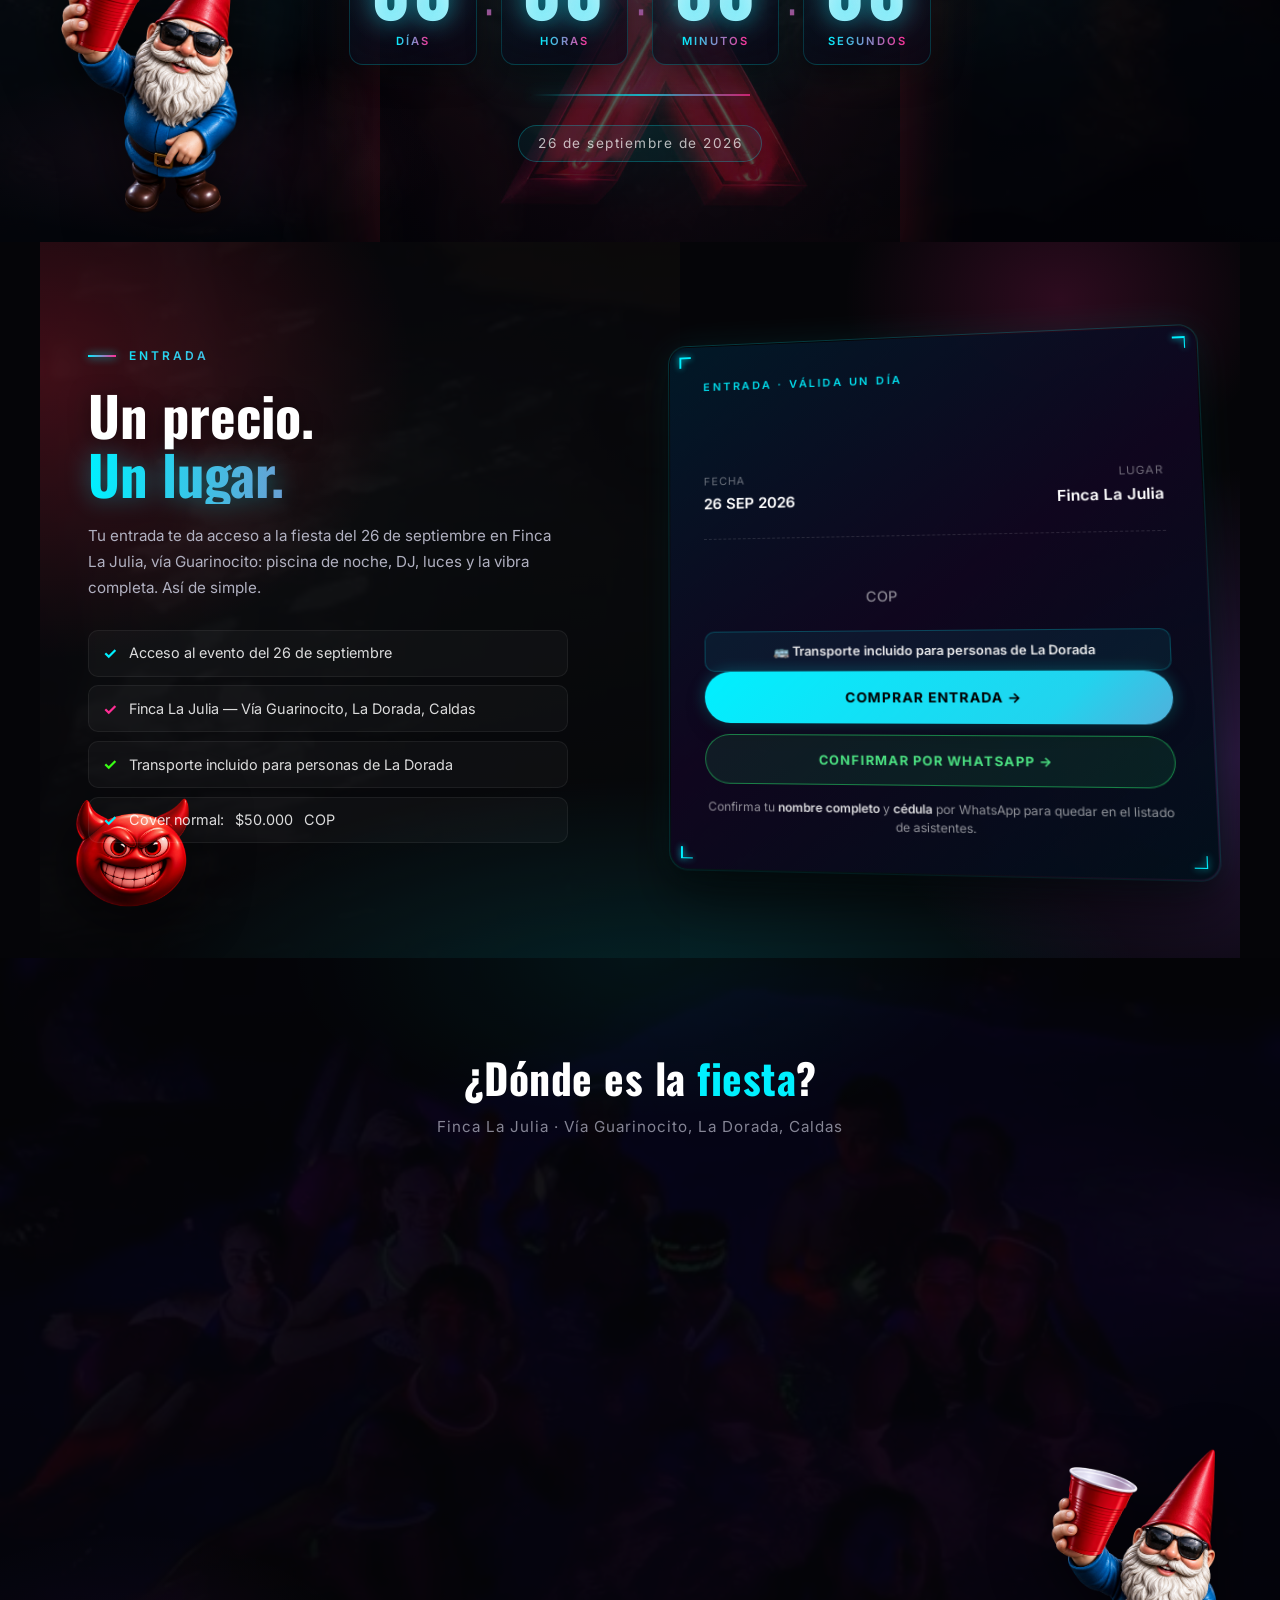
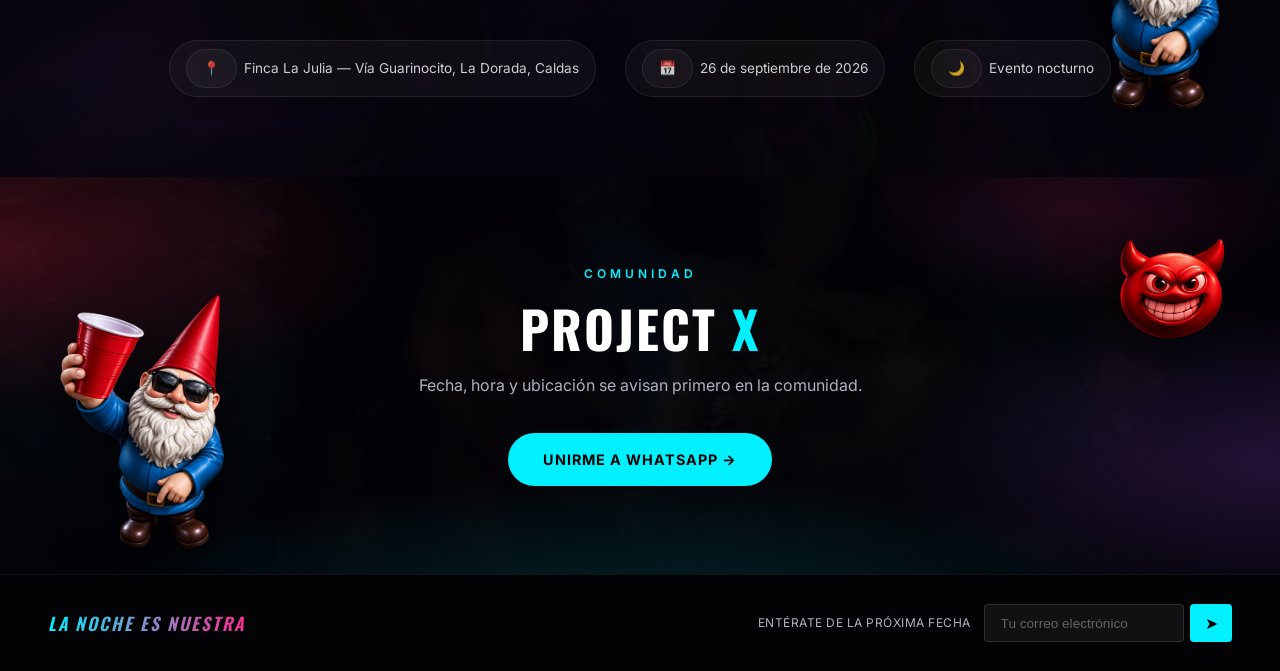
==== commit eea700e3: "Show more gnomes, in spots where they are actually visible The single gnome sat behind the video gri" ====
--- a/index.html
+++ b/index.html
@@ -249,6 +249,7 @@
     <div class="section-photo-bg" style="background-image:url('assets/img/party14.jpg')"></div>
     <canvas class="countdown-canvas" id="countdownCanvas"></canvas>
     <img src="assets/img/x-neon.jpg" alt="" aria-hidden="true" loading="lazy" class="deco deco-x deco-countdown-x">
+    <img src="assets/img/enano.png" alt="" aria-hidden="true" loading="lazy" class="deco deco-png deco-flota deco-count-enano">
     <p class="countdown-label" id="countdownLabel">LA PREVENTA TERMINA EN</p>
     <div class="countdown">
       <div class="countdown-item">
@@ -332,6 +333,7 @@
 
   <!-- MAP -->
   <section class="map-section" id="ubicacion">
+    <img src="assets/img/enano.png" alt="" aria-hidden="true" loading="lazy" class="deco deco-png deco-flota deco-mapa-enano">
     <div class="section-photo-bg" style="background-image:url('assets/img/party18.jpg')"></div>
     <h2 class="anim anim-up">¿Dónde es la <span>fiesta</span>?</h2>
     <p class="map-subtitle anim anim-up delay-1">
@@ -367,6 +369,7 @@
   <section class="comunidad-section" id="comunidad">
     <div class="comunidad-bg"></div>
     <img src="assets/img/diablillo.png" alt="" aria-hidden="true" loading="lazy" class="deco deco-png deco-flota deco-comunidad">
+    <img src="assets/img/enano.png" alt="" aria-hidden="true" loading="lazy" class="deco deco-png deco-flota deco-comu-enano">
     <div class="comunidad-inner anim anim-up">
       <p class="comunidad-eyebrow">COMUNIDAD</p>
       <h2 class="comunidad-title">PROJECT <span>X</span></h2>
--- a/css/styles.css
+++ b/css/styles.css
@@ -2788,7 +2788,7 @@
   position: absolute;
   pointer-events: none;
   user-select: none;
-  z-index: 1;
+  z-index: 2;
   opacity: 1;
 }
 
@@ -2800,8 +2800,8 @@
 .deco-png { filter: drop-shadow(0 12px 30px rgba(0,0,0,0.6)); }
 
 @keyframes decoFlota {
-  from { transform: translateY(0) rotate(var(--giro, 0deg)); }
-  to   { transform: translateY(-22px) rotate(var(--giro, 0deg)); }
+  from { transform: translateY(0)     rotate(var(--giro, 0deg)) scaleX(var(--voltea, 1)); }
+  to   { transform: translateY(-20px) rotate(var(--giro, 0deg)) scaleX(var(--voltea, 1)); }
 }
 .deco-flota { animation: decoFlota 6s ease-in-out infinite alternate; }
 @media (prefers-reduced-motion: reduce) { .deco-flota { animation: none; } }
@@ -2811,8 +2811,14 @@
 .deco-features { top: 6px; right: 3%; width: 110px; --giro: 12deg; }
 
 /* Noche: el enano abajo a la izquierda, X grande de fondo a la derecha */
-.deco-noche-enano { bottom: 0; left: 1.5%; width: 190px; --giro: -6deg; }
+.deco-noche-enano { top: 4%; left: 2%; width: 230px; --giro: -7deg; }
 .deco-noche-x     { top: 12%; right: -60px; width: 320px; opacity: 0.5; }
+
+/* Enanos repartidos: van en los margenes laterales de las secciones
+   centradas, que es donde de verdad no hay ni texto ni fotos. */
+.deco-count-enano  { bottom: 6%; left: 4%;  width: 210px; --giro: 6deg;  --voltea: -1; animation-delay: -2s; }
+.deco-mapa-enano   { bottom: 8%; right: 3%; width: 200px; --giro: -8deg; animation-delay: -4s; }
+.deco-comu-enano   { bottom: 6%; left: 4%;  width: 195px; --giro: 7deg;  --voltea: -1; animation-delay: -1s; }
 
 /* Countdown: X enorme detras del contador */
 .deco-countdown-x { top: 50%; left: 50%; width: 520px; transform: translate(-50%, -50%); opacity: 0.30; }
@@ -2826,10 +2832,17 @@
 @media (max-width: 1024px) {
   .deco-noche-x, .deco-entrada { display: none; }
   .deco-countdown-x { width: 360px; }
+  .deco-noche-enano { width: 150px; }
+  .deco-count-enano, .deco-mapa-enano, .deco-comu-enano { width: 140px; }
 }
 @media (max-width: 768px) {
   .deco-features   { width: 68px; top: 4px; right: 2%; }
-  .deco-noche-enano{ width: 108px; }
+  /* El giro ensancha la caja unos px, por eso el margen es 4% y no 1%:
+     con 1% los enanos asomaban recortados por el borde de la pantalla. */
+  .deco-noche-enano{ width: 96px; top: 2%; left: 4%; }
   .deco-comunidad  { width: 74px; top: 8%; }
+  .deco-count-enano{ width: 92px;  bottom: 3%; left: 4%; }
+  .deco-mapa-enano { width: 92px;  bottom: 4%; right: 4%; }
+  .deco-comu-enano { width: 92px;  bottom: 3%; left: 4%; }
   .deco-countdown-x{ width: 260px; opacity: 0.22; }
 }
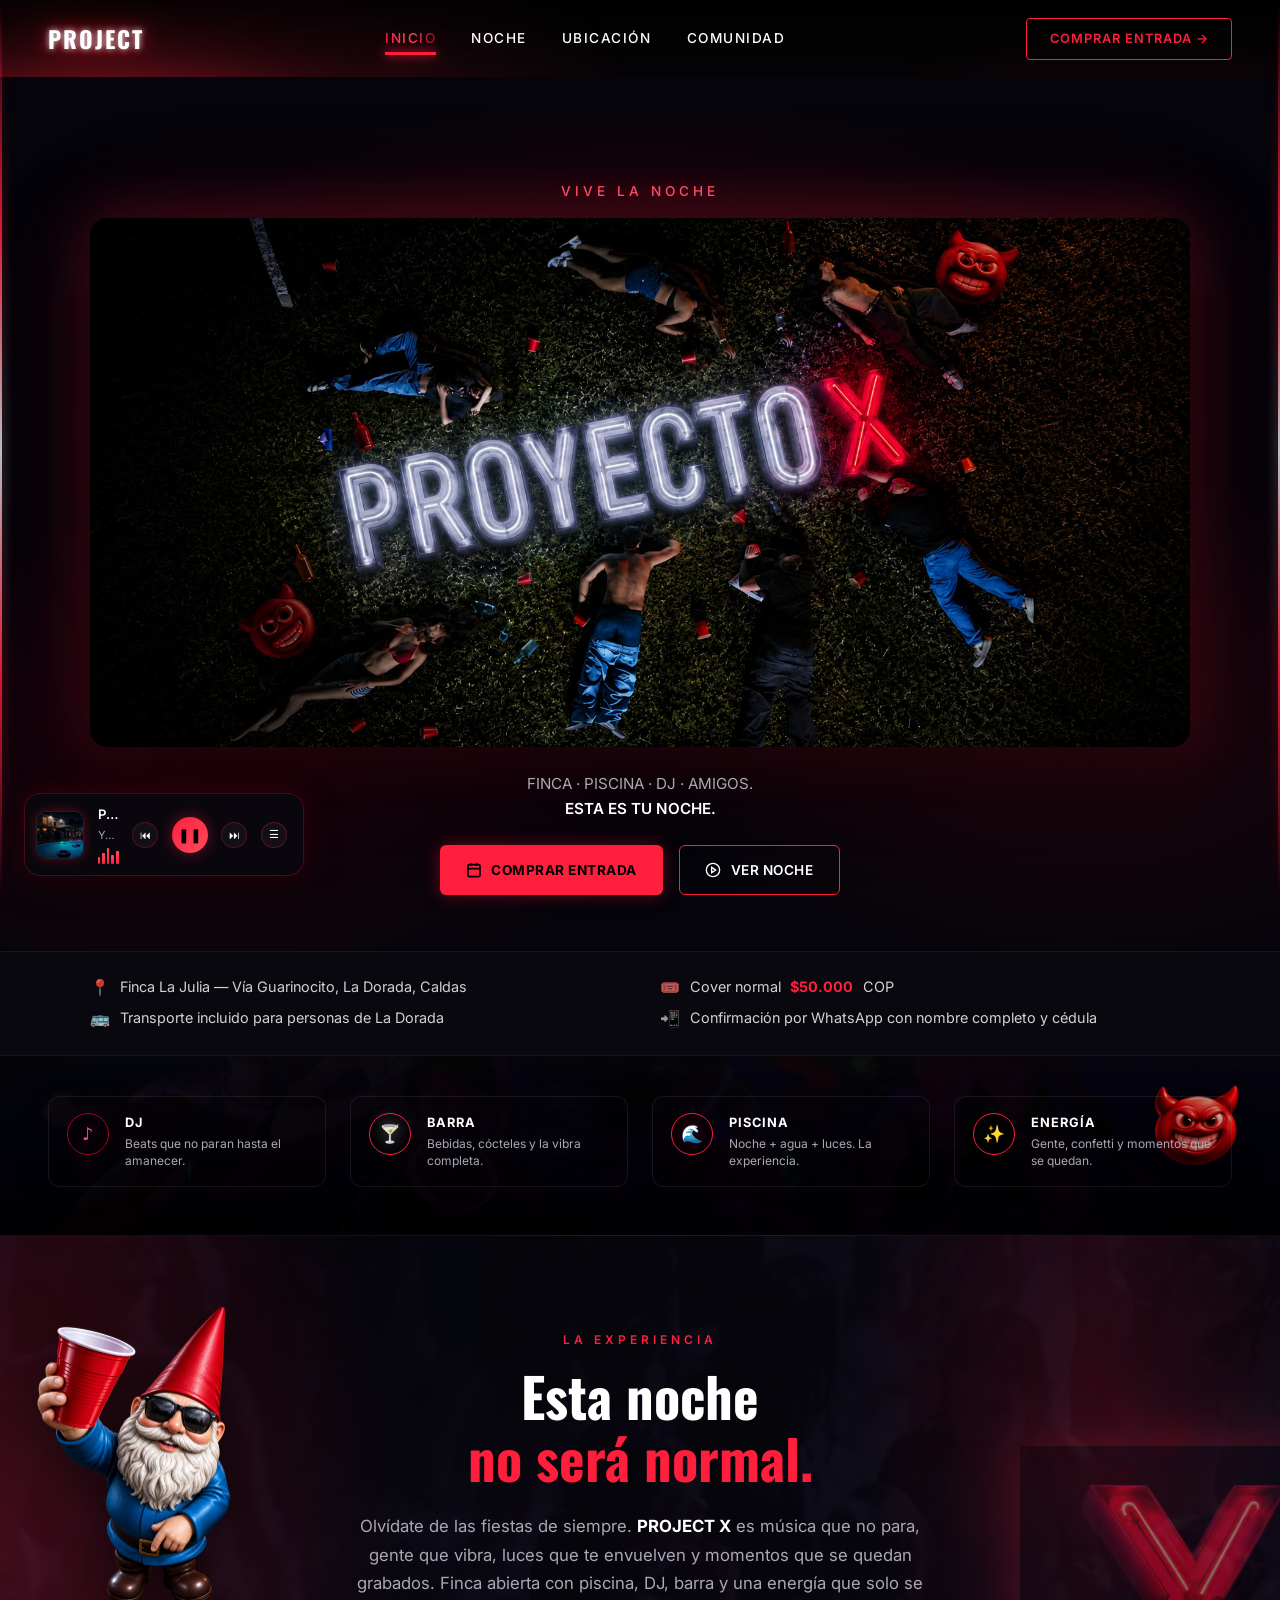
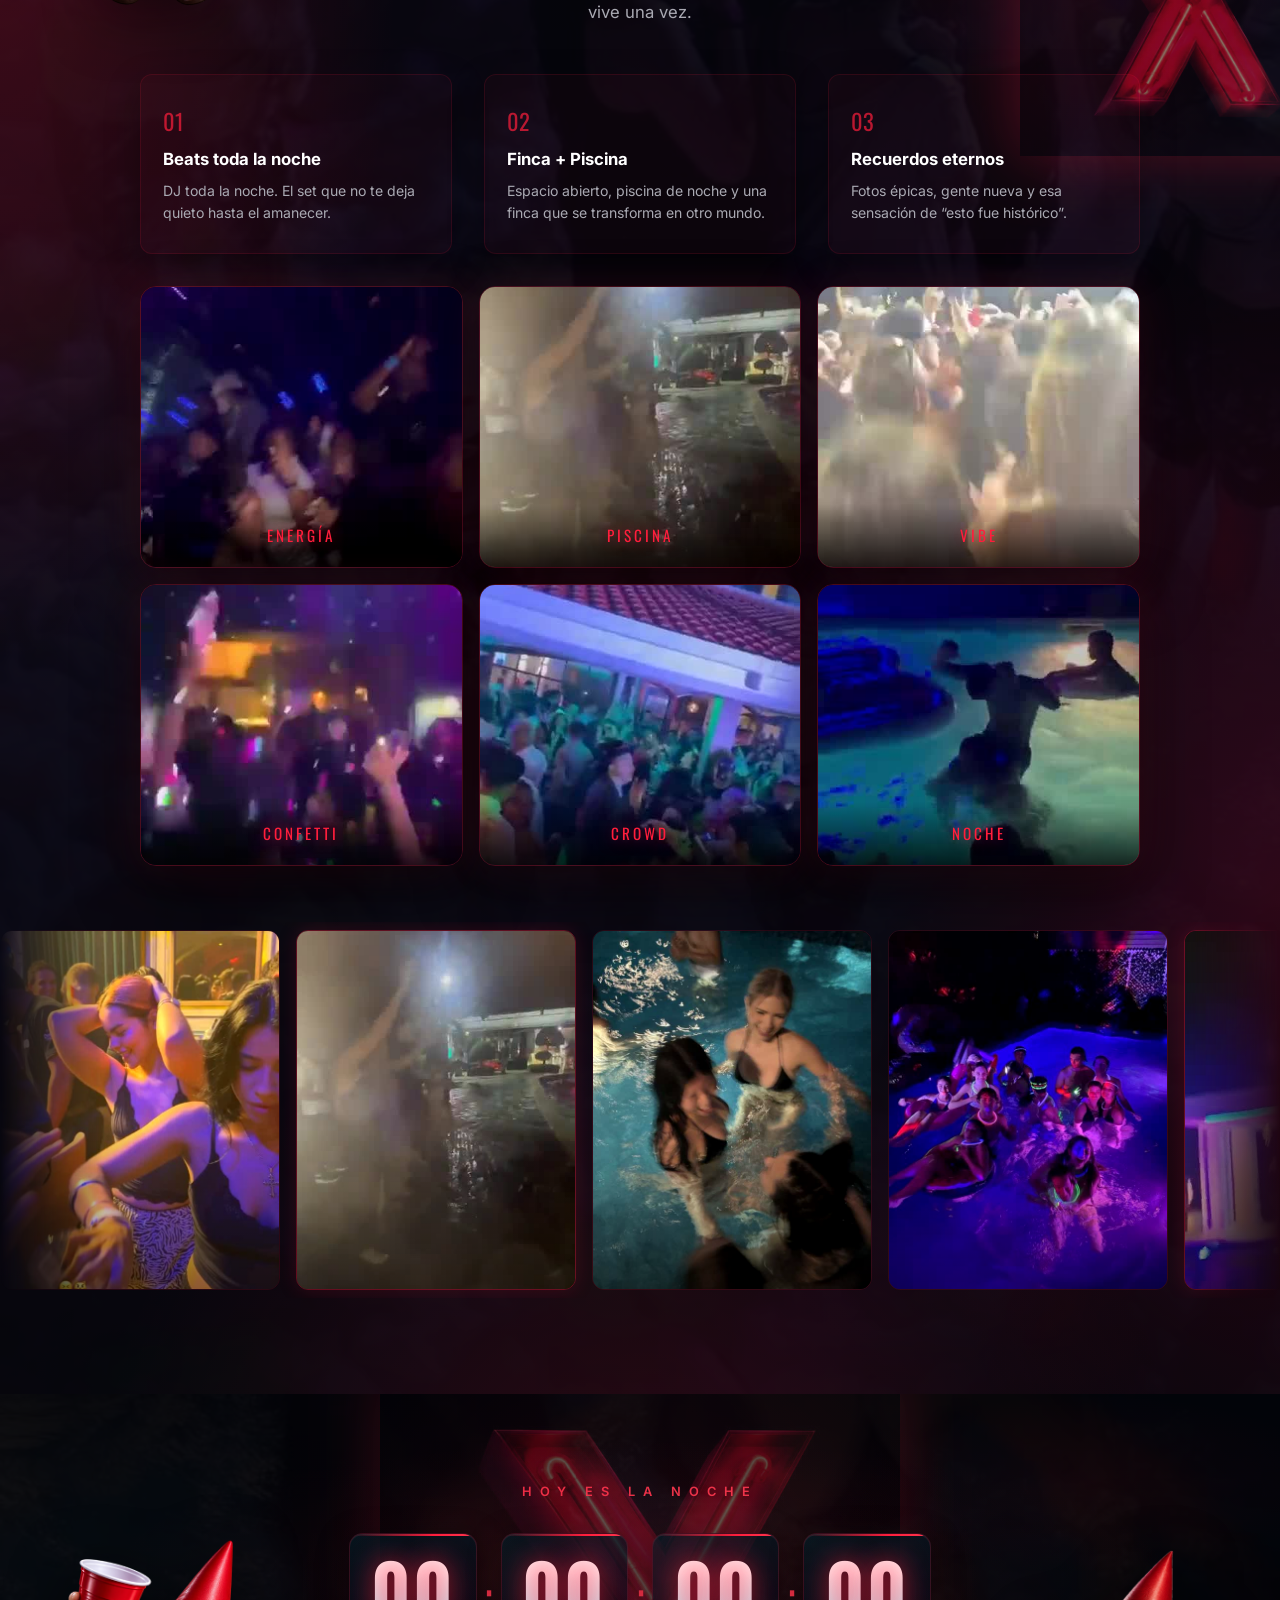
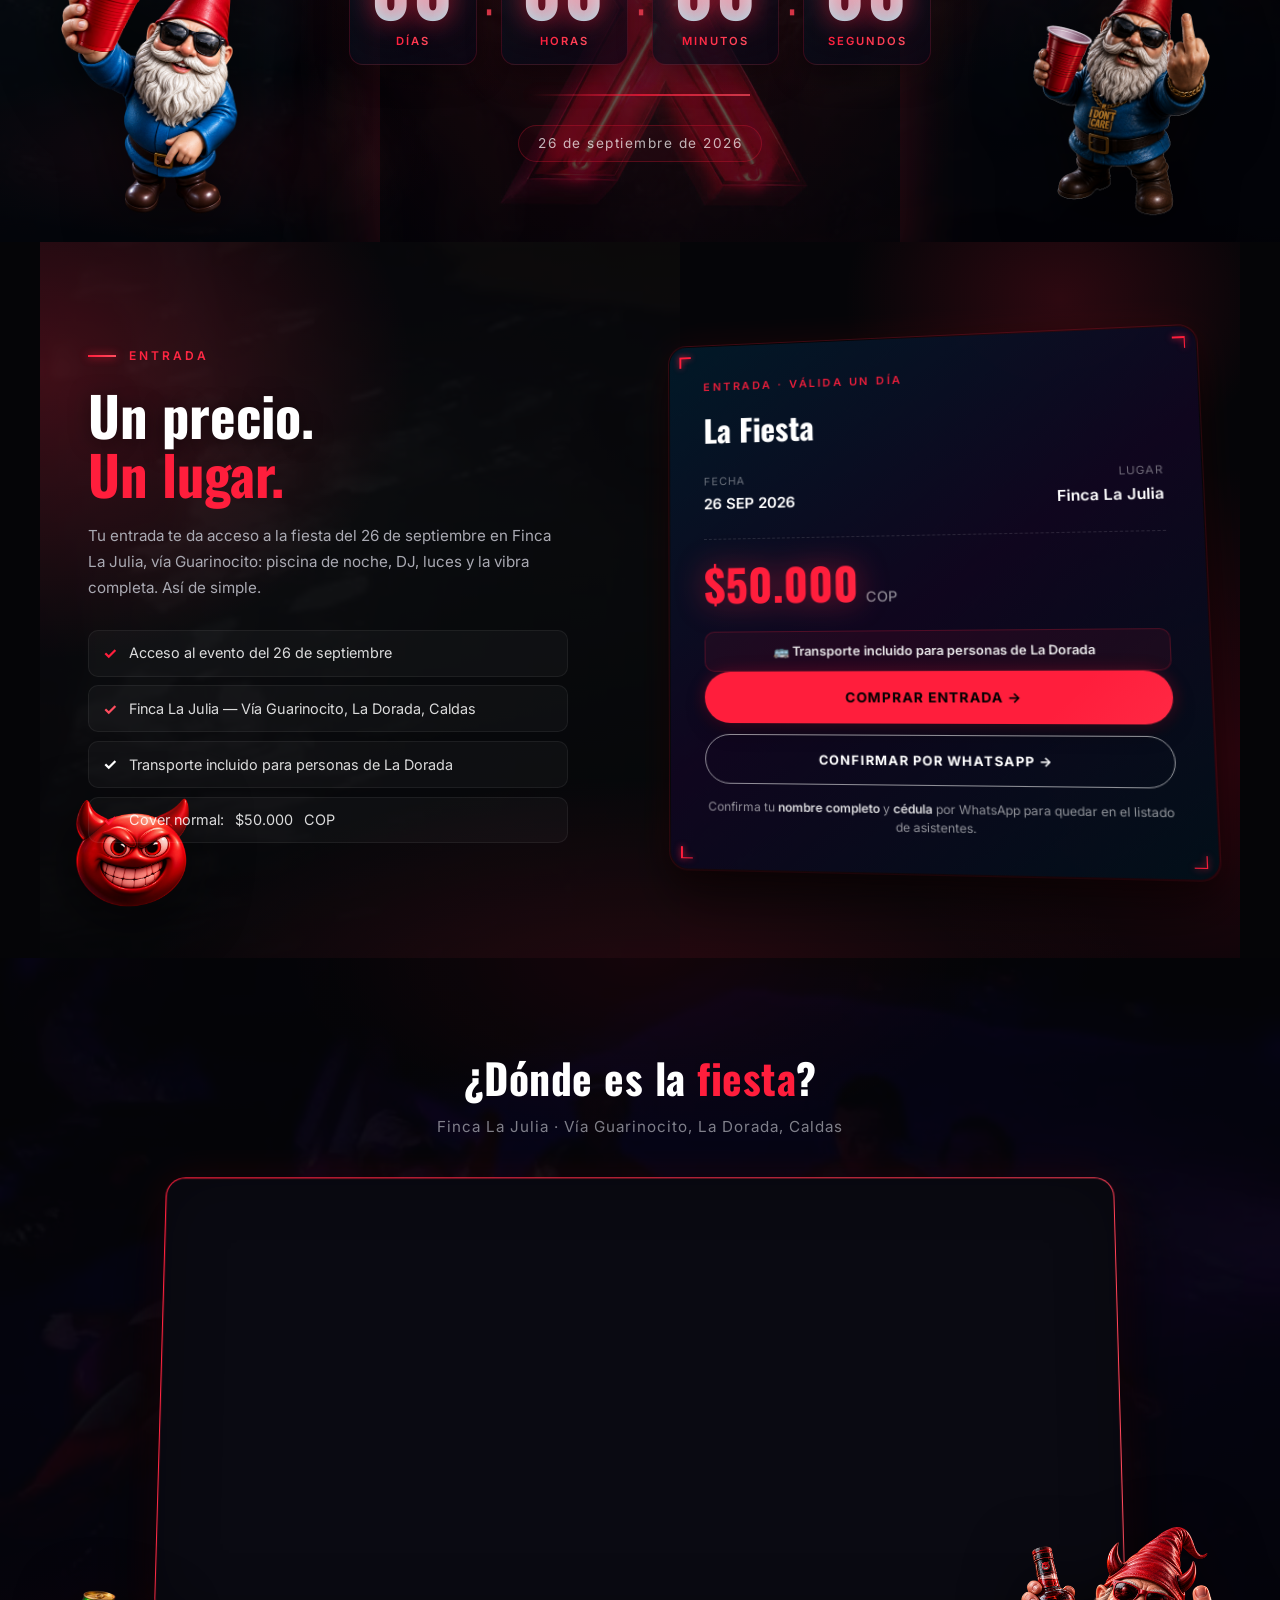
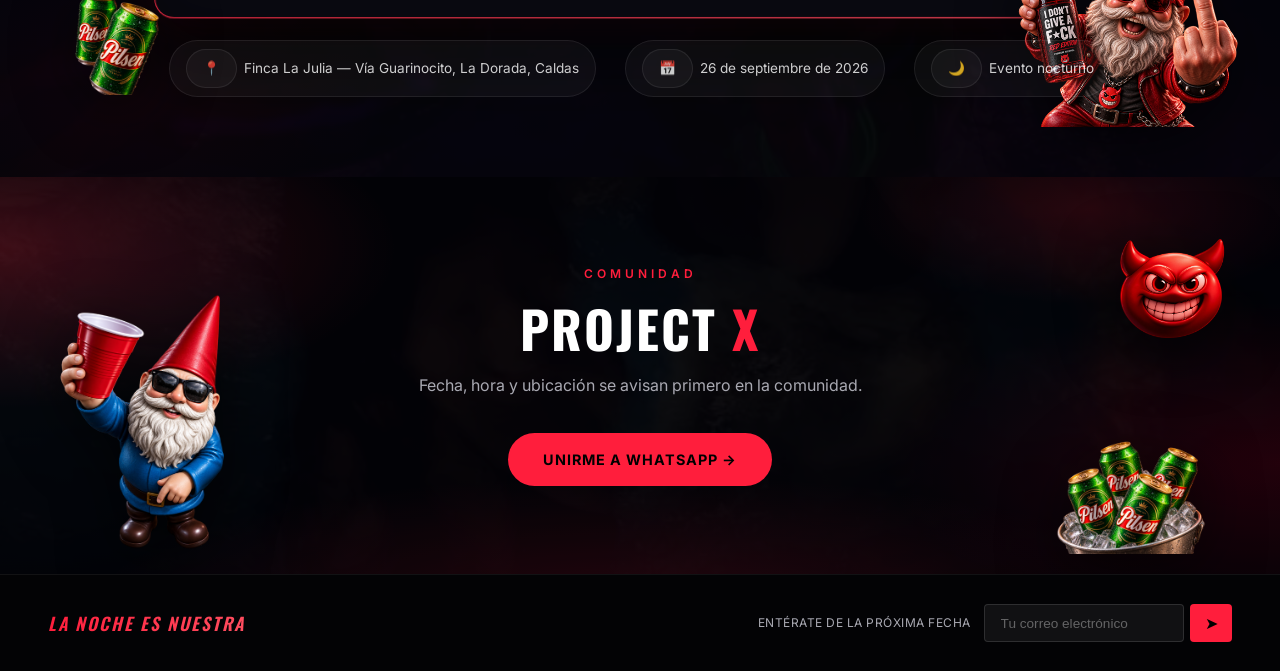
==== commit 9354d7b3: "Add the aggressive gnome, the demon gnome and the beer props - Aggressive gnome beside the countdown" ====
--- a/index.html
+++ b/index.html
@@ -250,6 +250,7 @@
     <canvas class="countdown-canvas" id="countdownCanvas"></canvas>
     <img src="assets/img/x-neon.jpg" alt="" aria-hidden="true" loading="lazy" class="deco deco-x deco-countdown-x">
     <img src="assets/img/enano.png" alt="" aria-hidden="true" loading="lazy" class="deco deco-png deco-flota deco-count-enano">
+    <img src="assets/img/enano-agresivo.png" alt="" aria-hidden="true" loading="lazy" class="deco deco-png deco-flota deco-count-agresivo">
     <p class="countdown-label" id="countdownLabel">LA PREVENTA TERMINA EN</p>
     <div class="countdown">
       <div class="countdown-item">
@@ -333,7 +334,8 @@
 
   <!-- MAP -->
   <section class="map-section" id="ubicacion">
-    <img src="assets/img/enano.png" alt="" aria-hidden="true" loading="lazy" class="deco deco-png deco-flota deco-mapa-enano">
+    <img src="assets/img/enano-endemoniado.png" alt="" aria-hidden="true" loading="lazy" class="deco deco-png deco-flota deco-mapa-demonio">
+    <img src="assets/img/cerveza.png" alt="" aria-hidden="true" loading="lazy" class="deco deco-png deco-flota deco-mapa-cerveza">
     <div class="section-photo-bg" style="background-image:url('assets/img/party18.jpg')"></div>
     <h2 class="anim anim-up">¿Dónde es la <span>fiesta</span>?</h2>
     <p class="map-subtitle anim anim-up delay-1">
@@ -370,6 +372,7 @@
     <div class="comunidad-bg"></div>
     <img src="assets/img/diablillo.png" alt="" aria-hidden="true" loading="lazy" class="deco deco-png deco-flota deco-comunidad">
     <img src="assets/img/enano.png" alt="" aria-hidden="true" loading="lazy" class="deco deco-png deco-flota deco-comu-enano">
+    <img src="assets/img/cervezas.png" alt="" aria-hidden="true" loading="lazy" class="deco deco-png deco-flota deco-comu-cervezas">
     <div class="comunidad-inner anim anim-up">
       <p class="comunidad-eyebrow">COMUNIDAD</p>
       <h2 class="comunidad-title">PROJECT <span>X</span></h2>
--- a/css/styles.css
+++ b/css/styles.css
@@ -28,13 +28,13 @@
    ========================================================================== */
 
 :root {
-  --cyan: #00f0ff;
+  --cyan: #ff1e3c;
   --cyan-dark: #00c4d4;
-  --cyan-glow: rgba(0, 240, 255, 0.4);
-  --purple: #a855f7;
-  --magenta: #ec4899;
+  --cyan-glow: rgba(255,30,60,0.4);
+  --purple: #a8001e;
+  --magenta: #ff1e3c;
   --pink: #ff2d95;
-  --lime: #39ff14;
+  --lime: #ffffff;
   --orange: #ff6b00;
   --blue: #4d7cff;
   --bg-dark: #050508;
@@ -65,12 +65,12 @@
   pointer-events: none;
   z-index: 0;
   background:
-    radial-gradient(ellipse 70% 45% at 12% 12%, rgba(236,72,153,0.22) 0%, transparent 55%),
-    radial-gradient(ellipse 55% 40% at 88% 22%, rgba(168,85,247,0.20) 0%, transparent 50%),
-    radial-gradient(ellipse 50% 45% at 50% 88%, rgba(0,240,255,0.16) 0%, transparent 55%),
-    radial-gradient(ellipse 40% 30% at 72% 58%, rgba(255,45,149,0.14) 0%, transparent 50%),
-    radial-gradient(ellipse 35% 28% at 22% 72%, rgba(57,255,20,0.10) 0%, transparent 50%),
-    radial-gradient(ellipse 30% 25% at 40% 40%, rgba(255,107,0,0.06) 0%, transparent 50%);
+    radial-gradient(ellipse 70% 45% at 12% 12%, rgba(255,30,60,0.22) 0%, transparent 55%),
+    radial-gradient(ellipse 55% 40% at 88% 22%, rgba(168,0,30,0.20) 0%, transparent 50%),
+    radial-gradient(ellipse 50% 45% at 50% 88%, rgba(255,30,60,0.16) 0%, transparent 55%),
+    radial-gradient(ellipse 40% 30% at 72% 58%, rgba(255,30,60,0.14) 0%, transparent 50%),
+    radial-gradient(ellipse 35% 28% at 22% 72%, rgba(255,255,255,0.10) 0%, transparent 50%),
+    radial-gradient(ellipse 30% 25% at 40% 40%, rgba(255,30,60,0.06) 0%, transparent 50%);
   animation: discoWash 18s ease-in-out infinite alternate;
 }
 @keyframes discoWash {
@@ -81,9 +81,9 @@
 header, section, footer { position: relative; z-index: 1; }
 
 .features .feature:nth-child(2) .feature-icon { color: var(--cyan); text-shadow: 0 0 16px var(--cyan-glow); }
-.features .feature:nth-child(3) .feature-icon { color: var(--pink); text-shadow: 0 0 16px rgba(255,45,149,0.5); }
-.features .feature:nth-child(4) .feature-icon { color: var(--lime); text-shadow: 0 0 16px rgba(57,255,20,0.45); }
-.features .feature:nth-child(5) .feature-icon { color: var(--purple); text-shadow: 0 0 16px rgba(168,85,247,0.5); }
+.features .feature:nth-child(3) .feature-icon { color: var(--pink); text-shadow: 0 0 16px rgba(255,30,60,0.5); }
+.features .feature:nth-child(4) .feature-icon { color: var(--lime); text-shadow: 0 0 16px rgba(255,255,255,0.45); }
+.features .feature:nth-child(5) .feature-icon { color: var(--purple); text-shadow: 0 0 16px rgba(168,0,30,0.5); }
 
 
 /* ========== HEADER ========== */
@@ -112,7 +112,7 @@
   -webkit-text-fill-color: transparent;
   background-clip: text;
   text-transform: uppercase;
-  filter: drop-shadow(0 0 8px rgba(0,240,255,0.5));
+  filter: drop-shadow(0 0 8px rgba(255,30,60,0.5));
 }
 
 nav {
@@ -144,7 +144,7 @@
   width: 100%;
   height: 2px;
   background: linear-gradient(90deg, var(--cyan), var(--pink));
-  box-shadow: 0 0 8px var(--cyan), 0 0 14px rgba(236,72,153,0.35);
+  box-shadow: 0 0 8px var(--cyan), 0 0 14px rgba(255,30,60,0.35);
 }
 
 .btn-comprar {
@@ -181,7 +181,7 @@
   background-image: 
     linear-gradient(to right, rgba(0,0,0,0.78) 0%, rgba(0,0,0,0.55) 45%, rgba(0,0,8,0.42) 100%),
     linear-gradient(to top, rgba(0,0,0,0.55) 0%, transparent 45%),
-    radial-gradient(ellipse 60% 50% at 80% 30%, rgba(0,80,200,0.15) 0%, transparent 55%),
+    radial-gradient(ellipse 60% 50% at 80% 30%, rgba(168,0,30,0.15) 0%, transparent 55%),
     url('../assets/img/hero-bg.jpg');
   background-size: cover;
   background-position: center 45%;
@@ -199,7 +199,7 @@
   letter-spacing: 4px;
   text-transform: uppercase;
   color: var(--pink);
-  text-shadow: 0 0 12px rgba(255,45,149,0.35);
+  text-shadow: 0 0 12px rgba(255,30,60,0.35);
   margin-bottom: 0.6rem;
 }
 
@@ -224,7 +224,7 @@
   -webkit-background-clip: text;
   -webkit-text-fill-color: transparent;
   background-clip: text;
-  filter: drop-shadow(0 0 18px rgba(236,72,153,0.55)) drop-shadow(0 0 14px rgba(0,240,255,0.45)) drop-shadow(0 2px 12px rgba(0,0,0,0.7));
+  filter: drop-shadow(0 0 18px rgba(255,30,60,0.55)) drop-shadow(0 0 14px rgba(255,30,60,0.45)) drop-shadow(0 2px 12px rgba(0,0,0,0.7));
   font-style: italic;
   letter-spacing: -1px;
   animation: neonShift 6s ease-in-out infinite alternate;
@@ -258,7 +258,7 @@
   align-items: center;
   gap: 0.6rem;
   padding: 0.85rem 1.6rem;
-  background: linear-gradient(135deg, var(--cyan) 0%, #22d3ee 50%, var(--pink) 100%);
+  background: linear-gradient(135deg, var(--cyan) 0%, #ff1e3c 50%, var(--pink) 100%);
   color: #000;
   font-size: 0.85rem;
   font-weight: 700;
@@ -298,7 +298,7 @@
 .btn-secondary:hover {
   border-color: var(--cyan);
   color: var(--cyan);
-  background: rgba(0,240,255,0.08);
+  background: rgba(255,30,60,0.08);
 }
 
 /* Los bloques que dependen de la fase (preventa / cover normal) se ocultan
@@ -311,8 +311,8 @@
    transporte y confirmacion. Sin relleno de marketing. */
 .info-evento {
   background: #08080e;
-  border-top: 1px solid rgba(0,240,255,0.14);
-  border-bottom: 1px solid rgba(0,240,255,0.14);
+  border-top: 1px solid rgba(255,30,60,0.14);
+  border-bottom: 1px solid rgba(255,30,60,0.14);
   padding: 1.6rem 3rem;
 }
 .info-lista {
@@ -370,7 +370,7 @@
   transition: border-color 0.3s, color 0.3s, box-shadow 0.3s;
 }
 .feature:nth-of-type(2) .feature-icon { border-color: var(--purple); color: var(--purple); }
-.feature:nth-of-type(3) .feature-icon { border-color: #22d3ee; color: #22d3ee; }
+.feature:nth-of-type(3) .feature-icon { border-color: #ff1e3c; color: #ff1e3c; }
 .feature:nth-of-type(4) .feature-icon { border-color: var(--magenta); color: var(--magenta); }
 .feature:hover .feature-icon {
   box-shadow: 0 0 16px currentColor;
@@ -408,7 +408,7 @@
   transform: translate(-50%, -50%);
   width: 600px;
   height: 600px;
-  background: radial-gradient(circle, rgba(0,240,255,0.06) 0%, transparent 70%);
+  background: radial-gradient(circle, rgba(255,30,60,0.06) 0%, transparent 70%);
   pointer-events: none;
 }
 
@@ -443,14 +443,14 @@
   font-weight: 700;
   color: #fff;
   line-height: 1;
-  text-shadow: 0 0 30px rgba(0,240,255,0.5), 0 0 60px rgba(0,240,255,0.2);
+  text-shadow: 0 0 30px rgba(255,30,60,0.5), 0 0 60px rgba(255,30,60,0.2);
   letter-spacing: 2px;
 }
 
 .countdown-separator {
   font-family: 'Oswald', sans-serif;
   font-size: clamp(2.2rem, 5vw, 3.5rem);
-  color: rgba(0,240,255,0.5);
+  color: rgba(255,30,60,0.5);
   margin-top: 0.15em;
   font-weight: 300;
 }
@@ -574,11 +574,11 @@
 
 .ticket-card {
   background: linear-gradient(160deg, rgba(0,40,50,0.9) 0%, rgba(0,20,30,0.95) 100%);
-  border: 1px solid rgba(0,240,255,0.2);
+  border: 1px solid rgba(255,30,60,0.2);
   border-radius: 16px;
   padding: 2rem;
   position: relative;
-  box-shadow: 0 20px 60px rgba(0,0,0,0.5), 0 0 40px rgba(0,240,255,0.08);
+  box-shadow: 0 20px 60px rgba(0,0,0,0.5), 0 0 40px rgba(255,30,60,0.08);
   overflow: hidden;
 }
 
@@ -589,7 +589,7 @@
   left: 0;
   right: 0;
   height: 1px;
-  background: linear-gradient(90deg, transparent, rgba(0,240,255,0.5), transparent);
+  background: linear-gradient(90deg, transparent, rgba(255,30,60,0.5), transparent);
 }
 
 .ticket-card-header {
@@ -648,12 +648,12 @@
   font-family: 'Oswald', sans-serif;
   font-size: 2.8rem;
   font-weight: 700;
-  background: linear-gradient(90deg, var(--cyan) 0%, #22d3ee 40%, var(--pink) 100%);
+  background: linear-gradient(90deg, var(--cyan) 0%, #ff1e3c 40%, var(--pink) 100%);
   background-size: 200% auto;
   -webkit-background-clip: text;
   -webkit-text-fill-color: transparent;
   background-clip: text;
-  filter: drop-shadow(0 0 16px rgba(0,240,255,0.45));
+  filter: drop-shadow(0 0 16px rgba(255,30,60,0.45));
   animation: gradientMove 4s ease infinite;
   line-height: 1;
 }
@@ -704,7 +704,7 @@
   margin-top: 0.7rem;
   background: rgba(37,211,102,0.10);
   border: 1.5px solid rgba(37,211,102,0.55);
-  color: #4ade80;
+  color: #ffffff;
   font-size: 0.8rem;
   font-weight: 700;
   letter-spacing: 1px;
@@ -740,8 +740,8 @@
   gap: 0.45rem;
   margin-top: 1rem;
   padding: 0.6rem 0.8rem;
-  background: rgba(0,240,255,0.07);
-  border: 1px solid rgba(0,240,255,0.22);
+  background: rgba(255,30,60,0.07);
+  border: 1px solid rgba(255,30,60,0.22);
   border-radius: 10px;
   font-size: 0.8rem;
   font-weight: 600;
@@ -783,7 +783,7 @@
   font-weight: 600;
   letter-spacing: 2px;
   text-transform: uppercase;
-  background: linear-gradient(90deg, var(--cyan), #a855f7);
+  background: linear-gradient(90deg, var(--cyan), #a8001e);
   -webkit-background-clip: text;
   -webkit-text-fill-color: transparent;
   background-clip: text;
@@ -963,8 +963,8 @@
   left: 0;
   right: 0;
   height: 1.5px;
-  background: linear-gradient(90deg, transparent, rgba(0,240,255,0.8), transparent);
-  box-shadow: 0 0 12px rgba(0,240,255,0.6);
+  background: linear-gradient(90deg, transparent, rgba(255,30,60,0.8), transparent);
+  box-shadow: 0 0 12px rgba(255,30,60,0.6);
   top: 0;
   opacity: 0.6;
   animation: none !important;
@@ -1038,7 +1038,7 @@
   left: -10%;
   width: 120%;
   height: 1px;
-  background: linear-gradient(90deg, transparent, rgba(0,240,255,0.8), transparent);
+  background: linear-gradient(90deg, transparent, rgba(255,30,60,0.8), transparent);
 }
 .ticket-card .fine-lines span:nth-child(1) { top: 22%; animation: lineSlide 8s linear infinite; }
 .ticket-card .fine-lines span:nth-child(2) { top: 48%; animation: lineSlide 11s linear infinite reverse; }
@@ -1079,13 +1079,13 @@
   margin: 0 auto;
   border-radius: 16px;
   overflow: hidden;
-  border: 1px solid rgba(0,240,255,0.2);
-  box-shadow: 0 20px 60px rgba(0,0,0,0.5), 0 0 40px rgba(0,240,255,0.08);
+  border: 1px solid rgba(255,30,60,0.2);
+  box-shadow: 0 20px 60px rgba(0,0,0,0.5), 0 0 40px rgba(255,30,60,0.08);
   transition: all 0.4s;
   position: relative;
 }
 .map-wrapper:hover {
-  box-shadow: 0 25px 70px rgba(0,0,0,0.6), 0 0 50px rgba(0,240,255,0.18);
+  box-shadow: 0 25px 70px rgba(0,0,0,0.6), 0 0 50px rgba(255,30,60,0.18);
   transform: translateY(-4px);
 }
 .map-wrapper iframe {
@@ -1138,7 +1138,7 @@
   transform: translateX(-50%);
   width: 80%;
   height: 1px;
-  background: linear-gradient(90deg, transparent, rgba(0,240,255,0.3), transparent);
+  background: linear-gradient(90deg, transparent, rgba(255,30,60,0.3), transparent);
 }
 .noche-eyebrow {
   font-size: 0.75rem;
@@ -1172,18 +1172,18 @@
   margin: 0 auto;
 }
 .noche-item {
-  background: rgba(0,240,255,0.03);
-  border: 1px solid rgba(0,240,255,0.12);
+  background: rgba(255,30,60,0.03);
+  border: 1px solid rgba(255,30,60,0.12);
   border-radius: 12px;
   padding: 1.8rem 1.4rem;
   transition: all 0.35s;
   text-align: left;
 }
 .noche-item:hover {
-  background: rgba(0,240,255,0.07);
-  border-color: rgba(0,240,255,0.3);
+  background: rgba(255,30,60,0.07);
+  border-color: rgba(255,30,60,0.3);
   transform: translateY(-6px);
-  box-shadow: 0 15px 40px rgba(0,0,0,0.3), 0 0 25px rgba(0,240,255,0.1);
+  box-shadow: 0 15px 40px rgba(0,0,0,0.3), 0 0 25px rgba(255,30,60,0.1);
 }
 .noche-num {
   font-family: 'Oswald', sans-serif;
@@ -1250,7 +1250,7 @@
 }
 .btn-comunidad:hover {
   background: #fff;
-  box-shadow: 0 0 35px rgba(0,240,255,0.45);
+  box-shadow: 0 0 35px rgba(255,30,60,0.45);
   transform: translateY(-3px);
 }
 .comunidad-section {
@@ -1297,8 +1297,8 @@
   margin: 0 auto;
   border-radius: 16px;
   overflow: hidden;
-  border: 1px solid rgba(0,240,255,0.25);
-  box-shadow: 0 25px 60px rgba(0,0,0,0.5), 0 0 50px rgba(0,240,255,0.1);
+  border: 1px solid rgba(255,30,60,0.25);
+  box-shadow: 0 25px 60px rgba(0,0,0,0.5), 0 0 50px rgba(255,30,60,0.1);
   transition: all 0.45s cubic-bezier(0.22, 1, 0.36, 1);
   position: relative;
 }
@@ -1308,7 +1308,7 @@
   inset: 0;
   border-radius: 16px;
   padding: 1px;
-  background: linear-gradient(135deg, rgba(0,240,255,0.4), transparent 40%, transparent 60%, rgba(0,240,255,0.25));
+  background: linear-gradient(135deg, rgba(255,30,60,0.4), transparent 40%, transparent 60%, rgba(255,30,60,0.25));
   -webkit-mask: linear-gradient(#fff 0 0) content-box, linear-gradient(#fff 0 0);
   mask: linear-gradient(#fff 0 0) content-box, linear-gradient(#fff 0 0);
   -webkit-mask-composite: xor;
@@ -1320,7 +1320,7 @@
 }
 .map-wrapper:hover {
   transform: scale(1.025);
-  box-shadow: 0 30px 80px rgba(0,0,0,0.55), 0 0 60px rgba(0,240,255,0.2);
+  box-shadow: 0 30px 80px rgba(0,0,0,0.55), 0 0 60px rgba(255,30,60,0.2);
 }
 .map-wrapper:hover::before { opacity: 1; }
 .map-wrapper iframe {
@@ -1371,7 +1371,7 @@
   box-shadow: var(--shadow-x) var(--shadow-y) 35px rgba(0,0,0,0.3);
 }
 .ticket-card {
-  box-shadow: var(--shadow-x) var(--shadow-y) 50px rgba(0,0,0,0.45), 0 0 40px rgba(0,240,255,0.1);
+  box-shadow: var(--shadow-x) var(--shadow-y) 50px rgba(0,0,0,0.45), 0 0 40px rgba(255,30,60,0.1);
 }
 
 /* Global ambient particles canvas */
@@ -1403,17 +1403,17 @@
   gap: 0.85rem;
   padding: 0.7rem 1rem 0.7rem 0.7rem;
   background: rgba(8,8,14,0.88);
-  border: 1px solid rgba(0,240,255,0.25);
+  border: 1px solid rgba(255,30,60,0.25);
   border-radius: 16px;
   backdrop-filter: blur(12px);
-  box-shadow: 0 8px 32px rgba(0,0,0,0.5), 0 0 20px rgba(0,240,255,0.12), 0 0 40px rgba(236,72,153,0.08);
+  box-shadow: 0 8px 32px rgba(0,0,0,0.5), 0 0 20px rgba(255,30,60,0.12), 0 0 40px rgba(255,30,60,0.08);
   max-width: 280px;
   transition: transform 0.3s, box-shadow 0.3s, border-color 0.3s;
 }
 .music-player-card:hover {
   transform: translateY(-3px);
-  border-color: rgba(236,72,153,0.4);
-  box-shadow: 0 12px 40px rgba(0,0,0,0.55), 0 0 28px rgba(0,240,255,0.18), 0 0 50px rgba(236,72,153,0.12);
+  border-color: rgba(255,30,60,0.4);
+  box-shadow: 0 12px 40px rgba(0,0,0,0.55), 0 0 28px rgba(255,30,60,0.18), 0 0 50px rgba(255,30,60,0.12);
 }
 /* Arrastrable tipo burbuja */
 .music-player-card { touch-action: none; }
@@ -1421,8 +1421,8 @@
   transition: none;
   transform: none;
   opacity: 0.94;
-  border-color: rgba(236,72,153,0.55);
-  box-shadow: 0 18px 50px rgba(0,0,0,0.6), 0 0 34px rgba(0,240,255,0.25), 0 0 60px rgba(236,72,153,0.18);
+  border-color: rgba(255,30,60,0.55);
+  box-shadow: 0 18px 50px rgba(0,0,0,0.6), 0 0 34px rgba(255,30,60,0.25), 0 0 60px rgba(255,30,60,0.18);
 }
 .music-player-card.dragging .music-playlist { opacity: 0; pointer-events: none; }
 .music-cover {
@@ -1431,7 +1431,7 @@
   border-radius: 10px;
   object-fit: cover;
   flex-shrink: 0;
-  box-shadow: 0 0 12px rgba(0,240,255,0.3);
+  box-shadow: 0 0 12px rgba(255,30,60,0.3);
   border: 1px solid rgba(255,255,255,0.1);
 }
 .music-info {
@@ -1493,18 +1493,18 @@
   align-items: center;
   justify-content: center;
   flex-shrink: 0;
-  box-shadow: 0 0 14px rgba(0,240,255,0.4);
+  box-shadow: 0 0 14px rgba(255,30,60,0.4);
   transition: transform 0.2s, box-shadow 0.2s;
 }
 .music-toggle:hover {
   transform: scale(1.08);
-  box-shadow: 0 0 20px rgba(236,72,153,0.5);
+  box-shadow: 0 0 20px rgba(255,30,60,0.5);
 }
 .music-nav-btn {
   width: 26px;
   height: 26px;
   border-radius: 50%;
-  border: 1px solid rgba(0,240,255,0.25);
+  border: 1px solid rgba(255,30,60,0.25);
   background: rgba(255,255,255,0.04);
   color: #fff;
   font-size: 0.7rem;
@@ -1516,14 +1516,14 @@
   transition: background 0.2s, border-color 0.2s;
 }
 .music-nav-btn:hover {
-  background: rgba(0,240,255,0.15);
+  background: rgba(255,30,60,0.15);
   border-color: var(--cyan);
 }
 .music-list-btn {
   width: 26px;
   height: 26px;
   border-radius: 50%;
-  border: 1px solid rgba(236,72,153,0.3);
+  border: 1px solid rgba(255,30,60,0.3);
   background: rgba(255,255,255,0.04);
   color: #fff;
   font-size: 0.7rem;
@@ -1535,7 +1535,7 @@
   transition: background 0.2s, border-color 0.2s;
 }
 .music-list-btn:hover {
-  background: rgba(236,72,153,0.18);
+  background: rgba(255,30,60,0.18);
   border-color: var(--pink);
 }
 .music-playlist {
@@ -1546,7 +1546,7 @@
   max-height: 0;
   overflow: hidden auto;
   background: rgba(8,8,14,0.95);
-  border: 1px solid rgba(0,240,255,0.25);
+  border: 1px solid rgba(255,30,60,0.25);
   border-radius: 14px;
   backdrop-filter: blur(12px);
   box-shadow: 0 8px 32px rgba(0,0,0,0.5);
@@ -1569,9 +1569,9 @@
   transition: background 0.2s;
 }
 .music-playlist-item:last-child { border-bottom: none; }
-.music-playlist-item:hover { background: rgba(0,240,255,0.08); }
+.music-playlist-item:hover { background: rgba(255,30,60,0.08); }
 .music-playlist-item.active {
-  background: linear-gradient(90deg, rgba(0,240,255,0.12), rgba(236,72,153,0.08));
+  background: linear-gradient(90deg, rgba(255,30,60,0.12), rgba(255,30,60,0.08));
 }
 .music-playlist-item img {
   width: 34px;
@@ -1620,7 +1620,7 @@
   width: 48px;
   height: 48px;
   border-radius: 50%;
-  border: 1.5px solid rgba(0,240,255,0.5);
+  border: 1.5px solid rgba(255,30,60,0.5);
   background: rgba(5,5,8,0.85);
   color: var(--cyan);
   font-size: 1.2rem;
@@ -1630,17 +1630,17 @@
   justify-content: center;
   backdrop-filter: blur(8px);
   transition: all 0.3s;
-  box-shadow: 0 0 20px rgba(0,240,255,0.15);
+  box-shadow: 0 0 20px rgba(255,30,60,0.15);
 }
 .music-btn:hover {
   background: var(--cyan);
   color: #000;
-  box-shadow: 0 0 30px rgba(0,240,255,0.4);
+  box-shadow: 0 0 30px rgba(255,30,60,0.4);
   transform: scale(1.08);
 }
 .music-btn.playing {
   border-color: var(--cyan);
-  box-shadow: 0 0 25px rgba(0,240,255,0.35);
+  box-shadow: 0 0 25px rgba(255,30,60,0.35);
 }
 
 
@@ -1727,12 +1727,12 @@
   position: fixed;
   width: 8px;
   height: 8px;
-  background: #00f0ff;
+  background: #ff1e3c;
   border-radius: 50%;
   pointer-events: none;
   z-index: 99999;
   transform: translate(-50%, -50%);
-  box-shadow: 0 0 12px #00f0ff, 0 0 24px rgba(0,240,255,0.6);
+  box-shadow: 0 0 12px #ff1e3c, 0 0 24px rgba(255,30,60,0.6);
   transition: width 0.2s ease, height 0.2s ease, background 0.2s, opacity 0.2s;
   opacity: 0.9;
 }
@@ -1740,7 +1740,7 @@
   position: fixed;
   width: 28px;
   height: 28px;
-  border: 1px solid rgba(0,240,255,0.45);
+  border: 1px solid rgba(255,30,60,0.45);
   border-radius: 50%;
   pointer-events: none;
   z-index: 9998;
@@ -1757,7 +1757,7 @@
 .cursor-ring.hover {
   width: 44px;
   height: 44px;
-  border-color: rgba(168,85,247,0.7);
+  border-color: rgba(168,0,30,0.7);
   opacity: 1;
 }
 /* Hide custom cursor on touch devices */
@@ -1792,13 +1792,13 @@
   height: 360px;
   border-radius: 12px;
   overflow: hidden;
-  border: 1px solid rgba(0,240,255,0.12);
+  border: 1px solid rgba(255,30,60,0.12);
   position: relative;
   transition: transform 0.4s, box-shadow 0.4s;
 }
 .noche-gal-item:hover {
   transform: scale(1.06) translateY(-6px);
-  box-shadow: 0 20px 50px rgba(0,0,0,0.5), 0 0 30px rgba(0,240,255,0.2);
+  box-shadow: 0 20px 50px rgba(0,0,0,0.5), 0 0 30px rgba(255,30,60,0.2);
   z-index: 2;
 }
 
@@ -1809,8 +1809,8 @@
   display: block;
 }
 .noche-gal-item.video-item {
-  border-color: rgba(236,72,153,0.35);
-  box-shadow: 0 0 20px rgba(236,72,153,0.15);
+  border-color: rgba(255,30,60,0.35);
+  box-shadow: 0 0 20px rgba(255,30,60,0.15);
 }
 
 .noche-gal-item img {
@@ -1846,8 +1846,8 @@
   margin: 2.5rem auto 1rem;
   border-radius: 16px;
   overflow: hidden;
-  border: 1px solid rgba(0,240,255,0.25);
-  box-shadow: 0 25px 60px rgba(0,0,0,0.5), 0 0 40px rgba(0,240,255,0.12);
+  border: 1px solid rgba(255,30,60,0.25);
+  box-shadow: 0 25px 60px rgba(0,0,0,0.5), 0 0 40px rgba(255,30,60,0.12);
 }
 .noche-video {
   width: 100%;
@@ -1871,7 +1871,7 @@
   letter-spacing: 3px;
   color: var(--cyan);
   text-transform: uppercase;
-  text-shadow: 0 0 15px rgba(0,240,255,0.5);
+  text-shadow: 0 0 15px rgba(255,30,60,0.5);
 }
 
 
@@ -1922,13 +1922,13 @@
 }
 .ticket-card {
   background: linear-gradient(160deg, rgba(8,12,22,0.92) 0%, rgba(5,8,16,0.96) 100%) !important;
-  border: 1px solid rgba(0,240,255,0.28) !important;
-  box-shadow: 0 20px 60px rgba(0,0,0,0.55), 0 0 30px rgba(0,240,255,0.1), inset 0 1px 0 rgba(255,255,255,0.05) !important;
+  border: 1px solid rgba(255,30,60,0.28) !important;
+  box-shadow: 0 20px 60px rgba(0,0,0,0.55), 0 0 30px rgba(255,30,60,0.1), inset 0 1px 0 rgba(255,255,255,0.05) !important;
   overflow: hidden;
 }
 .ticket-card:hover {
-  border-color: rgba(0,240,255,0.45) !important;
-  box-shadow: 0 24px 70px rgba(0,0,0,0.6), 0 0 40px rgba(0,240,255,0.15), 0 0 60px rgba(236,72,153,0.08) !important;
+  border-color: rgba(255,30,60,0.45) !important;
+  box-shadow: 0 24px 70px rgba(0,0,0,0.6), 0 0 40px rgba(255,30,60,0.15), 0 0 60px rgba(255,30,60,0.08) !important;
 }
 
   
@@ -1939,10 +1939,10 @@
   100% { filter: hue-rotate(-25deg); }
 }
 @keyframes borderCycle {
-  0%   { border-color: var(--cyan); box-shadow: 0 0 12px rgba(0,240,255,0.35); }
-  33%  { border-color: var(--pink); box-shadow: 0 0 14px rgba(255,45,149,0.4); }
-  66%  { border-color: var(--purple); box-shadow: 0 0 14px rgba(168,85,247,0.4); }
-  100% { border-color: var(--lime); box-shadow: 0 0 12px rgba(57,255,20,0.35); }
+  0%   { border-color: var(--cyan); box-shadow: 0 0 12px rgba(255,30,60,0.35); }
+  33%  { border-color: var(--pink); box-shadow: 0 0 14px rgba(255,30,60,0.4); }
+  66%  { border-color: var(--purple); box-shadow: 0 0 14px rgba(168,0,30,0.4); }
+  100% { border-color: var(--lime); box-shadow: 0 0 12px rgba(255,255,255,0.35); }
 }
 @keyframes glowPulse {
   0%, 100% { opacity: 0.55; transform: scale(1); }
@@ -1980,7 +1980,7 @@
 /* Nav hover / active more colorful */
 nav a:hover {
   color: var(--pink);
-  text-shadow: 0 0 10px rgba(255,45,149,0.45);
+  text-shadow: 0 0 10px rgba(255,30,60,0.45);
 }
 nav a.active {
   background: linear-gradient(90deg, var(--cyan), var(--pink), var(--purple));
@@ -2005,14 +2005,14 @@
   border-color: var(--pink);
   background: linear-gradient(135deg, var(--cyan), var(--pink));
   color: #000;
-  box-shadow: 0 0 22px rgba(236,72,153,0.45);
+  box-shadow: 0 0 22px rgba(255,30,60,0.45);
 }
 
 /* Primary CTA animated gradient */
 .btn-primary {
   background-size: 200% auto !important;
   animation: gradientMove 4s ease infinite;
-  box-shadow: 0 0 18px rgba(0,240,255,0.35);
+  box-shadow: 0 0 18px rgba(255,30,60,0.35);
 }
 .btn-primary:hover {
   animation: none;
@@ -2029,7 +2029,7 @@
   animation: none;
   border-color: var(--pink);
   color: var(--pink);
-  box-shadow: 0 0 16px rgba(255,45,149,0.35);
+  box-shadow: 0 0 16px rgba(255,30,60,0.35);
 }
 
 /* Feature icons float + hue */
@@ -2066,10 +2066,10 @@
 .features .feature:hover {
   transform: translateY(-3px);
 }
-.features .feature:nth-child(2):hover { border-color: var(--cyan); box-shadow: 0 0 20px rgba(0,240,255,0.22); }
-.features .feature:nth-child(3):hover { border-color: var(--pink); box-shadow: 0 0 20px rgba(255,45,149,0.22); }
-.features .feature:nth-child(4):hover { border-color: var(--lime); box-shadow: 0 0 20px rgba(57,255,20,0.2); }
-.features .feature:nth-child(5):hover { border-color: var(--purple); box-shadow: 0 0 20px rgba(168,85,247,0.22); }
+.features .feature:nth-child(2):hover { border-color: var(--cyan); box-shadow: 0 0 20px rgba(255,30,60,0.22); }
+.features .feature:nth-child(3):hover { border-color: var(--pink); box-shadow: 0 0 20px rgba(255,30,60,0.22); }
+.features .feature:nth-child(4):hover { border-color: var(--lime); box-shadow: 0 0 20px rgba(255,255,255,0.2); }
+.features .feature:nth-child(5):hover { border-color: var(--purple); box-shadow: 0 0 20px rgba(168,0,30,0.22); }
 
 /* Music widget color accents */
 .music-widget {
@@ -2085,7 +2085,7 @@
 }
 .music-toggle {
   background: linear-gradient(135deg, var(--cyan), var(--pink)) !important;
-  box-shadow: 0 0 16px rgba(0,240,255,0.4);
+  box-shadow: 0 0 16px rgba(255,30,60,0.4);
   animation: glowPulse 2.5s ease-in-out infinite;
 }
 
@@ -2119,7 +2119,7 @@
 .countdown-item span:first-child,
 .countdown-num,
 .countdown-item .num {
-  text-shadow: 0 0 16px rgba(0,240,255,0.5);
+  text-shadow: 0 0 16px rgba(255,30,60,0.5);
   animation: neonCycle 5s ease-in-out infinite alternate;
 }
 
@@ -2163,16 +2163,16 @@
 /* ========== FLOW UPGRADE: COUNTDOWN / TICKET / MAP ========== */
 .countdown-section {
   background:
-    radial-gradient(ellipse 70% 50% at 50% 40%, rgba(0,240,255,0.07) 0%, transparent 60%),
-    radial-gradient(ellipse 40% 40% at 15% 80%, rgba(236,72,153,0.08) 0%, transparent 50%),
-    radial-gradient(ellipse 40% 40% at 85% 20%, rgba(168,85,247,0.07) 0%, transparent 50%),
+    radial-gradient(ellipse 70% 50% at 50% 40%, rgba(255,30,60,0.07) 0%, transparent 60%),
+    radial-gradient(ellipse 40% 40% at 15% 80%, rgba(255,30,60,0.08) 0%, transparent 50%),
+    radial-gradient(ellipse 40% 40% at 85% 20%, rgba(168,0,30,0.07) 0%, transparent 50%),
     #030308 !important;
   padding: 5.5rem 2rem 5rem !important;
 }
 .countdown-section::before {
   width: 700px !important;
   height: 700px !important;
-  background: radial-gradient(circle, rgba(0,240,255,0.1) 0%, rgba(236,72,153,0.04) 40%, transparent 70%) !important;
+  background: radial-gradient(circle, rgba(255,30,60,0.1) 0%, rgba(255,30,60,0.04) 40%, transparent 70%) !important;
   animation: glowPulse 5s ease-in-out infinite;
 }
 .countdown-label {
@@ -2188,7 +2188,7 @@
 }
 .countdown-item {
   background: linear-gradient(160deg, rgba(0,30,40,0.65) 0%, rgba(10,5,20,0.75) 100%);
-  border: 1px solid rgba(0,240,255,0.18);
+  border: 1px solid rgba(255,30,60,0.18);
   border-radius: 14px;
   padding: 1.1rem 1.3rem 0.9rem;
   min-width: 100px !important;
@@ -2212,11 +2212,11 @@
 .countdown-item:nth-child(7) { animation: floatY 4.4s ease-in-out infinite 0.9s; }
 .countdown-item:hover {
   transform: translateY(-4px) scale(1.03);
-  border-color: rgba(0,240,255,0.45);
-  box-shadow: 0 12px 40px rgba(0,0,0,0.5), 0 0 24px rgba(0,240,255,0.15);
+  border-color: rgba(255,30,60,0.45);
+  box-shadow: 0 12px 40px rgba(0,0,0,0.5), 0 0 24px rgba(255,30,60,0.15);
 }
 .countdown-value {
-  text-shadow: 0 0 24px rgba(0,240,255,0.55), 0 0 48px rgba(236,72,153,0.2) !important;
+  text-shadow: 0 0 24px rgba(255,30,60,0.55), 0 0 48px rgba(255,30,60,0.2) !important;
   background: linear-gradient(180deg, #fff 30%, #a5f3fc 100%);
   -webkit-background-clip: text;
   -webkit-text-fill-color: transparent;
@@ -2244,15 +2244,15 @@
   background-size: 200% auto !important;
   animation: gradientMove 3s linear infinite;
   opacity: 0.7 !important;
-  box-shadow: 0 0 14px rgba(0,240,255,0.35) !important;
+  box-shadow: 0 0 14px rgba(255,30,60,0.35) !important;
 }
 .countdown-date {
   display: inline-block;
   margin-top: 1.8rem !important;
   padding: 0.45rem 1.2rem;
   border-radius: 999px;
-  border: 1px solid rgba(0,240,255,0.25);
-  background: rgba(0,240,255,0.06);
+  border: 1px solid rgba(255,30,60,0.25);
+  background: rgba(255,30,60,0.06);
   color: rgba(255,255,255,0.7) !important;
   letter-spacing: 1.5px !important;
   font-size: 0.85rem !important;
@@ -2286,7 +2286,7 @@
   -webkit-text-fill-color: transparent;
   background-clip: text;
   animation: gradientMove 5s ease infinite;
-  filter: drop-shadow(0 0 12px rgba(0,240,255,0.35));
+  filter: drop-shadow(0 0 12px rgba(255,30,60,0.35));
 }
 .ticket-checks li {
   background: rgba(255,255,255,0.03);
@@ -2297,8 +2297,8 @@
   transition: border-color 0.25s, background 0.25s, transform 0.25s;
 }
 .ticket-checks li:hover {
-  border-color: rgba(0,240,255,0.3);
-  background: rgba(0,240,255,0.06);
+  border-color: rgba(255,30,60,0.3);
+  background: rgba(255,30,60,0.06);
   transform: translateX(4px);
 }
 .ticket-checks li:nth-child(1)::before { color: var(--cyan) !important; }
@@ -2314,8 +2314,8 @@
   padding: 2.2rem !important;
   box-shadow:
     0 25px 70px rgba(0,0,0,0.55),
-    0 0 0 1px rgba(0,240,255,0.2),
-    0 0 50px rgba(0,240,255,0.08),
+    0 0 0 1px rgba(255,30,60,0.2),
+    0 0 50px rgba(255,30,60,0.08),
     inset 0 1px 0 rgba(255,255,255,0.08) !important;
   animation: none !important;
   transform-style: preserve-3d;
@@ -2334,7 +2334,7 @@
   inset: 0;
   border-radius: 18px;
   pointer-events: none;
-  background: radial-gradient(ellipse 80% 50% at 50% -10%, rgba(0,240,255,0.12) 0%, transparent 55%);
+  background: radial-gradient(ellipse 80% 50% at 50% -10%, rgba(255,30,60,0.12) 0%, transparent 55%);
   z-index: 0;
 }
 .ticket-card > * { position: relative; z-index: 1; }
@@ -2342,8 +2342,8 @@
   /* 3D tilt handles transform */
   box-shadow:
     0 30px 80px rgba(0,0,0,0.6),
-    0 0 0 1px rgba(236,72,153,0.35),
-    0 0 60px rgba(0,240,255,0.15),
+    0 0 0 1px rgba(255,30,60,0.35),
+    0 0 60px rgba(255,30,60,0.15),
     inset 0 1px 0 rgba(255,255,255,0.1) !important;
 }
 .ticket-card.tilt-3d:hover {
@@ -2365,21 +2365,21 @@
   -webkit-background-clip: text;
   -webkit-text-fill-color: transparent;
   background-clip: text;
-  filter: drop-shadow(0 0 14px rgba(0,240,255,0.4));
+  filter: drop-shadow(0 0 14px rgba(255,30,60,0.4));
 }
 .btn-ticket {
-  background: linear-gradient(135deg, var(--cyan) 0%, #22d3ee 40%, var(--pink) 100%) !important;
+  background: linear-gradient(135deg, var(--cyan) 0%, #ff1e3c 40%, var(--pink) 100%) !important;
   background-size: 200% auto !important;
   animation: gradientMove 4s ease infinite;
   border: none !important;
   color: #000 !important;
   font-weight: 700 !important;
-  box-shadow: 0 8px 28px rgba(0,240,255,0.35) !important;
+  box-shadow: 0 8px 28px rgba(255,30,60,0.35) !important;
   transition: transform 0.25s, box-shadow 0.25s !important;
 }
 .btn-ticket:hover {
   transform: translateY(-2px) scale(1.02);
-  box-shadow: 0 12px 36px rgba(236,72,153,0.4) !important;
+  box-shadow: 0 12px 36px rgba(255,30,60,0.4) !important;
   animation: none;
   background: linear-gradient(135deg, #fff 0%, var(--cyan) 100%) !important;
 }
@@ -2389,8 +2389,8 @@
   position: relative;
   padding: 5.5rem 2rem 5rem !important;
   background:
-    radial-gradient(ellipse 50% 40% at 50% 0%, rgba(0,240,255,0.08) 0%, transparent 55%),
-    radial-gradient(ellipse 40% 40% at 10% 90%, rgba(168,85,247,0.07) 0%, transparent 50%),
+    radial-gradient(ellipse 50% 40% at 50% 0%, rgba(255,30,60,0.08) 0%, transparent 55%),
+    radial-gradient(ellipse 40% 40% at 10% 90%, rgba(168,0,30,0.07) 0%, transparent 50%),
     #050508 !important;
 }
 .map-section h2 {
@@ -2413,7 +2413,7 @@
   animation: gradientMove 6s linear infinite;
   box-shadow:
     0 25px 70px rgba(0,0,0,0.55),
-    0 0 40px rgba(0,240,255,0.1) !important;
+    0 0 40px rgba(255,30,60,0.1) !important;
   position: relative;
   transition: transform 0.4s ease, box-shadow 0.4s ease !important;
 }
@@ -2429,7 +2429,7 @@
 .map-wrapper:hover {
   box-shadow:
     0 30px 80px rgba(0,0,0,0.6),
-    0 0 50px rgba(236,72,153,0.15) !important;
+    0 0 50px rgba(255,30,60,0.15) !important;
 }
 .map-wrapper.tilt-3d:hover {
   /* JS sets transform */
@@ -2465,8 +2465,8 @@
 .map-info span:hover,
 .map-info > div:hover,
 .map-info-item:hover {
-  border-color: rgba(0,240,255,0.35);
-  background: rgba(0,240,255,0.08);
+  border-color: rgba(255,30,60,0.35);
+  background: rgba(255,30,60,0.08);
 }
 
   
@@ -2484,8 +2484,8 @@
   box-shadow:
     0 28px 55px rgba(0,0,0,0.55),
     0 10px 20px rgba(0,0,0,0.3),
-    0 0 0 1px rgba(0,240,255,0.22),
-    0 0 36px rgba(0,240,255,0.1) !important;
+    0 0 0 1px rgba(255,30,60,0.22),
+    0 0 36px rgba(255,30,60,0.1) !important;
 }
 .ticket-card.tilt-3d .tilt-shine {
   position: absolute;
@@ -2498,7 +2498,7 @@
 }
 .ticket-card.tilt-3d .btn-ticket {
   transform: translateZ(24px);
-  box-shadow: 0 8px 20px rgba(0,0,0,0.3), 0 0 16px rgba(0,240,255,0.28) !important;
+  box-shadow: 0 8px 20px rgba(0,0,0,0.3), 0 0 16px rgba(255,30,60,0.28) !important;
 }
 .ticket-card.tilt-3d .ticket-card-title,
 .ticket-card.tilt-3d .ticket-price {
@@ -2517,7 +2517,7 @@
 }
 .map-3d-frame:hover {
   transform: perspective(1200px) rotateX(2deg) translateY(-4px) scale(1.01);
-  filter: drop-shadow(0 32px 50px rgba(0,0,0,0.55)) drop-shadow(0 0 30px rgba(0,240,255,0.12));
+  filter: drop-shadow(0 32px 50px rgba(0,0,0,0.55)) drop-shadow(0 0 30px rgba(255,30,60,0.12));
 }
 .map-wrapper.tilt-3d {
   transform: none !important;
@@ -2644,9 +2644,9 @@
 .comunidad-section {
   background-image:
     radial-gradient(ellipse 50% 65% at 0% 18%,   rgba(255,30,60,0.26) 0%, transparent 62%),
-    radial-gradient(ellipse 50% 65% at 100% 72%, rgba(168,85,247,0.24) 0%, transparent 62%),
-    radial-gradient(ellipse 65% 50% at 50% 108%, rgba(0,240,255,0.16) 0%, transparent 66%),
-    radial-gradient(ellipse 30% 40% at 85% 8%,   rgba(255,45,149,0.16) 0%, transparent 60%);
+    radial-gradient(ellipse 50% 65% at 100% 72%, rgba(168,0,30,0.24) 0%, transparent 62%),
+    radial-gradient(ellipse 65% 50% at 50% 108%, rgba(255,30,60,0.16) 0%, transparent 66%),
+    radial-gradient(ellipse 30% 40% at 85% 8%,   rgba(255,30,60,0.16) 0%, transparent 60%);
   background-repeat: no-repeat;
 }
 .noche-section { background-color: #06060c; }
@@ -2736,8 +2736,8 @@
   text-align: center;
   background-image:
     radial-gradient(ellipse 70% 60% at 50% 40%, rgba(255,30,60,0.16) 0%, transparent 65%),
-    radial-gradient(ellipse 60% 50% at 15% 80%, rgba(168,85,247,0.14) 0%, transparent 60%),
-    radial-gradient(ellipse 60% 50% at 85% 75%, rgba(0,240,255,0.10) 0%, transparent 60%) !important;
+    radial-gradient(ellipse 60% 50% at 15% 80%, rgba(168,0,30,0.14) 0%, transparent 60%),
+    radial-gradient(ellipse 60% 50% at 85% 75%, rgba(255,30,60,0.10) 0%, transparent 60%) !important;
   background-color: #04040a;
 }
 .hero .hero-content {
@@ -2765,7 +2765,7 @@
 }
 @keyframes posterGlow {
   from { box-shadow: 0 30px 90px rgba(0,0,0,0.75), 0 0 55px rgba(255,30,60,0.26), 0 0 110px rgba(255,30,60,0.12); }
-  to   { box-shadow: 0 30px 90px rgba(0,0,0,0.75), 0 0 80px rgba(255,30,60,0.42), 0 0 150px rgba(236,72,153,0.20); }
+  to   { box-shadow: 0 30px 90px rgba(0,0,0,0.75), 0 0 80px rgba(255,30,60,0.42), 0 0 150px rgba(255,30,60,0.20); }
 }
 @media (prefers-reduced-motion: reduce) { .hero-poster { animation: none; } }
 
@@ -2808,7 +2808,7 @@
 
 /* ---- Colocacion por seccion ---- */
 /* Features: diablito asomando arriba a la derecha */
-.deco-features { top: 6px; right: 3%; width: 110px; --giro: 12deg; }
+.deco-features { top: 24px; right: 3%; width: 96px; --giro: 12deg; }
 
 /* Noche: el enano abajo a la izquierda, X grande de fondo a la derecha */
 .deco-noche-enano { top: 4%; left: 2%; width: 230px; --giro: -7deg; }
@@ -2817,7 +2817,6 @@
 /* Enanos repartidos: van en los margenes laterales de las secciones
    centradas, que es donde de verdad no hay ni texto ni fotos. */
 .deco-count-enano  { bottom: 6%; left: 4%;  width: 210px; --giro: 6deg;  --voltea: -1; animation-delay: -2s; }
-.deco-mapa-enano   { bottom: 8%; right: 3%; width: 200px; --giro: -8deg; animation-delay: -4s; }
 .deco-comu-enano   { bottom: 6%; left: 4%;  width: 195px; --giro: 7deg;  --voltea: -1; animation-delay: -1s; }
 
 /* Countdown: X enorme detras del contador */
@@ -2833,16 +2832,124 @@
   .deco-noche-x, .deco-entrada { display: none; }
   .deco-countdown-x { width: 360px; }
   .deco-noche-enano { width: 150px; }
-  .deco-count-enano, .deco-mapa-enano, .deco-comu-enano { width: 140px; }
+  .deco-count-enano, .deco-comu-enano { width: 140px; }
 }
 @media (max-width: 768px) {
-  .deco-features   { width: 68px; top: 4px; right: 2%; }
+  .deco-features   { width: 56px; top: 16px; right: 3%; }
   /* El giro ensancha la caja unos px, por eso el margen es 4% y no 1%:
      con 1% los enanos asomaban recortados por el borde de la pantalla. */
   .deco-noche-enano{ width: 96px; top: 2%; left: 4%; }
   .deco-comunidad  { width: 74px; top: 8%; }
   .deco-count-enano{ width: 92px;  bottom: 3%; left: 4%; }
-  .deco-mapa-enano { width: 92px;  bottom: 4%; right: 4%; }
   .deco-comu-enano { width: 92px;  bottom: 3%; left: 4%; }
   .deco-countdown-x{ width: 260px; opacity: 0.22; }
 }
+
+
+/* ==========================================================================
+   PALETA AGRESIVA — NIGHT / ROJO NEON
+   Se toma del poster: neon blanco y X roja sobre negro. Nada de arcoiris.
+   Las variables antiguas conservan su nombre (--cyan, --pink...) porque las
+   usan ~160 reglas; lo que cambia es su VALOR. Asi todo el sitio se retiñe
+   sin tocar cada regla. No renombrar sin repasar la hoja entera.
+   ========================================================================== */
+:root {
+  --rojo:        #ff1e3c;   /* rojo neon del letrero */
+  --rojo-hondo:  #a8001e;   /* rojo sangre, para sombras y profundidad */
+  --blanco-neon: #ffffff;
+
+  --cyan:       #ff1e3c;
+  --cyan-dark:  #c1001f;
+  --cyan-glow:  rgba(255, 30, 60, 0.45);
+  --purple:     #a8001e;
+  --magenta:    #ff1e3c;
+  --pink:       #ff4d5f;
+  --lime:       #ffffff;
+  --orange:     #ff1e3c;
+  --blue:       #a8001e;
+  --red-neon:   #ff1e3c;
+  --red-glow:   rgba(255, 30, 60, 0.45);
+
+  --bg-dark:    #050507;
+  --text:       #ffffff;
+  --text-muted: #a9a9b2;
+}
+
+/* ---- Logo y navegacion: neon blanco con halo rojo, sin degradado ---- */
+/* Antes eran un degradado cian->rosa->morado->verde. Ahora imitan el
+   letrero del poster: letras blancas encendidas sobre negro. */
+.logo {
+  background: none !important;
+  -webkit-background-clip: initial !important;
+  background-clip: initial !important;
+  -webkit-text-fill-color: #fff !important;
+  color: #fff !important;
+  animation: none !important;
+  text-shadow:
+    0 0 6px rgba(255,255,255,0.85),
+    0 0 18px rgba(255,30,60,0.75),
+    0 0 34px rgba(255,30,60,0.45);
+  filter: none !important;
+}
+
+nav a.active::after,
+nav a::after {
+  background: var(--rojo) !important;
+  background-size: auto !important;
+  animation: none !important;
+  box-shadow: 0 0 10px var(--rojo), 0 0 20px rgba(255,30,60,0.55) !important;
+}
+nav a:hover, nav a.active { color: var(--rojo); }
+
+/* El titular del hero (oculto) y los acentos: rojo plano, sin degradados */
+.hero-title .hero-x,
+.comunidad-title span,
+.noche-title span,
+.map-section h2 span,
+.ticket-title .line2 {
+  background: none !important;
+  -webkit-text-fill-color: var(--rojo) !important;
+  color: var(--rojo) !important;
+  animation: none !important;
+  filter: none !important;
+}
+
+/* Boton de confirmar: blanco en vez de verde, para no romper la paleta */
+.btn-confirmar {
+  background: transparent;
+  border-color: rgba(255,255,255,0.55);
+  color: #fff;
+}
+.btn-confirmar:hover {
+  background: #fff;
+  border-color: #fff;
+  color: #0a0004;
+  box-shadow: 0 0 26px rgba(255,255,255,0.35);
+}
+
+/* Luces de ambiente: solo rojo y blanco */
+.party-orbs span:nth-child(1) { background: var(--rojo); }
+.party-orbs span:nth-child(2) { background: var(--rojo-hondo); }
+.party-orbs span:nth-child(3) { background: var(--rojo); }
+.party-orbs span:nth-child(4) { background: #6b0014; }
+.party-rail.izq, .party-rail.der {
+  background: linear-gradient(180deg, transparent, var(--rojo), rgba(255,255,255,0.85), var(--rojo), transparent);
+}
+
+/* ---- Elementos nuevos: enano agresivo, endemoniado y cervezas ---- */
+/* Van en margenes laterales de secciones altas, nunca sobre texto. */
+.deco-count-agresivo { bottom: 5%;  right: 4%; width: 210px; --giro: 5deg;  animation-delay: -5s; }
+.deco-mapa-demonio   { bottom: 6%;  right: 3%; width: 240px; --giro: -6deg; animation-delay: -2.5s; }
+.deco-comu-cervezas  { bottom: 5%;  right: 5%; width: 175px; --giro: 8deg;  animation-delay: -6s; }
+.deco-mapa-cerveza   { bottom: 10%; left: 3%;  width: 160px; --giro: -9deg; animation-delay: -3.5s; }
+
+@media (max-width: 1024px) {
+  .deco-mapa-demonio { width: 155px; }
+  .deco-count-agresivo, .deco-comu-cervezas, .deco-mapa-cerveza { width: 130px; }
+}
+@media (max-width: 768px) {
+  /* En movil solo sobreviven los que caben sin estorbar */
+  .deco-comu-cervezas, .deco-mapa-cerveza { display: none; }
+  .deco-count-agresivo { width: 88px; bottom: 3%; right: 4%; }
+  .deco-mapa-demonio   { width: 96px; bottom: 4%; right: 4%; }
+}
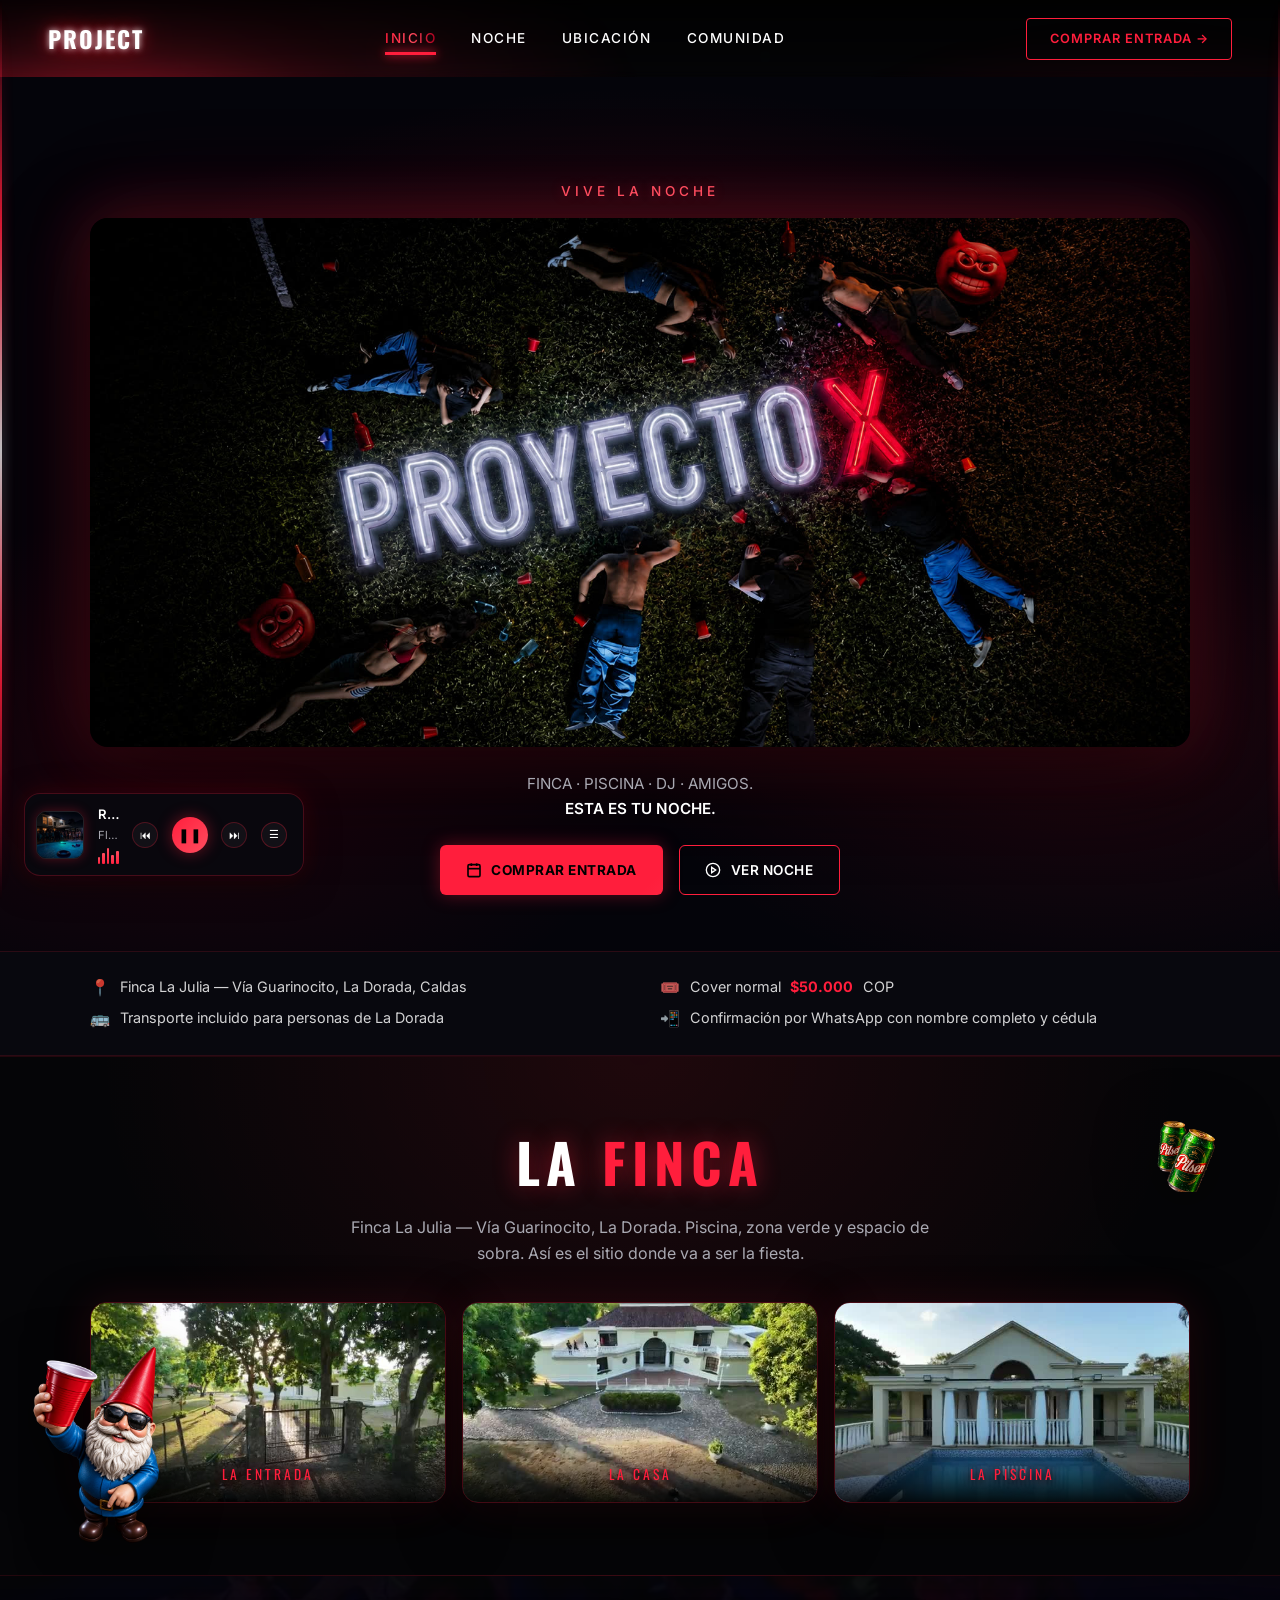
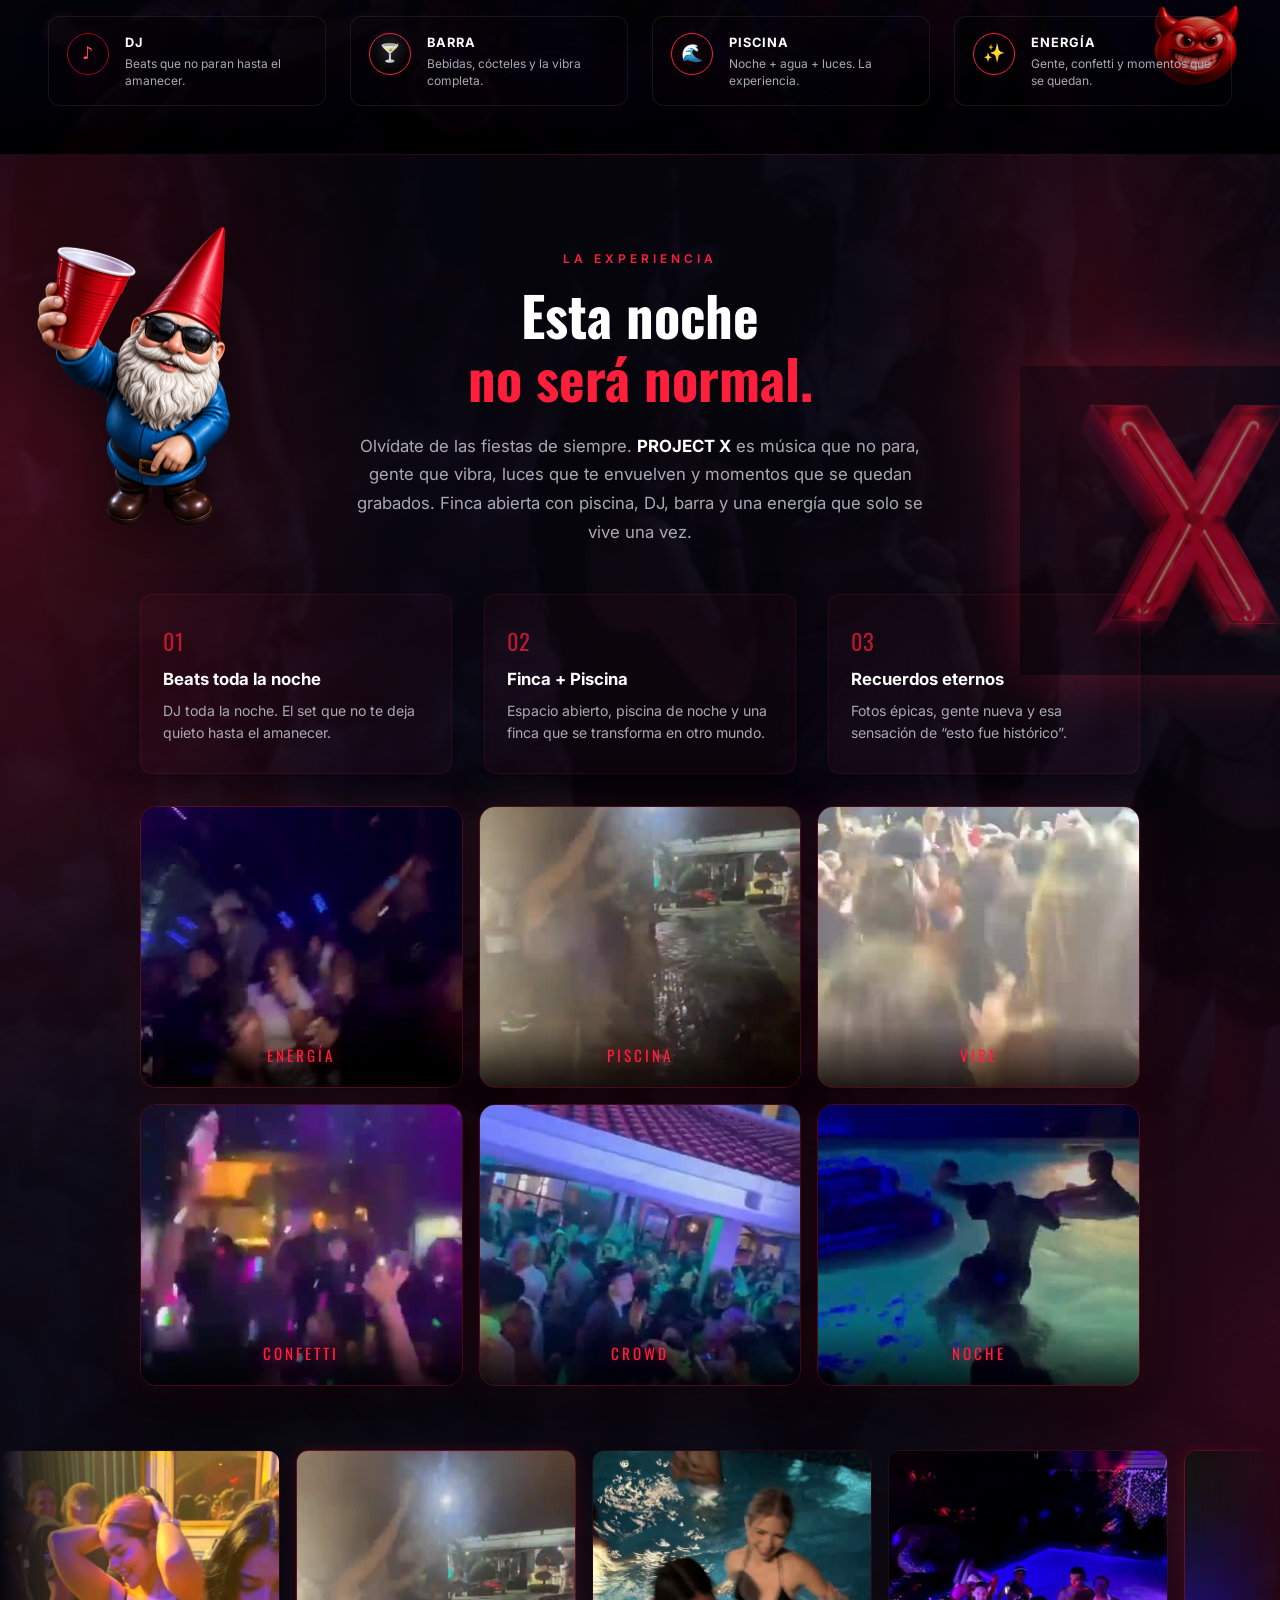
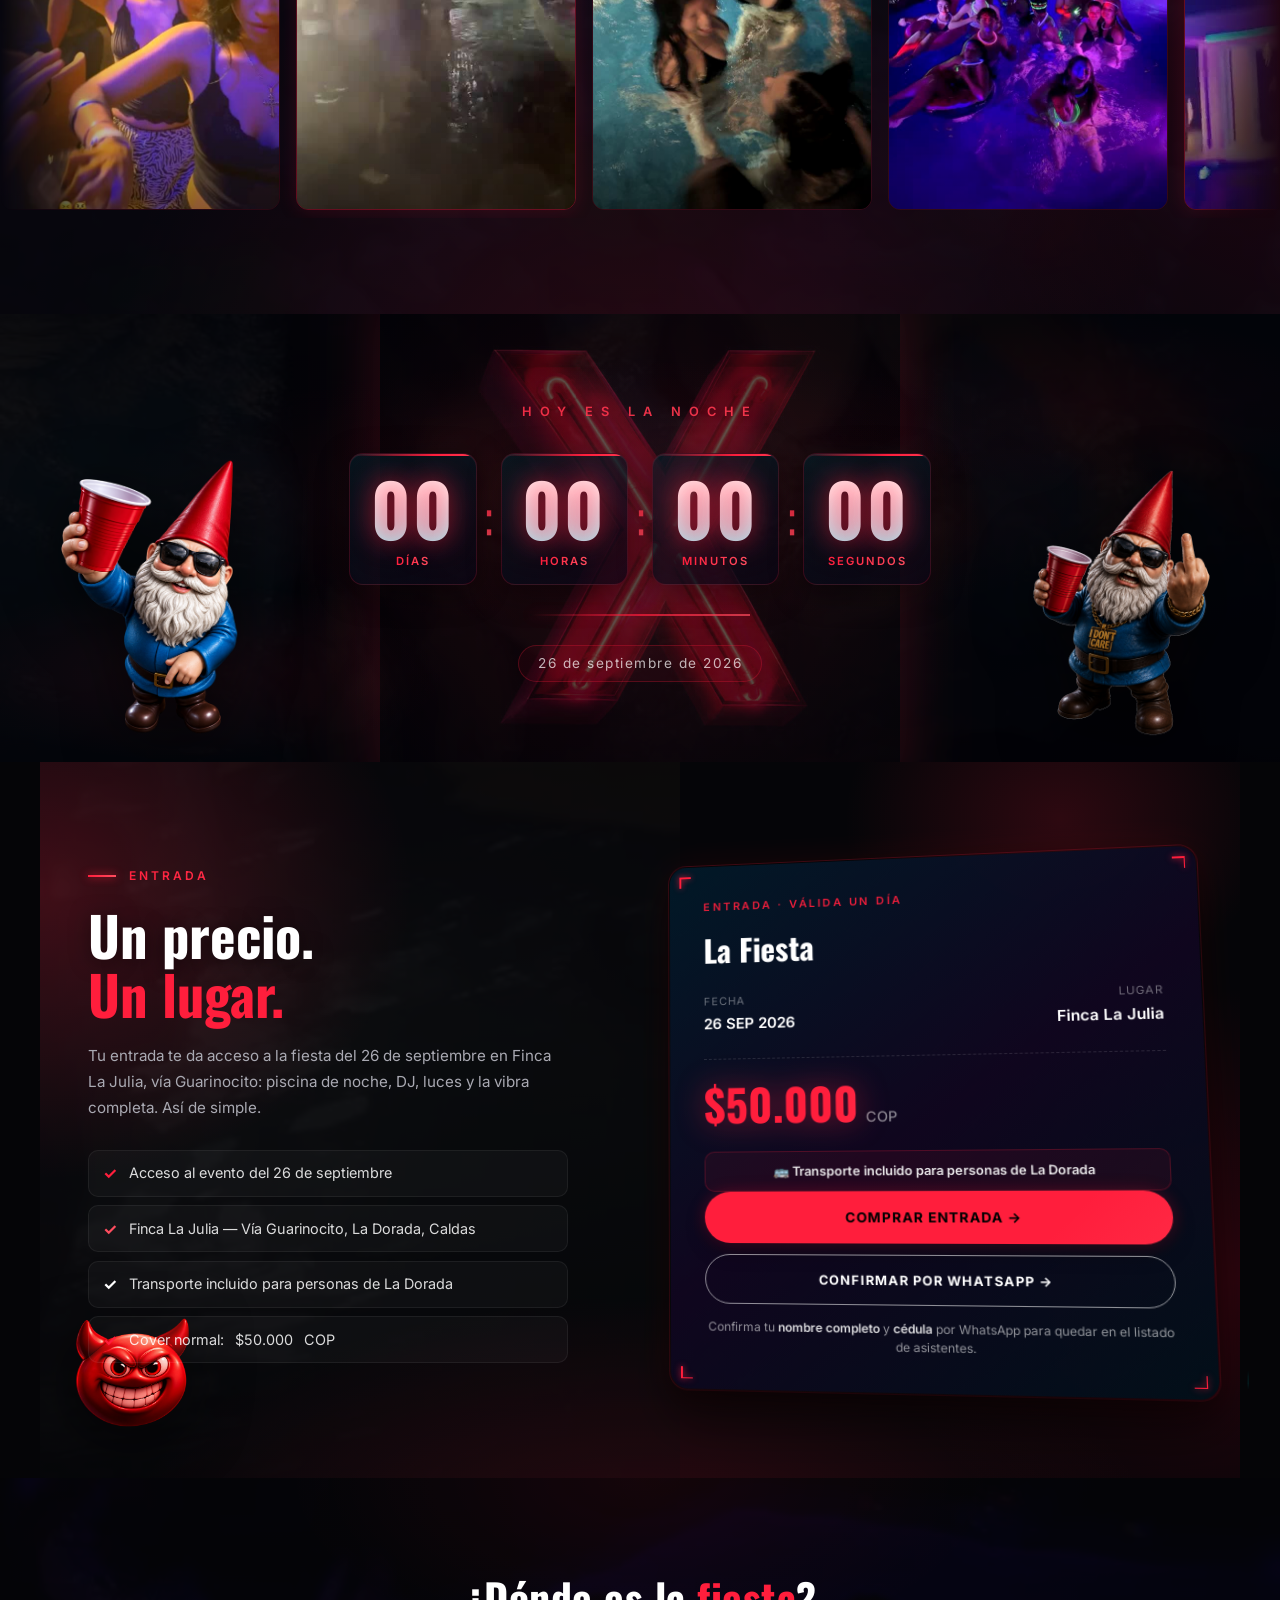
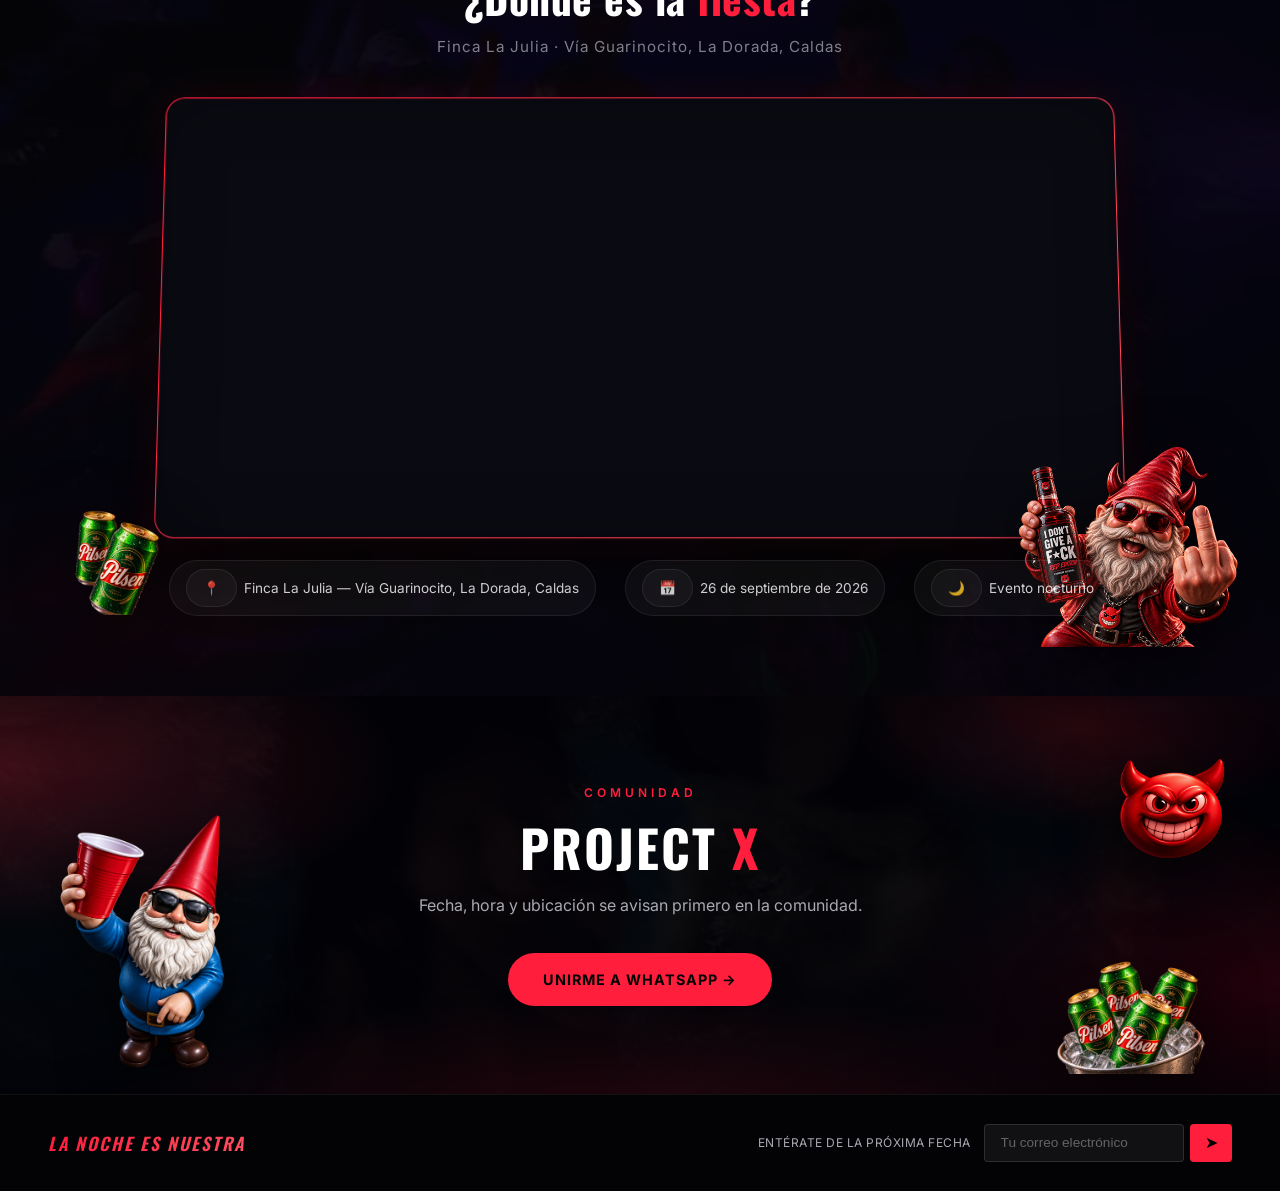
==== commit f4eb18e4: "Add the venue videos near the top and float every decoration Three clips of Finca La Julia go in a n" ====
--- a/index.html
+++ b/index.html
@@ -96,6 +96,38 @@
     </ul>
   </section>
 
+  <!-- LA FINCA -->
+  <section class="finca-section" id="finca">
+    <img src="assets/img/enano.png" alt="" aria-hidden="true" loading="lazy" class="deco deco-png deco-flota deco-finca-enano">
+    <img src="assets/img/cerveza.png" alt="" aria-hidden="true" loading="lazy" class="deco deco-png deco-flota deco-finca-cerveza">
+    <h2 class="finca-title">LA <span>FINCA</span></h2>
+    <p class="finca-lead">Finca La Julia — Vía Guarinocito, La Dorada. Piscina, zona verde
+       y espacio de sobra. Así es el sitio donde va a ser la fiesta.</p>
+    <div class="finca-videos">
+      <div class="finca-video-wrap">
+        <video class="finca-video" muted loop playsinline preload="none"
+               poster="assets/poster/poster-finca-1.jpg" data-autoplay>
+          <source src="assets/video/finca-1.mp4" type="video/mp4">
+        </video>
+        <div class="finca-video-overlay"><span>La entrada</span></div>
+      </div>
+      <div class="finca-video-wrap">
+        <video class="finca-video" muted loop playsinline preload="none"
+               poster="assets/poster/poster-finca-2.jpg" data-autoplay>
+          <source src="assets/video/finca-2.mp4" type="video/mp4">
+        </video>
+        <div class="finca-video-overlay"><span>La casa</span></div>
+      </div>
+      <div class="finca-video-wrap">
+        <video class="finca-video" muted loop playsinline preload="none"
+               poster="assets/poster/poster-finca-3.jpg" data-autoplay>
+          <source src="assets/video/finca-3.mp4" type="video/mp4">
+        </video>
+        <div class="finca-video-overlay"><span>La piscina</span></div>
+      </div>
+    </div>
+  </section>
+
   <!-- FEATURES -->
   <section class="features">
     <div class="section-photo-bg" style="background-image:url('assets/img/party6.jpg')"></div>
@@ -134,7 +166,7 @@
   <!-- NOCHE -->
   <section class="noche-section" id="noche">
     <div class="section-photo-bg" style="background-image:url('assets/img/party15.jpg')"></div>
-    <img src="assets/img/x-neon.jpg" alt="" aria-hidden="true" loading="lazy" class="deco deco-x deco-noche-x">
+    <img src="assets/img/x-neon.jpg" alt="" aria-hidden="true" loading="lazy" class="deco deco-x deco-flota deco-noche-x">
     <img src="assets/img/enano.png" alt="" aria-hidden="true" loading="lazy" class="deco deco-png deco-flota deco-noche-enano">
     <div class="noche-content anim anim-up">
       <p class="noche-eyebrow">LA EXPERIENCIA</p>
--- a/css/styles.css
+++ b/css/styles.css
@@ -2804,7 +2804,18 @@
   to   { transform: translateY(-20px) rotate(var(--giro, 0deg)) scaleX(var(--voltea, 1)); }
 }
 .deco-flota { animation: decoFlota 6s ease-in-out infinite alternate; }
-@media (prefers-reduced-motion: reduce) { .deco-flota { animation: none; } }
+
+/* La X del contador va centrada con translate(-50%,-50%): si usara el
+   keyframe de arriba perderia el centrado, asi que lleva el suyo. */
+@keyframes decoFlotaCentro {
+  from { transform: translate(-50%, -50%); }
+  to   { transform: translate(-50%, calc(-50% - 18px)); }
+}
+.deco-countdown-x { animation: decoFlotaCentro 7s ease-in-out infinite alternate; }
+
+@media (prefers-reduced-motion: reduce) {
+  .deco-flota, .deco-countdown-x { animation: none; }
+}
 
 /* ---- Colocacion por seccion ---- */
 /* Features: diablito asomando arriba a la derecha */
@@ -2953,3 +2964,137 @@
   .deco-count-agresivo { width: 88px; bottom: 3%; right: 4%; }
   .deco-mapa-demonio   { width: 96px; bottom: 4%; right: 4%; }
 }
+
+/* ---- Contador en movil: rejilla fija de 4, nunca se parte ---- */
+/* Con flex, "SEGUNDOS" no cabia y saltaba a una segunda linea, dejando
+   los dos puntos sueltos. En rejilla las 4 casillas caben siempre. */
+@media (max-width: 560px) {
+  .countdown {
+    display: grid;
+    grid-template-columns: repeat(4, 1fr);
+    gap: 0.4rem;
+    align-items: stretch;
+    max-width: 100%;
+  }
+  .countdown-separator { display: none; }
+  .countdown-item {
+    min-width: 0;
+    padding: 0.55rem 0.15rem;
+  }
+  .countdown-value { font-size: 1.85rem; letter-spacing: 0; }
+  .countdown-unit  { font-size: 0.52rem; letter-spacing: 0.5px; margin-top: 0.35rem; }
+  .countdown-label { font-size: 0.66rem; letter-spacing: 3px; }
+}
+
+/* ---- Adornos en movil: se colocan en las franjas vacias ---- */
+/* En movil el contenido ocupa el ancho completo, asi que no valen las
+   posiciones de escritorio: se montaban sobre titulares y botones. En vez
+   de esconderlos, aqui se recolocan pequenos en las franjas verticales sin
+   contenido (los margenes de padding de cada seccion) y se comprueba que
+   no tapen texto. Ver docs/ARQUITECTURA.md. */
+@media (max-width: 560px) {
+  .deco-noche-enano    { top: auto; bottom: 8px; left: 8px;  width: 72px; }
+  .deco-count-enano    { top: auto; bottom: 4px; left: 8px;  width: 46px; }
+  .deco-count-agresivo { top: auto; bottom: 4px; right: 2px; width: 46px; }
+  /* El diablillo no cabe en COMUNIDAD sin taparle el titulo */
+  .deco-comunidad      { display: none; }
+  .deco-comu-enano     { top: auto; bottom: 8px; left: 6px; width: 54px; }
+  .deco-comu-cervezas  { display: block; bottom: 8px; right: 8px; width: 66px; }
+  .deco-mapa-cerveza   { display: block; bottom: 10px; left: 8px; width: 68px; }
+  .deco-mapa-demonio   { width: 84px; bottom: 10px; right: 8px; }
+  .deco-entrada        { display: block; bottom: 8px; left: 8px; width: 70px; }
+  .deco-features       { width: 48px; }
+
+  /* La X de fondo se suaviza para no restar contraste a los numeros */
+  .deco-countdown-x { opacity: 0.14; }
+}
+
+/* El reproductor flota fijo abajo a la izquierda y se comia el final del
+   pie en movil. Se reserva espacio para que nada quede debajo. */
+@media (max-width: 768px) {
+  footer { padding-bottom: 6.5rem; }
+}
+
+
+/* ==========================================================================
+   LA FINCA — vídeos del sitio, casi al principio de la página
+   ========================================================================== */
+.finca-section {
+  position: relative;
+  overflow: hidden;
+  padding: 4rem 1.5rem 4.5rem;
+  background:
+    radial-gradient(ellipse at 50% 0%, rgba(255,30,60,0.10), transparent 60%),
+    var(--bg-dark);
+  border-top: 1px solid rgba(255,30,60,0.12);
+  border-bottom: 1px solid rgba(255,30,60,0.12);
+  text-align: center;
+}
+.finca-title {
+  font-family: 'Oswald', sans-serif;
+  font-size: clamp(2rem, 7vw, 3.4rem);
+  letter-spacing: 6px;
+  color: var(--blanco-neon);
+  margin: 0 0 0.8rem;
+  text-shadow: 0 0 24px rgba(255,30,60,0.45);
+}
+.finca-title span { color: var(--cyan); }
+.finca-lead {
+  max-width: 620px;
+  margin: 0 auto;
+  color: var(--text-muted);
+  line-height: 1.6;
+}
+.finca-videos {
+  display: grid;
+  grid-template-columns: repeat(3, 1fr);
+  gap: 1rem;
+  max-width: 1100px;
+  margin: 2.2rem auto 0;
+}
+.finca-video-wrap {
+  position: relative;
+  border-radius: 16px;
+  overflow: hidden;
+  border: 1px solid rgba(255,30,60,0.25);
+  box-shadow: 0 25px 60px rgba(0,0,0,0.5), 0 0 40px rgba(255,30,60,0.12);
+}
+.finca-video {
+  width: 100%;
+  display: block;
+  aspect-ratio: 16/9;
+  object-fit: cover;
+  background: #000;
+}
+.finca-video-overlay {
+  position: absolute;
+  bottom: 0; left: 0; right: 0;
+  padding: 1rem;
+  background: linear-gradient(transparent, rgba(0,0,0,0.9));
+  pointer-events: none;
+}
+.finca-video-overlay span {
+  font-family: 'Oswald', sans-serif;
+  font-size: 0.85rem;
+  letter-spacing: 3px;
+  color: var(--cyan);
+  text-transform: uppercase;
+  text-shadow: 0 2px 6px #000, 0 0 15px rgba(255,30,60,0.6);
+}
+
+/* Adornos de la seccion: en los margenes, nunca sobre el texto */
+.deco-finca-enano   { bottom: 6%; left: 2%;  width: 150px; --giro: -6deg; animation-delay: -1.5s; }
+.deco-finca-cerveza { top: 12%;   right: 3%; width: 110px; --giro: 9deg;  animation-delay: -4s; }
+
+@media (max-width: 900px) {
+  .finca-videos { grid-template-columns: repeat(2, 1fr); }
+  .deco-finca-enano { width: 110px; }
+  .deco-finca-cerveza { width: 80px; }
+}
+@media (max-width: 560px) {
+  .finca-section { padding: 3rem 1rem 3.5rem; }
+  .finca-videos { grid-template-columns: 1fr; }
+  /* Como el resto en movil: pequenos y pegados al borde, fuera del texto */
+  .deco-finca-enano   { bottom: 8px; left: 6px;  width: 66px; }
+  .deco-finca-cerveza { top: 26px;   right: 6px; width: 52px; }
+}
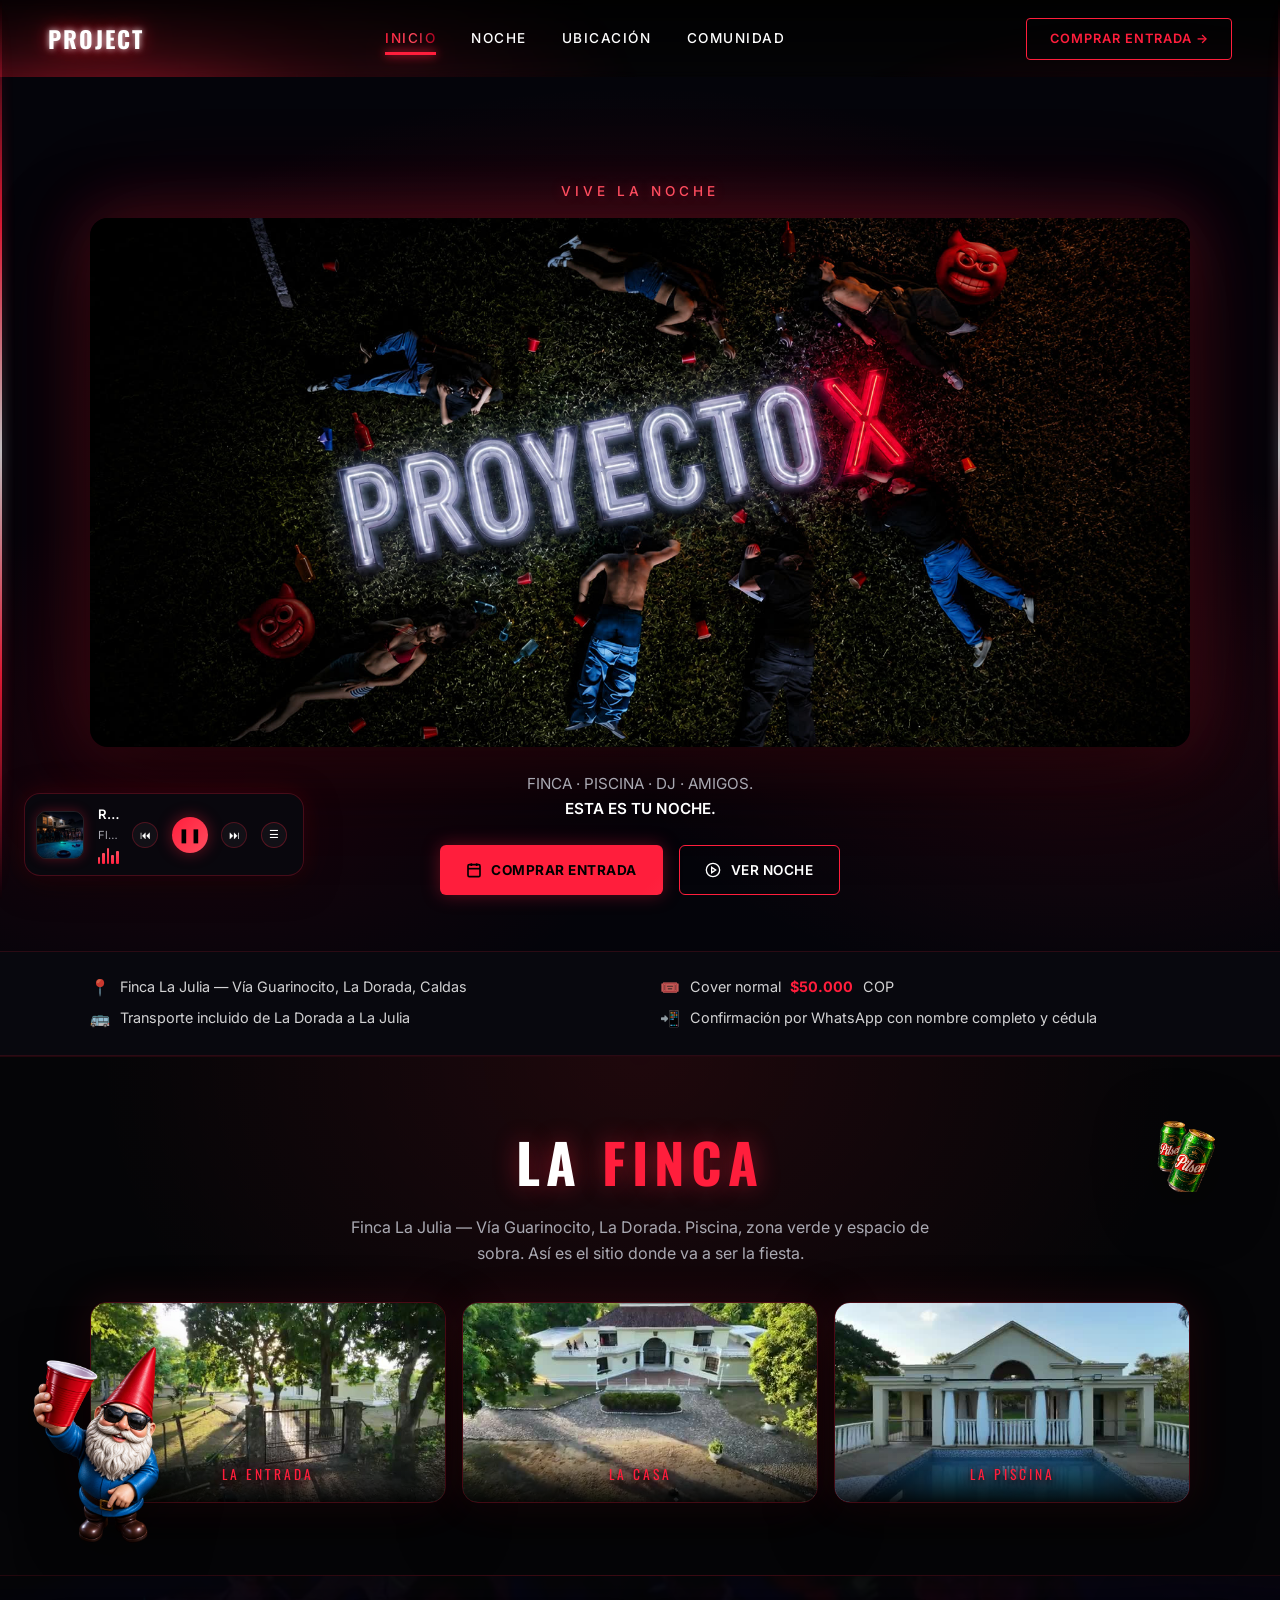
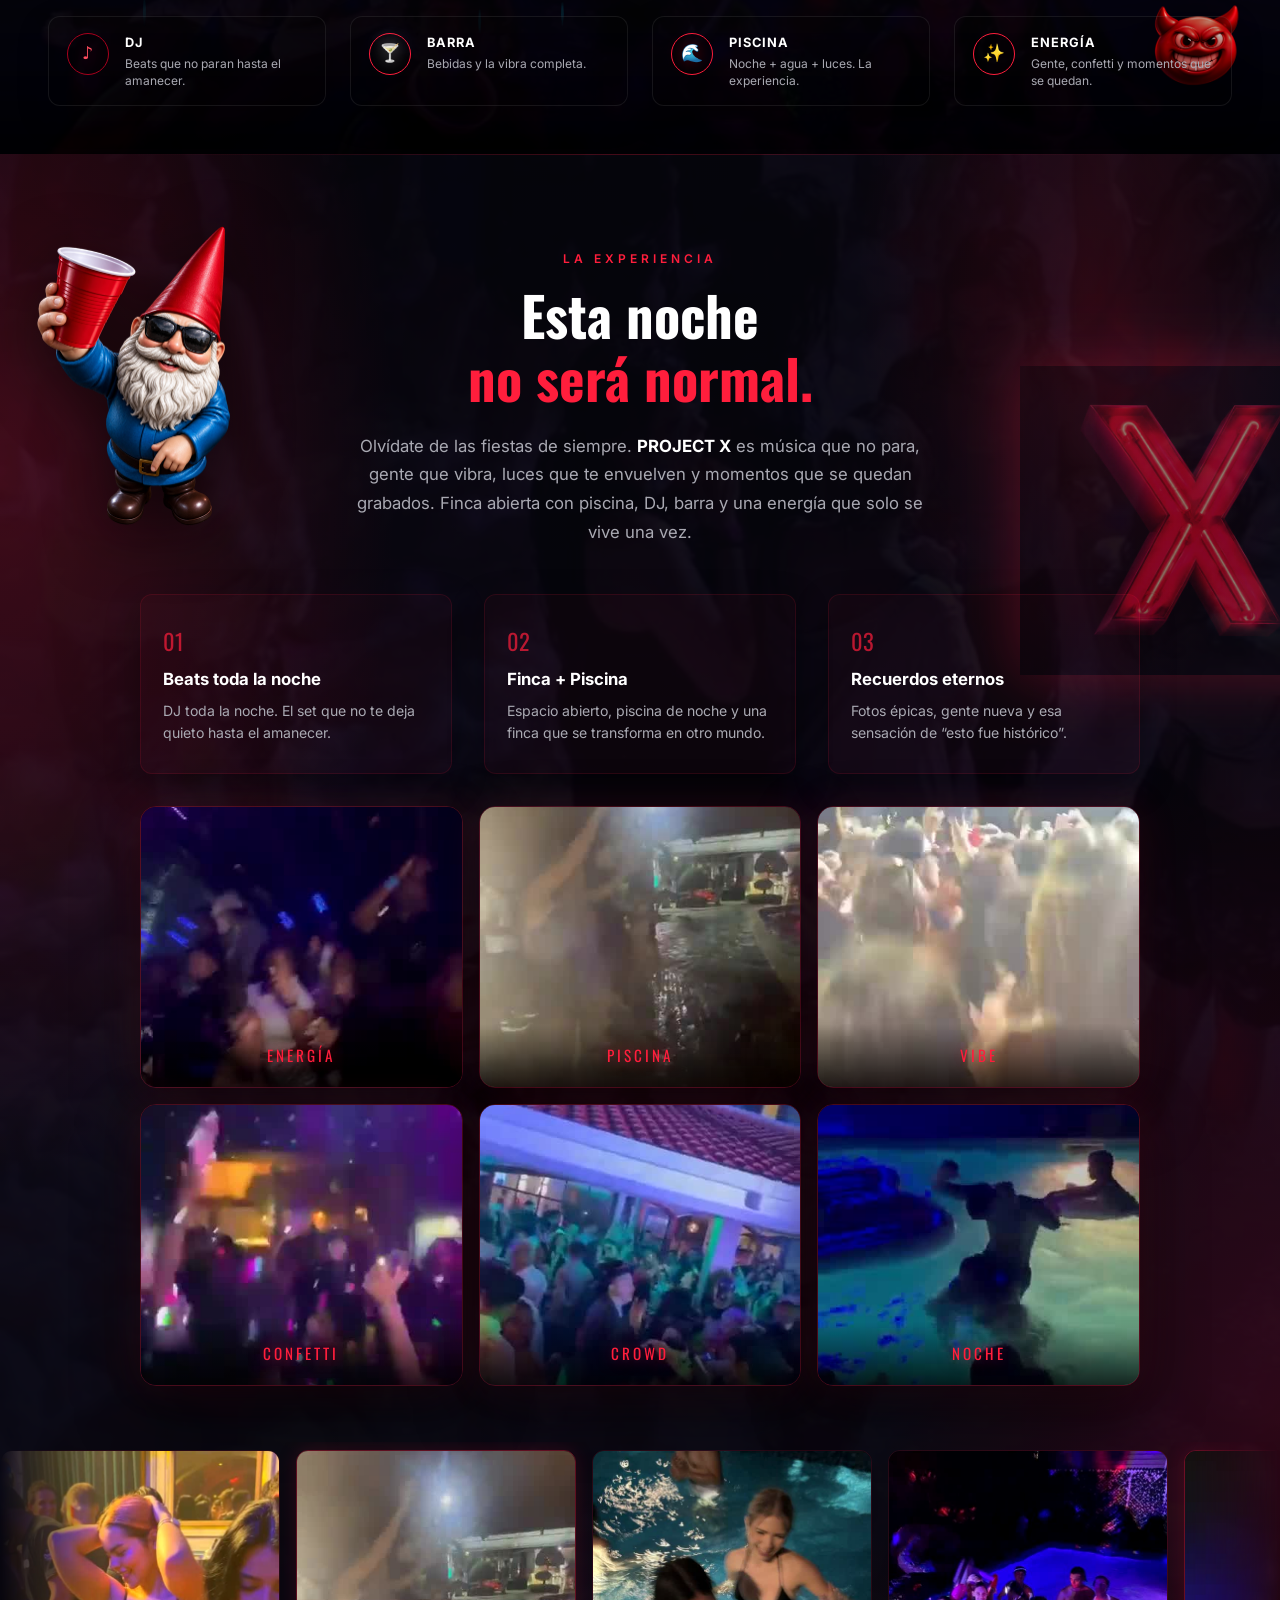
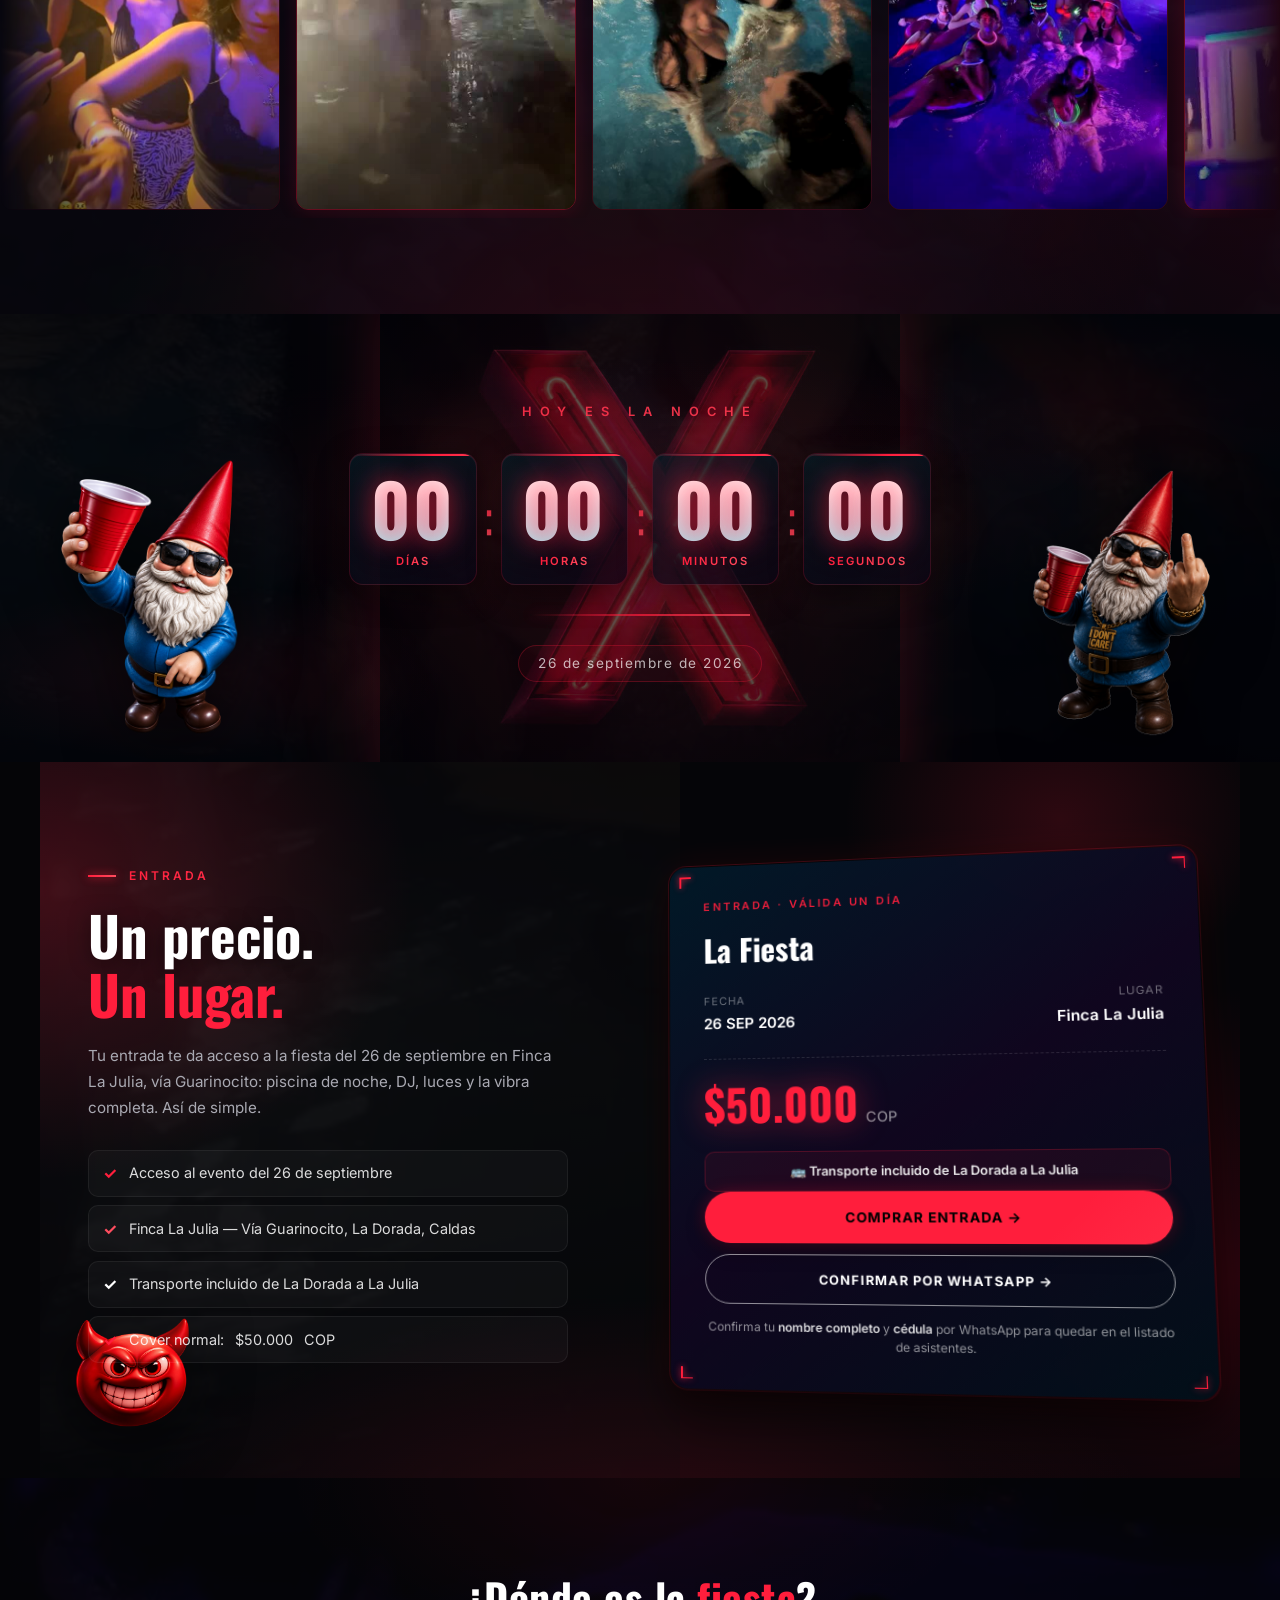
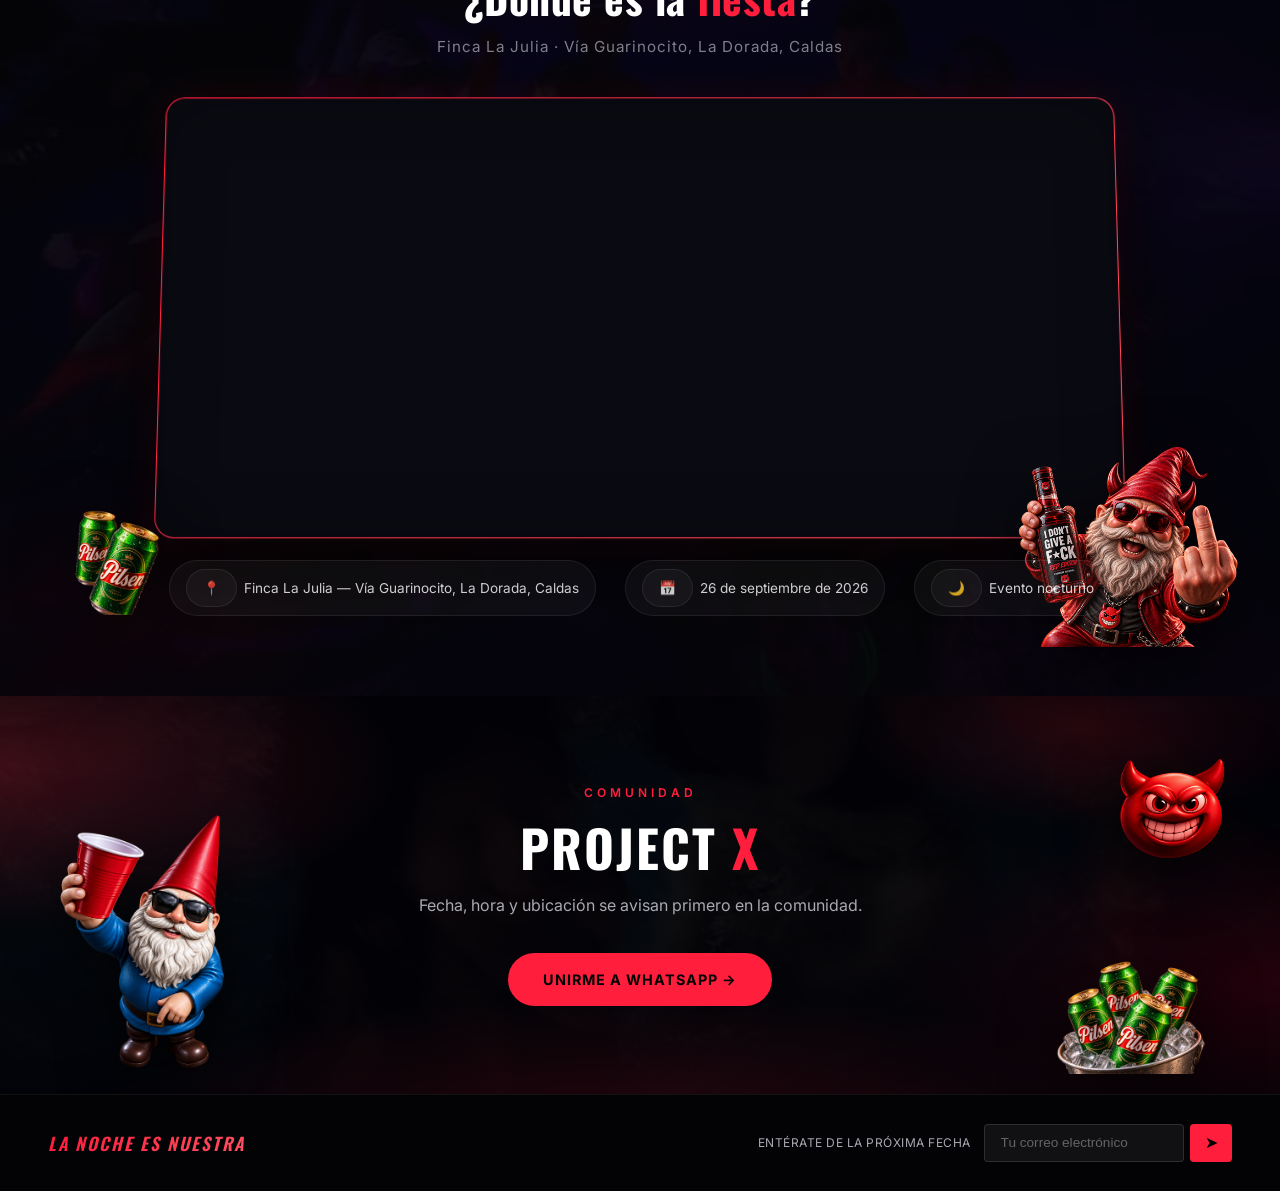
==== commit 5eacd0e0: "Drop the cocktails and name the transport route The bar line no longer promises cocktails, and the t" ====
--- a/index.html
+++ b/index.html
@@ -91,7 +91,7 @@
       <li data-fase="preventa"><span class="info-ico">🎟️</span> Preventa <strong data-precio>$40.000</strong> COP hasta el 20 de septiembre</li>
       <li data-fase="preventa"><span class="info-ico">🎟️</span> Cover normal $50.000 COP desde el 21 de septiembre</li>
       <li data-fase="normal"><span class="info-ico">🎟️</span> Cover normal <strong data-precio>$50.000</strong> COP</li>
-      <li><span class="info-ico">🚌</span> Transporte incluido para personas de La Dorada</li>
+      <li><span class="info-ico">🚌</span> Transporte incluido de La Dorada a La Julia</li>
       <li><span class="info-ico">📲</span> Confirmación por WhatsApp con nombre completo y cédula</li>
     </ul>
   </section>
@@ -143,7 +143,7 @@
       <div class="feature-icon">🍸</div>
       <div>
         <h3>BARRA</h3>
-        <p>Bebidas, cócteles y la vibra completa.</p>
+        <p>Bebidas y la vibra completa.</p>
       </div>
     </div>
     <div class="feature">
@@ -326,7 +326,7 @@
       <ul class="ticket-checks">
         <li>Acceso al evento del 26 de septiembre</li>
         <li>Finca La Julia — Vía Guarinocito, La Dorada, Caldas</li>
-        <li>Transporte incluido para personas de La Dorada</li>
+        <li>Transporte incluido de La Dorada a La Julia</li>
         <li data-fase="preventa">Preventa: <span data-precio>$40.000</span> COP hasta el 20 de septiembre</li>
         <li data-fase="normal">Cover normal: <span data-precio>$50.000</span> COP</li>
       </ul>
@@ -356,7 +356,7 @@
         <span class="currency">COP</span>
       </div>
       <p class="ticket-nota" data-fase="preventa">Después del 20 de septiembre el cover sube a $50.000 COP</p>
-      <p class="ticket-transporte">🚌 Transporte incluido para personas de La Dorada</p>
+      <p class="ticket-transporte">🚌 Transporte incluido de La Dorada a La Julia</p>
       <a href="https://wa.me/573145140075?text=Hola%2C%20quiero%20comprar%20mi%20entrada%20para%20PROJECT%20X%20(26%20de%20septiembre)." class="btn-ticket" target="_blank" rel="noopener">COMPRAR ENTRADA →</a>
       <a href="https://wa.me/573145140075?text=Hola%2C%20confirmo%20mi%20asistencia%20a%20PROJECT%20X%20(26%20de%20septiembre).%0A%0ANombre%20completo%3A%20%0AC%C3%A9dula%3A%20%0AConfirmo%20asistencia%3A%20S%C3%AD" class="btn-confirmar" target="_blank" rel="noopener">CONFIRMAR POR WHATSAPP →</a>
       <p class="ticket-nota">Confirma tu <strong>nombre completo</strong> y <strong>cédula</strong> por WhatsApp para quedar en el listado de asistentes.</p>
